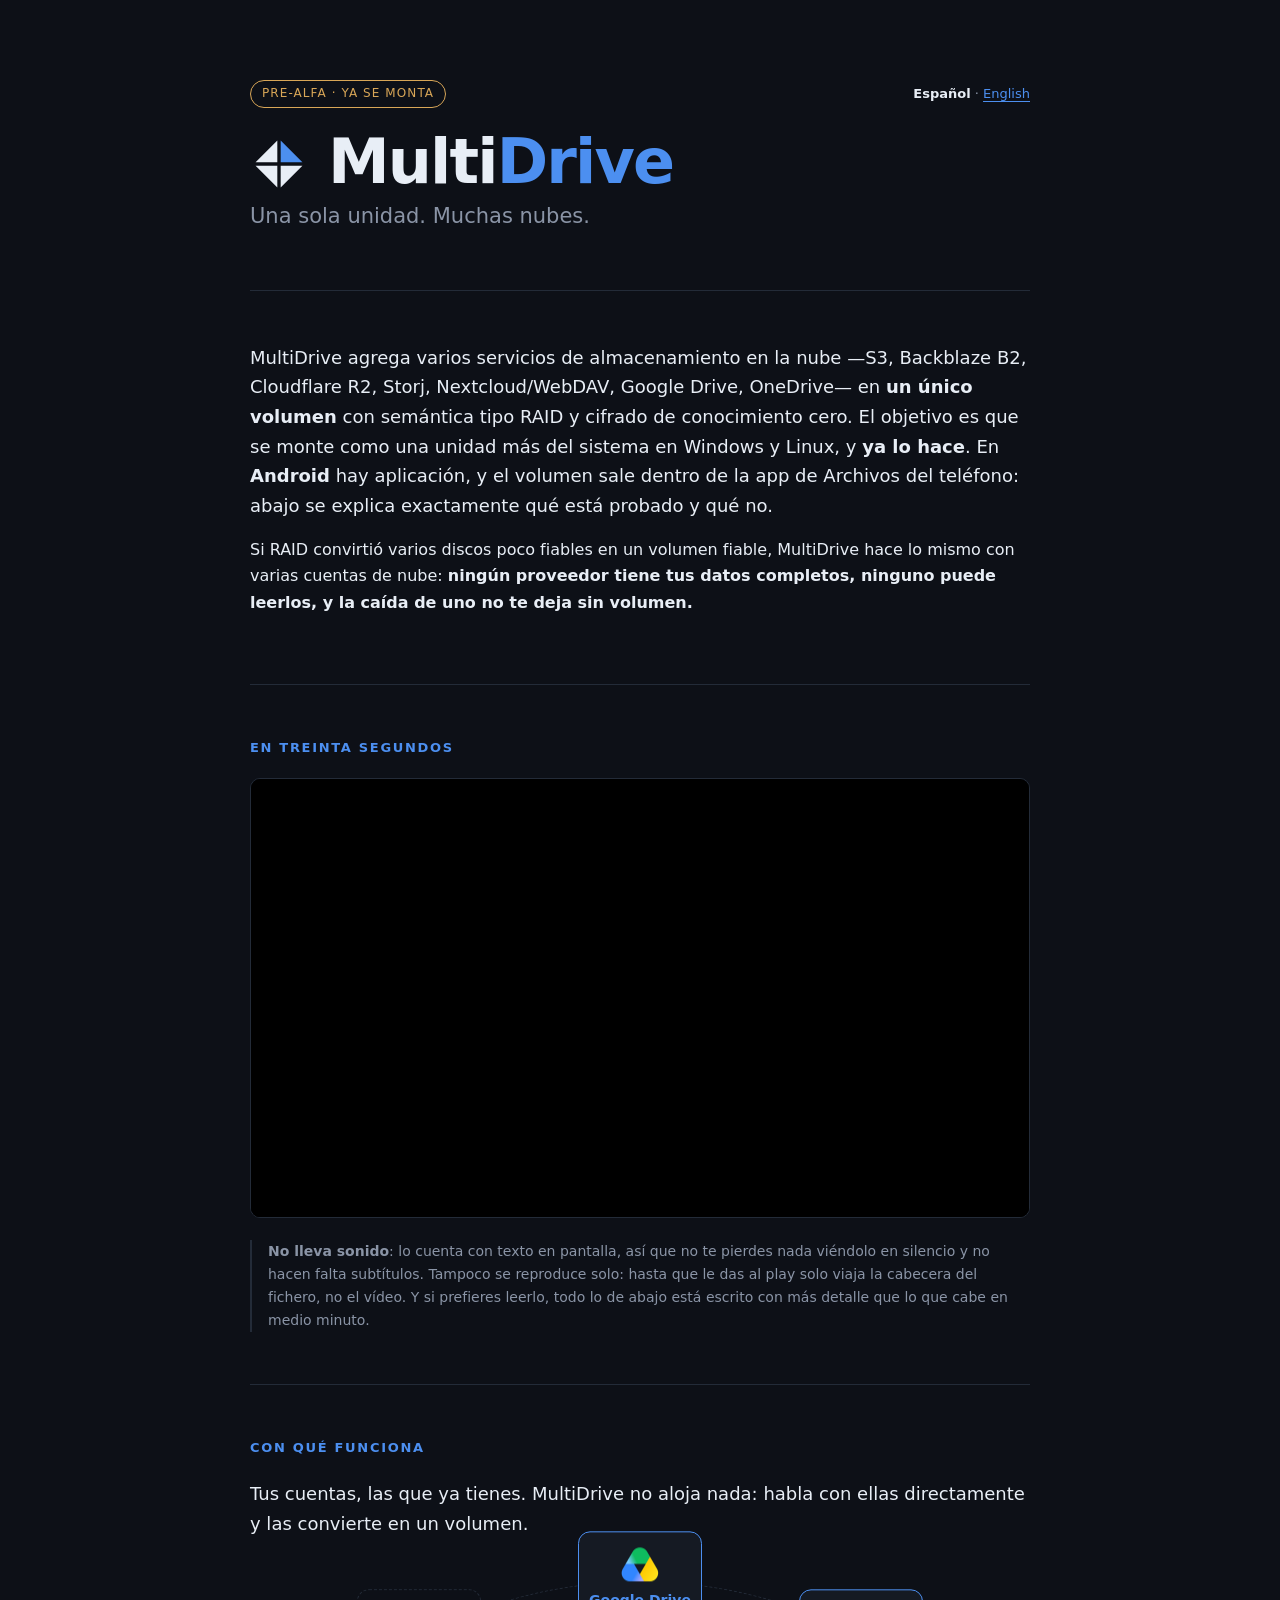
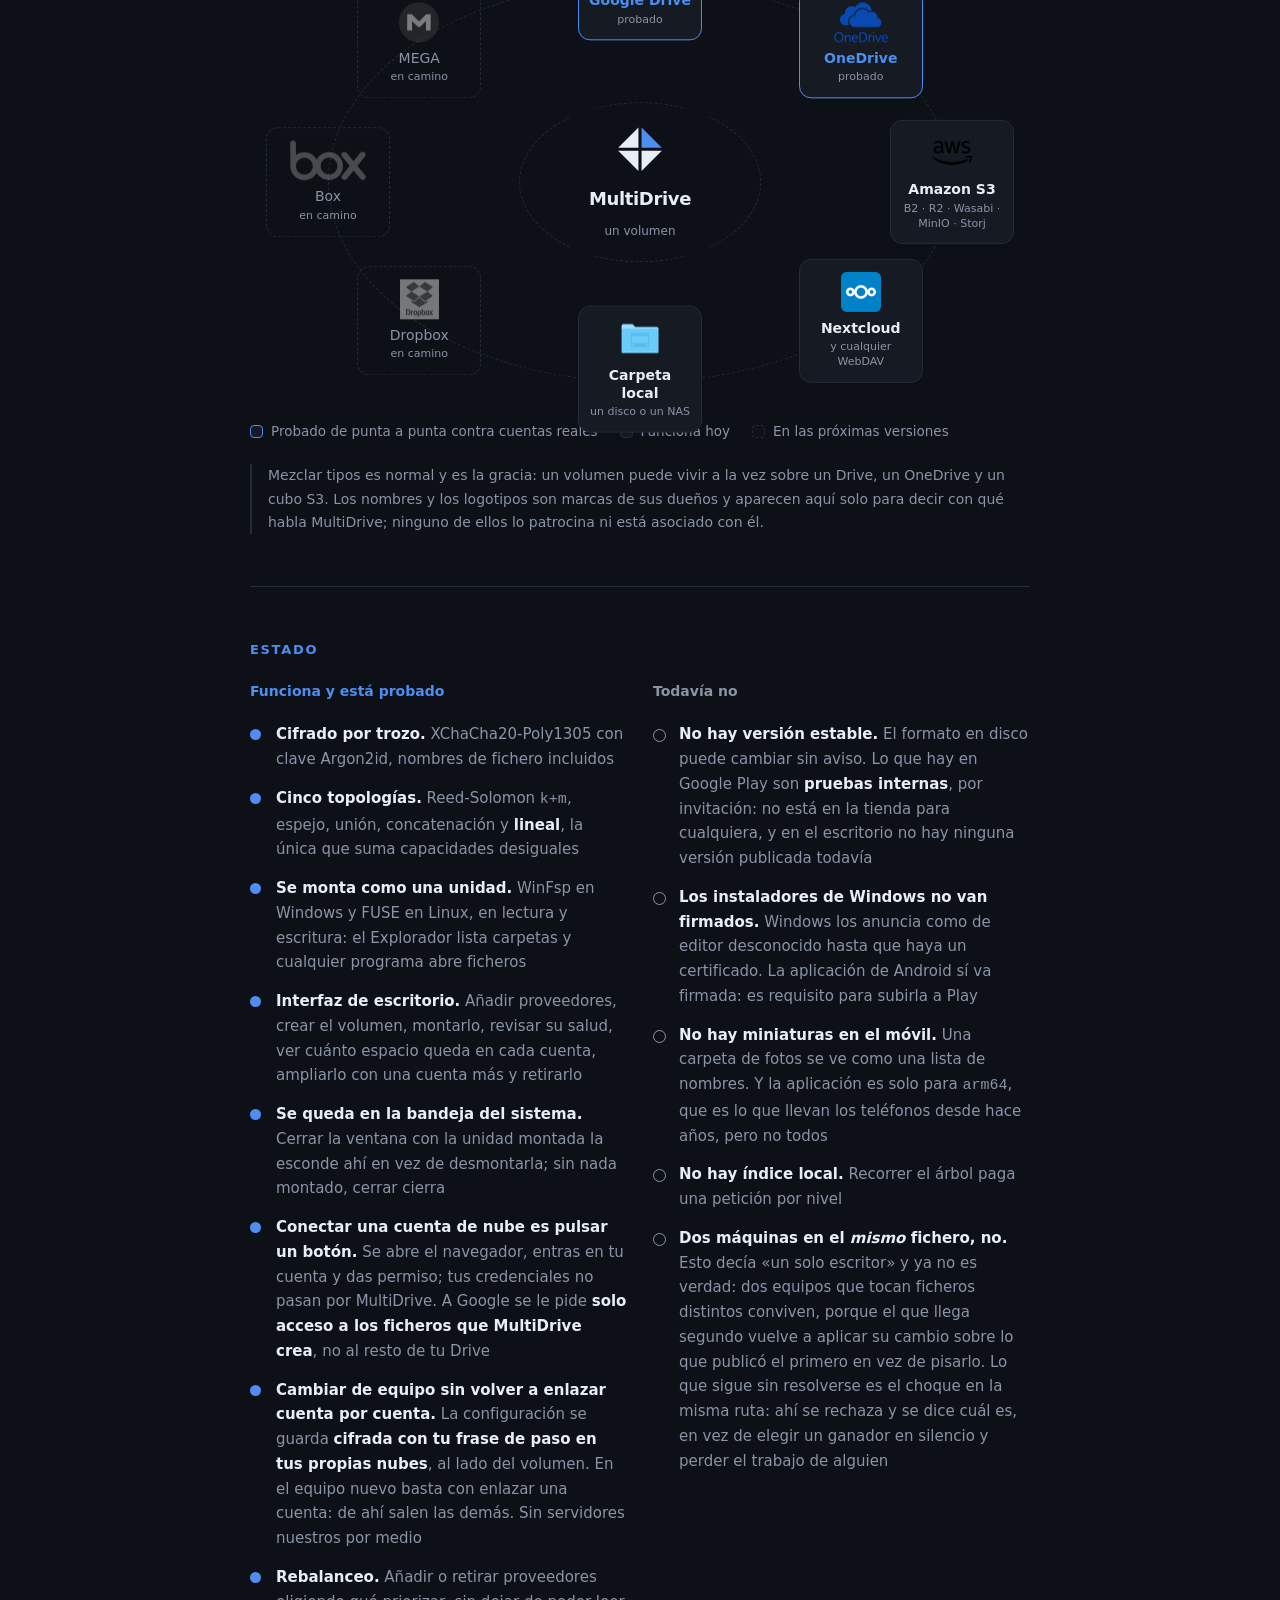
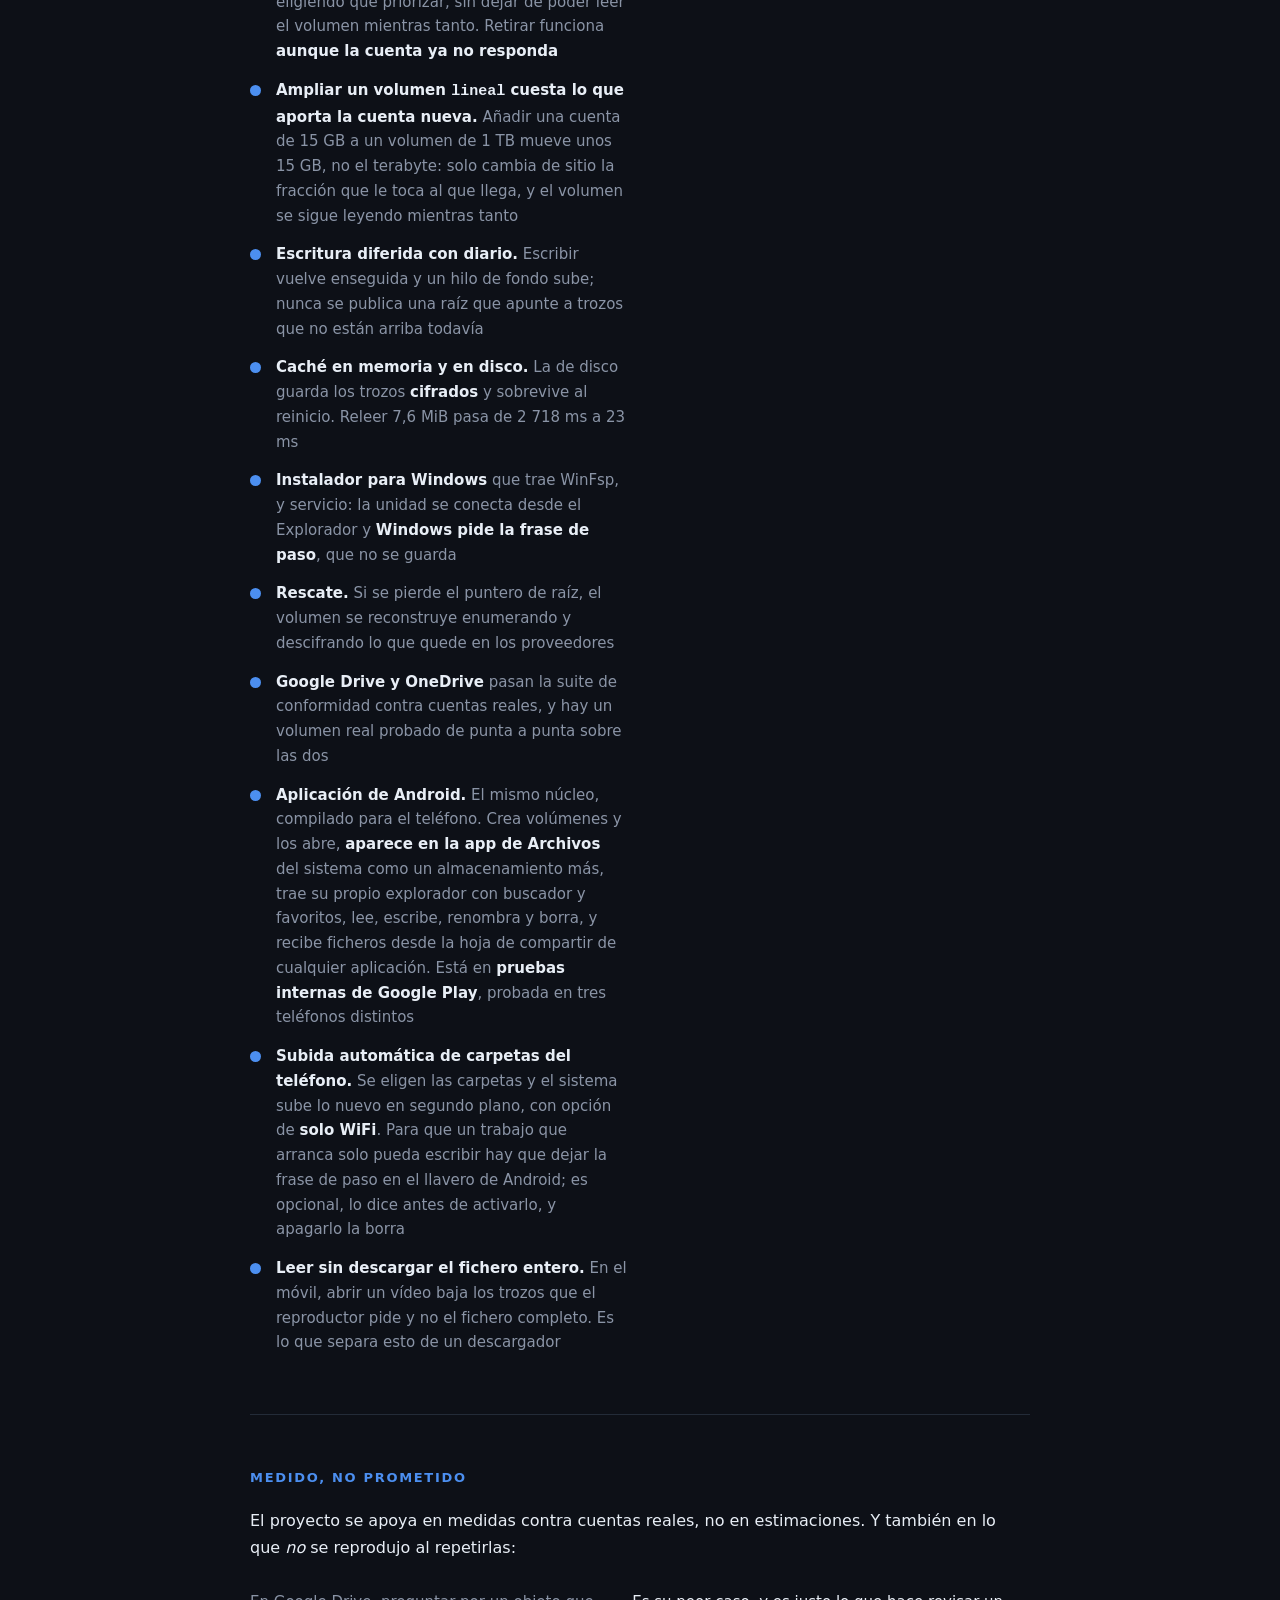
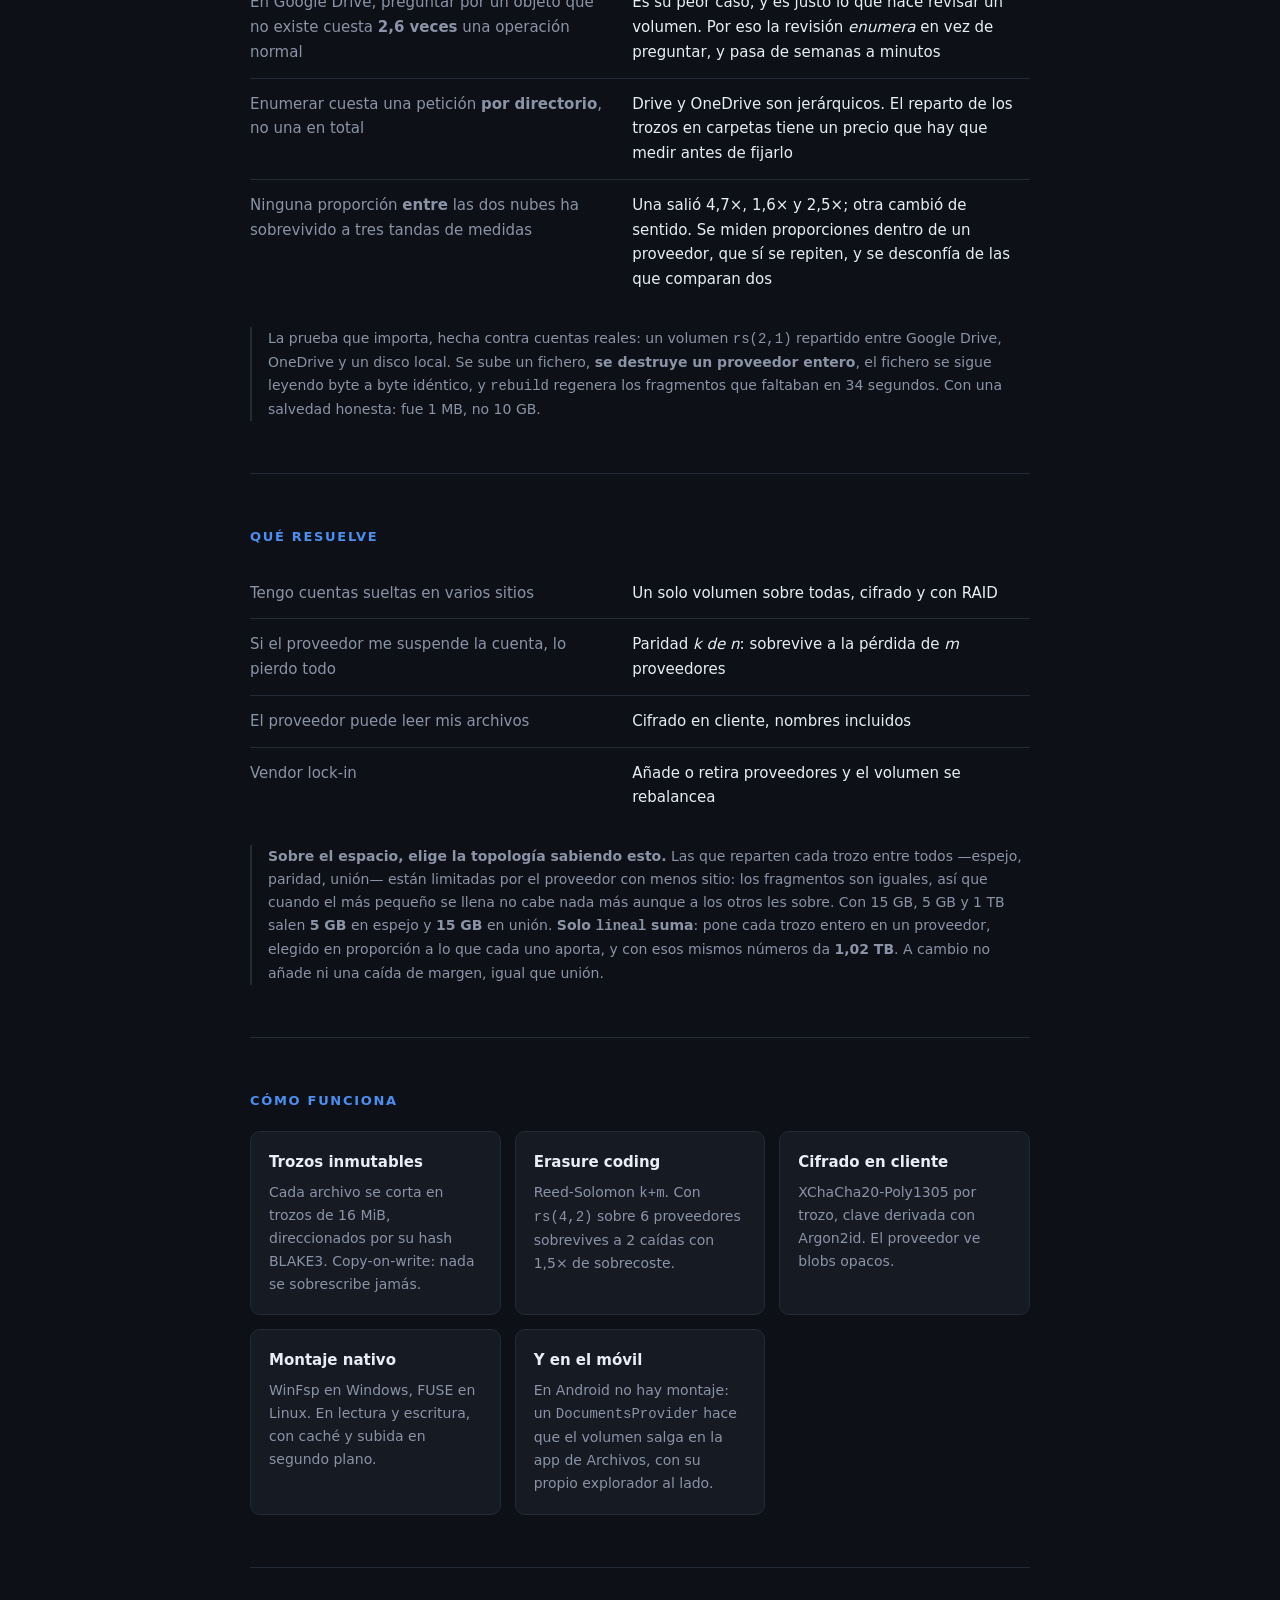
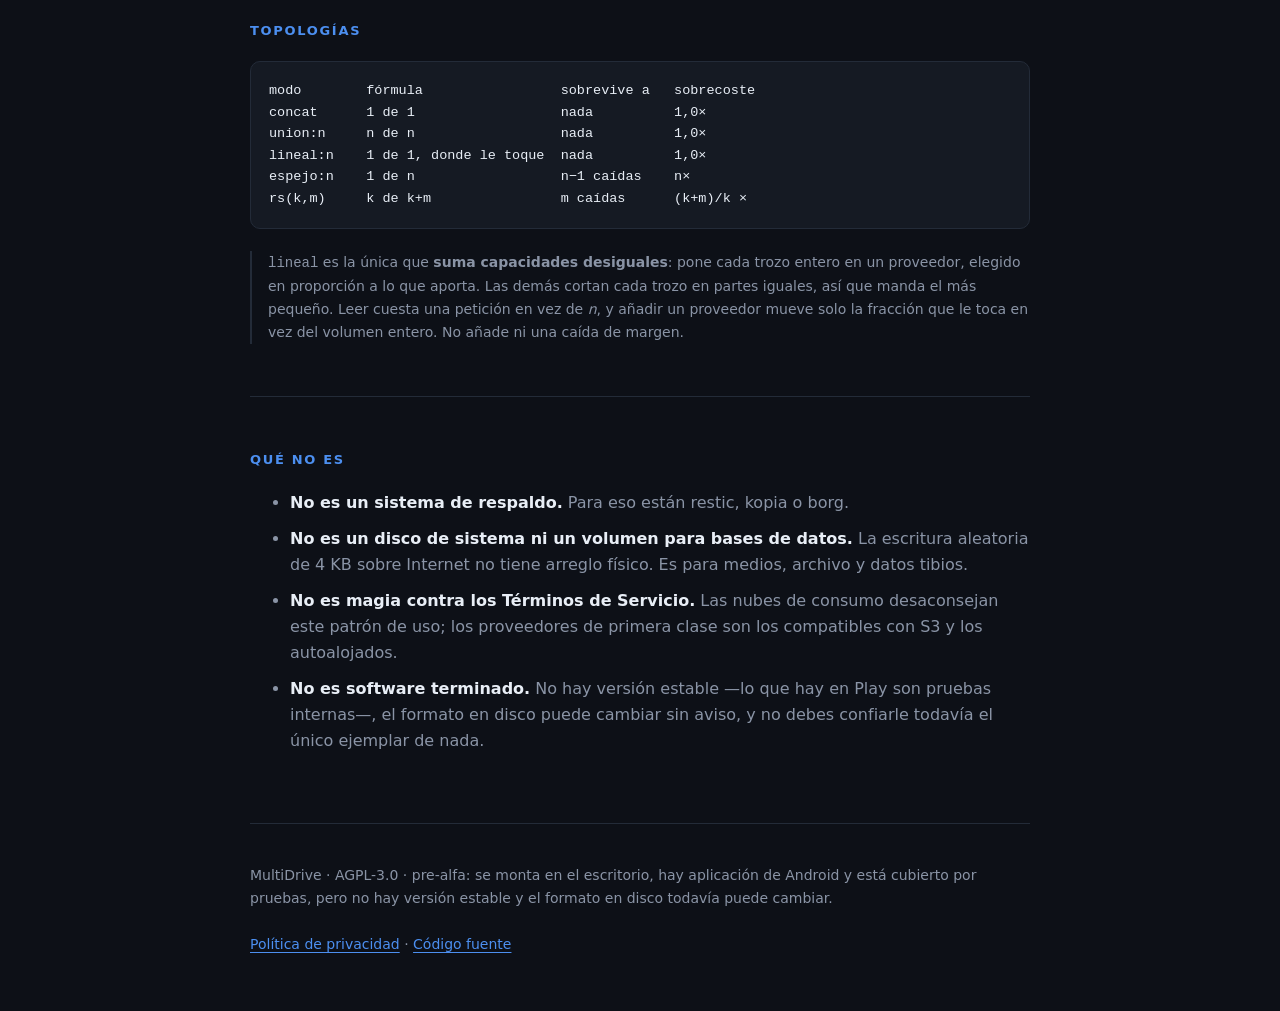
==== site/index.html @ 59a883db "El README no puede reproducir el video: cartel enlazado en su lugar Mi comprobacion anterior era cor" ====
<!doctype html>
<html lang="es">
<head>
<meta charset="utf-8">
<meta name="viewport" content="width=device-width, initial-scale=1, viewport-fit=cover">
<title>MultiDrive — una sola unidad, muchas nubes</title>
<meta name="description" content="MultiDrive agrega varios servicios de almacenamiento en la nube en un unico volumen con semantica RAID y cifrado de conocimiento cero. Se monta como unidad en Windows y Linux, y en Android aparece en la app de Archivos. Pre-alfa: el nucleo funciona y esta verificado contra cuentas reales.">
<link rel="canonical" href="https://multidrive.net/">
<link rel="alternate" hreflang="es" href="https://multidrive.net/">
<link rel="alternate" hreflang="en" href="https://multidrive.net/en/">
<link rel="alternate" hreflang="x-default" href="https://multidrive.net/">
<link rel="icon" href="/favicon.svg" type="image/svg+xml">
<link rel="icon" href="/favicon.ico" sizes="16x16 32x32 48x48">
<link rel="apple-touch-icon" href="/apple-touch-icon.png">
<meta name="theme-color" content="#0d1017">
<style>
:root{
  --bg:#0d1017; --panel:#151a23; --line:#232b38;
  --fg:#e8eef6; --muted:#8a94a6; --accent:#4c8ff0; --accent-suave:#7ab0f7; --warn:#d8a657;
  color-scheme:dark;
}
*{box-sizing:border-box}
body{margin:0;background:var(--bg);color:var(--fg);
  font:16px/1.65 ui-sans-serif,system-ui,-apple-system,"Segoe UI",Roboto,sans-serif;
  -webkit-font-smoothing:antialiased}
.wrap{max-width:820px;margin:0 auto;padding:0 20px}
header{padding:80px 0 56px;border-bottom:1px solid var(--line)}
.badge{display:inline-block;font-size:12px;letter-spacing:.09em;text-transform:uppercase;
  color:var(--warn);border:1px solid var(--warn);border-radius:99px;padding:3px 11px}
.arriba{display:flex;align-items:center;justify-content:space-between;gap:14px;
  flex-wrap:wrap;margin-bottom:22px}
.idioma{margin:0;font-size:13px;color:var(--muted);white-space:nowrap}
.idioma b{color:var(--fg);font-weight:600}
h1{margin:0 0 6px;font-size:clamp(38px,8vw,62px);letter-spacing:-.03em;line-height:1.02}
h1 span{color:var(--accent)}
.logotipo{display:flex;align-items:center;gap:clamp(12px,2.4vw,20px)}
.logotipo svg{flex-shrink:0;width:clamp(38px,7vw,58px);height:clamp(38px,7vw,58px)}
a{color:var(--accent);text-underline-offset:3px}
a:hover{color:var(--accent-suave)}
.tag{margin:0;font-size:clamp(17px,3.4vw,21px);color:var(--muted)}
section{padding:52px 0;border-bottom:1px solid var(--line)}
h2{font-size:13px;letter-spacing:.13em;text-transform:uppercase;color:var(--accent);margin:0 0 20px;font-weight:600}
p{margin:0 0 16px}
.lead{font-size:18px}
.tbl{width:100%;border-collapse:collapse;font-size:15px}
.tbl td{padding:13px 0;border-top:1px solid var(--line);vertical-align:top}
.tbl tr:first-child td{border-top:0}
.tbl td:first-child{color:var(--muted);padding-right:26px;width:49%}
.grid{display:grid;grid-template-columns:repeat(auto-fit,minmax(215px,1fr));gap:14px}
.card{background:var(--panel);border:1px solid var(--line);border-radius:10px;padding:18px}
.card h3{margin:0 0 6px;font-size:15px}
.card p{margin:0;font-size:14px;color:var(--muted)}
pre{background:var(--panel);border:1px solid var(--line);border-radius:10px;
  padding:18px;overflow-x:auto;font-size:13.5px;line-height:1.6;margin:0}
code{font-family:ui-monospace,SFMono-Regular,Menlo,Consolas,monospace}
.no li{color:var(--muted);margin-bottom:9px}
.no b{color:var(--fg);font-weight:600}
.est{display:grid;grid-template-columns:repeat(auto-fit,minmax(280px,1fr));gap:26px}
.est h3{font-size:14px;margin:0 0 12px;font-weight:600}
.est ul{list-style:none;margin:0;padding:0;font-size:15px}
.est li{padding:7px 0 7px 26px;position:relative;color:var(--muted)}
.est li b{color:var(--fg);font-weight:600}
.si li::before{content:"";position:absolute;left:0;top:14px;width:11px;height:11px;
  border-radius:50%;background:var(--accent)}
.no2 li::before{content:"";position:absolute;left:0;top:14px;width:11px;height:11px;
  border-radius:50%;border:1px solid var(--muted)}
.si h3{color:var(--accent)}
.no2 h3{color:var(--muted)}
.nota{font-size:14px;color:var(--muted);border-left:2px solid var(--line);padding-left:16px;margin:22px 0 0}
.spot{background:var(--panel);border:1px solid var(--line);border-radius:10px;
  overflow:hidden;line-height:0}
.spot video{display:block;width:100%;height:auto;aspect-ratio:16/9;background:#000}
footer{padding:40px 0 64px;color:var(--muted);font-size:14px}

/* El corro de proveedores. En pantalla ancha van en circulo alrededor del logotipo; por
   debajo de 700 px el circulo se deshace en una rejilla, porque un circulo encogido deja el
   texto ilegible y las placas encimadas. */
.corro{position:relative;height:456px;margin:8px 0 6px}
.orbita{position:absolute;top:50%;left:50%;transform:translate(-50%,-50%);
  border:1px dashed var(--line);border-radius:50%}
.orbita.fuera{width:80%;height:88%}
.orbita.dentro{width:31%;height:35%}
.centro{position:absolute;top:50%;left:50%;transform:translate(-50%,-50%);
  display:flex;flex-direction:column;align-items:center;gap:8px;
  background:var(--bg);padding:14px 20px;border-radius:16px}
.centro svg{width:54px;height:54px}
.centro b{font-size:18px;letter-spacing:-.02em}
.centro em{font-style:normal;font-size:12px;color:var(--muted)}
.nube{position:absolute;transform:translate(-50%,-50%);width:124px;
  background:var(--panel);border:1px solid var(--line);border-radius:12px;
  padding:12px 9px;text-align:center}
.nube b{display:block;font-size:14px;font-weight:600;line-height:1.25}
.nube span{display:block;font-size:11px;color:var(--muted);margin-top:3px;line-height:1.35}
/* Los logos se sirven al doble de resolución y se pintan a 40 px: en una pantalla de móvil,
   que son casi todas, la mitad son de 2x o más y un PNG justo de tamaño se ve sucio. */
.nube img{display:block;margin:0 auto 8px;height:40px;width:auto;object-fit:contain}
.nube.probado{border-color:var(--accent)}
.nube.probado b{color:var(--accent)}
.nube.pronto{border-style:dashed;background:none}
.nube.pronto b{color:var(--muted);font-weight:500}
/* Los que todavía no funcionan llevan su logo apagado. Un logotipo a todo color dice
   «esto ya está» más alto que la palabra «en camino» que tiene debajo, y aquí lo que vale
   es lo que se entiende de un vistazo, no lo que está escrito en letra pequeña. */
.nube.pronto img{filter:grayscale(1);opacity:.45}
.leyenda{display:flex;flex-wrap:wrap;gap:8px 22px;font-size:13.5px;color:var(--muted);
  margin:10px 0 0;padding:0;list-style:none}
.leyenda li{display:flex;align-items:center;gap:8px}
.leyenda i{width:13px;height:13px;border-radius:4px;border:1px solid var(--line);
  background:var(--panel);flex-shrink:0}
.leyenda i.probado{border-color:var(--accent)}
.leyenda i.pronto{border-style:dashed;background:none}
@media (max-width:700px){
  .corro{height:auto;display:grid;grid-template-columns:repeat(auto-fit,minmax(124px,1fr));gap:11px}
  .orbita{display:none}
  .centro,.nube{position:static;transform:none;width:auto}
  .centro{grid-column:1/-1;flex-direction:row;justify-content:center;gap:12px;padding:2px 0 12px}
}
</style>
</head>
<body>
<div class="wrap">

<header>
  <div class="arriba">
    <div class="badge">Pre-alfa · ya se monta</div>
    <p class="idioma"><b>Español</b> · <a href="/en/">English</a></p>
  </div>
  <div class="logotipo">
    <svg viewBox="0 0 48 48" role="img" aria-label="MultiDrive">
      <polygon points="24,6 42,24 24,24" fill="var(--accent)" transform="translate(1.4,-1.4)"/>
      <polygon points="42,24 24,42 24,24" fill="var(--fg)" transform="translate(1.4,1.4)"/>
      <polygon points="24,42 6,24 24,24" fill="var(--fg)" transform="translate(-1.4,1.4)"/>
      <polygon points="6,24 24,6 24,24" fill="var(--fg)" transform="translate(-1.4,-1.4)"/>
    </svg>
    <h1>Multi<span>Drive</span></h1>
  </div>
  <p class="tag">Una sola unidad. Muchas nubes.</p>
</header>

<section>
  <p class="lead">MultiDrive agrega varios servicios de almacenamiento en la nube
  —S3, Backblaze B2, Cloudflare R2, Storj, Nextcloud/WebDAV, Google Drive, OneDrive—
  en <strong>un único volumen</strong> con semántica tipo RAID y cifrado de conocimiento cero.
  El objetivo es que se monte como una unidad más del sistema en Windows y Linux, y
  <strong>ya lo hace</strong>. En <strong>Android</strong> hay aplicación, y el volumen sale
  dentro de la app de Archivos del teléfono: abajo se explica exactamente qué está probado y
  qué no.</p>
  <p>Si RAID convirtió varios discos poco fiables en un volumen fiable, MultiDrive hace lo
  mismo con varias cuentas de nube: <strong>ningún proveedor tiene tus datos completos,
  ninguno puede leerlos, y la caída de uno no te deja sin volumen.</strong></p>
</section>

<section id="spot">
  <h2>En treinta segundos</h2>
  <div class="spot">
    <video controls preload="metadata" playsinline width="1920" height="1080"
           poster="/video/cartel.png"
           src="/video/multidrive-spot.mp4">
      Tu navegador no puede reproducir este vídeo.
      <a href="/video/multidrive-spot.mp4">Descárgalo</a> (MP4, 1,8 MB).
    </video>
  </div>
  <p class="nota"><strong>No lleva sonido</strong>: lo cuenta con texto en pantalla, así que no
  te pierdes nada viéndolo en silencio y no hacen falta subtítulos. Tampoco se reproduce solo:
  hasta que le das al play solo viaja la cabecera del fichero, no el vídeo. Y si prefieres
  leerlo, todo lo de abajo está escrito con más detalle que lo que cabe en medio minuto.</p>
</section>

<section>
  <h2>Con qué funciona</h2>
  <p class="lead">Tus cuentas, las que ya tienes. MultiDrive no aloja nada: habla con ellas
  directamente y las convierte en un volumen.</p>

  <div class="corro">
    <div class="orbita fuera"></div>
    <div class="orbita dentro"></div>

    <div class="centro">
      <svg viewBox="0 0 48 48" role="img" aria-label="MultiDrive">
        <polygon points="24,6 42,24 24,24" fill="var(--accent)" transform="translate(1.4,-1.4)"/>
        <polygon points="42,24 24,42 24,24" fill="var(--fg)" transform="translate(1.4,1.4)"/>
        <polygon points="24,42 6,24 24,24" fill="var(--fg)" transform="translate(-1.4,1.4)"/>
        <polygon points="6,24 24,6 24,24" fill="var(--fg)" transform="translate(-1.4,-1.4)"/>
      </svg>
      <b>MultiDrive</b>
      <em>un volumen</em>
    </div>

    <div class="nube probado" style="left:50%;top:7%"><img src="proveedores/drive.png" alt="" width="40" height="40"><b>Google Drive</b><span>probado</span></div>
    <div class="nube probado" style="left:78.3%;top:19.6%"><img src="proveedores/onedrive.png" alt="" width="54" height="40"><b>OneDrive</b><span>probado</span></div>
    <div class="nube" style="left:90%;top:50%"><img src="proveedores/s3.png" alt="" width="40" height="40"><b>Amazon S3</b><span>B2 · R2 · Wasabi · MinIO · Storj</span></div>
    <div class="nube" style="left:78.3%;top:80.4%"><img src="proveedores/nextcloud.png" alt="" width="40" height="40"><b>Nextcloud</b><span>y cualquier WebDAV</span></div>
    <div class="nube" style="left:50%;top:91%"><img src="proveedores/carpeta.png" alt="" width="40" height="40"><b>Carpeta local</b><span>un disco o un NAS</span></div>
    <div class="nube pronto" style="left:21.7%;top:80.4%"><img src="proveedores/dropbox.png" alt="" width="39" height="40"><b>Dropbox</b><span>en camino</span></div>
    <div class="nube pronto" style="left:10%;top:50%"><img src="proveedores/box.png" alt="" width="76" height="40"><b>Box</b><span>en camino</span></div>
    <div class="nube pronto" style="left:21.7%;top:19.6%"><img src="proveedores/mega.png" alt="" width="40" height="40"><b>MEGA</b><span>en camino</span></div>
  </div>

  <ul class="leyenda">
    <li><i class="probado"></i> Probado de punta a punta contra cuentas reales</li>
    <li><i></i> Funciona hoy</li>
    <li><i class="pronto"></i> En las próximas versiones</li>
  </ul>

  <p class="nota">Mezclar tipos es normal y es la gracia: un volumen puede vivir a la vez sobre
  un Drive, un OneDrive y un cubo S3. Los nombres y los logotipos son marcas de sus dueños y
  aparecen aquí solo para decir con qué habla MultiDrive; ninguno de ellos lo patrocina ni está
  asociado con él.</p>
</section>

<section>
  <h2>Estado</h2>
  <div class="est">
    <div class="si">
      <h3>Funciona y está probado</h3>
      <ul>
        <li><b>Cifrado por trozo.</b> XChaCha20-Poly1305 con clave Argon2id, nombres de fichero incluidos</li>
        <li><b>Cinco topologías.</b> Reed-Solomon <code>k+m</code>, espejo, unión, concatenación
        y <b>lineal</b>, la única que suma capacidades desiguales</li>
        <li><b>Se monta como una unidad.</b> WinFsp en Windows y FUSE en Linux, en lectura y
        escritura: el Explorador lista carpetas y cualquier programa abre ficheros</li>
        <li><b>Interfaz de escritorio.</b> Añadir proveedores, crear el volumen, montarlo,
        revisar su salud, ver cuánto espacio queda en cada cuenta, ampliarlo con una cuenta
        más y retirarlo</li>
        <li><b>Se queda en la bandeja del sistema.</b> Cerrar la ventana con la unidad montada
        la esconde ahí en vez de desmontarla; sin nada montado, cerrar cierra</li>
        <li><b>Conectar una cuenta de nube es pulsar un botón.</b> Se abre el navegador, entras
        en tu cuenta y das permiso; tus credenciales no pasan por MultiDrive. A Google se le
        pide <b>solo acceso a los ficheros que MultiDrive crea</b>, no al resto de tu Drive</li>
        <li><b>Cambiar de equipo sin volver a enlazar cuenta por cuenta.</b> La configuración
        se guarda <b>cifrada con tu frase de paso en tus propias nubes</b>, al lado del volumen.
        En el equipo nuevo basta con enlazar una cuenta: de ahí salen las demás. Sin servidores
        nuestros por medio</li>
        <li><b>Rebalanceo.</b> Añadir o retirar proveedores eligiendo qué priorizar, sin dejar
        de poder leer el volumen mientras tanto. Retirar funciona <b>aunque la cuenta ya no
        responda</b></li>
        <li><b>Ampliar un volumen <code>lineal</code> cuesta lo que aporta la cuenta nueva.</b>
        Añadir una cuenta de 15 GB a un volumen de 1 TB mueve unos 15 GB, no el terabyte: solo
        cambia de sitio la fracción que le toca al que llega, y el volumen se sigue leyendo
        mientras tanto</li>
        <li><b>Escritura diferida con diario.</b> Escribir vuelve enseguida y un hilo de fondo
        sube; nunca se publica una raíz que apunte a trozos que no están arriba todavía</li>
        <li><b>Caché en memoria y en disco.</b> La de disco guarda los trozos <b>cifrados</b> y
        sobrevive al reinicio. Releer 7,6 MiB pasa de 2 718 ms a 23 ms</li>
        <li><b>Instalador para Windows</b> que trae WinFsp, y servicio: la unidad se conecta
        desde el Explorador y <b>Windows pide la frase de paso</b>, que no se guarda</li>
        <li><b>Rescate.</b> Si se pierde el puntero de raíz, el volumen se reconstruye
        enumerando y descifrando lo que quede en los proveedores</li>
        <li><b>Google Drive y OneDrive</b> pasan la suite de conformidad contra cuentas reales,
        y hay un volumen real probado de punta a punta sobre las dos</li>
        <li><b>Aplicación de Android.</b> El mismo núcleo, compilado para el teléfono. Crea
        volúmenes y los abre, <b>aparece en la app de Archivos</b> del sistema como un
        almacenamiento más, trae su propio explorador con buscador y favoritos, lee, escribe,
        renombra y borra, y recibe ficheros desde la hoja de compartir de cualquier aplicación.
        Está en <b>pruebas internas de Google Play</b>, probada en tres teléfonos distintos</li>
        <li><b>Subida automática de carpetas del teléfono.</b> Se eligen las carpetas y el
        sistema sube lo nuevo en segundo plano, con opción de <b>solo WiFi</b>. Para que un
        trabajo que arranca solo pueda escribir hay que dejar la frase de paso en el llavero de
        Android; es opcional, lo dice antes de activarlo, y apagarlo la borra</li>
        <li><b>Leer sin descargar el fichero entero.</b> En el móvil, abrir un vídeo baja los
        trozos que el reproductor pide y no el fichero completo. Es lo que separa esto de un
        descargador</li>
      </ul>
    </div>
    <div class="no2">
      <h3>Todavía no</h3>
      <ul>
        <li><b>No hay versión estable.</b> El formato en disco puede cambiar sin aviso. Lo que
        hay en Google Play son <b>pruebas internas</b>, por invitación: no está en la tienda
        para cualquiera, y en el escritorio no hay ninguna versión publicada todavía</li>
        <li><b>Los instaladores de Windows no van firmados.</b> Windows los anuncia como de
        editor desconocido hasta que haya un certificado. La aplicación de Android sí va
        firmada: es requisito para subirla a Play</li>
        <li><b>No hay miniaturas en el móvil.</b> Una carpeta de fotos se ve como una lista de
        nombres. Y la aplicación es solo para <code>arm64</code>, que es lo que llevan los
        teléfonos desde hace años, pero no todos</li>
        <li><b>No hay índice local.</b> Recorrer el árbol paga una petición por nivel</li>
        <li><b>Dos máquinas en el <i>mismo</i> fichero, no.</b> Esto decía «un solo escritor» y
        ya no es verdad: dos equipos que tocan ficheros distintos conviven, porque el que llega
        segundo vuelve a aplicar su cambio sobre lo que publicó el primero en vez de pisarlo.
        Lo que sigue sin resolverse es el choque en la misma ruta: ahí se rechaza y se dice
        cuál es, en vez de elegir un ganador en silencio y perder el trabajo de alguien</li>
      </ul>
    </div>
  </div>
</section>

<section>
  <h2>Medido, no prometido</h2>
  <p>El proyecto se apoya en medidas contra cuentas reales, no en estimaciones. Y también en
lo que <em>no</em> se reprodujo al repetirlas:</p>
<table class="tbl">
<tr>
<td>En Google Drive, preguntar por un objeto que no existe cuesta <strong>2,6 veces</strong>
una operación normal</td>
<td>Es su peor caso, y es justo lo que hace revisar un volumen. Por eso la revisión
<em>enumera</em> en vez de preguntar, y pasa de semanas a minutos</td>
</tr>
<tr>
<td>Enumerar cuesta una petición <strong>por directorio</strong>, no una en total</td>
<td>Drive y OneDrive son jerárquicos. El reparto de los trozos en carpetas tiene un
precio que hay que medir antes de fijarlo</td>
</tr>
<tr>
<td>Ninguna proporción <strong>entre</strong> las dos nubes ha sobrevivido a tres tandas
de medidas</td>
<td>Una salió 4,7×, 1,6× y 2,5×; otra cambió de sentido. Se miden proporciones dentro de
un proveedor, que sí se repiten, y se desconfía de las que comparan dos</td>
</tr>
</table>
  <p class="nota">La prueba que importa, hecha contra cuentas reales: un volumen
  <code>rs(2,1)</code> repartido entre Google Drive, OneDrive y un disco local. Se sube un
  fichero, <strong>se destruye un proveedor entero</strong>, el fichero se sigue leyendo byte
  a byte idéntico, y <code>rebuild</code> regenera los fragmentos que faltaban en 34 segundos.
  Con una salvedad honesta: fue 1 MB, no 10 GB.</p>
</section>

<section>
  <h2>Qué resuelve</h2>
  <table class="tbl">
    <tr><td>Tengo cuentas sueltas en varios sitios</td><td>Un solo volumen sobre todas, cifrado y con RAID</td></tr>
    <tr><td>Si el proveedor me suspende la cuenta, lo pierdo todo</td><td>Paridad <em>k de n</em>: sobrevive a la pérdida de <em>m</em> proveedores</td></tr>
    <tr><td>El proveedor puede leer mis archivos</td><td>Cifrado en cliente, nombres incluidos</td></tr>
    <tr><td>Vendor lock-in</td><td>Añade o retira proveedores y el volumen se rebalancea</td></tr>
  </table>
  <p class="nota"><strong>Sobre el espacio, elige la topología sabiendo esto.</strong> Las que
  reparten cada trozo entre todos —espejo, paridad, unión— están limitadas por el proveedor
  con menos sitio: los fragmentos son iguales, así que cuando el más pequeño se llena no cabe
  nada más aunque a los otros les sobre. Con 15 GB, 5 GB y 1 TB salen <strong>5 GB</strong> en
  espejo y <strong>15 GB</strong> en unión. <strong>Solo <code>lineal</code> suma</strong>:
  pone cada trozo entero en un proveedor, elegido en proporción a lo que cada uno aporta, y
  con esos mismos números da <strong>1,02 TB</strong>. A cambio no añade ni una caída de
  margen, igual que unión.</p>
</section>

<section>
  <h2>Cómo funciona</h2>
  <div class="grid">
    <div class="card"><h3>Trozos inmutables</h3><p>Cada archivo se corta en trozos de 16 MiB, direccionados por su hash BLAKE3. Copy-on-write: nada se sobrescribe jamás.</p></div>
    <div class="card"><h3>Erasure coding</h3><p>Reed-Solomon <code>k+m</code>. Con <code>rs(4,2)</code> sobre 6 proveedores sobrevives a 2 caídas con 1,5× de sobrecoste.</p></div>
    <div class="card"><h3>Cifrado en cliente</h3><p>XChaCha20-Poly1305 por trozo, clave derivada con Argon2id. El proveedor ve blobs opacos.</p></div>
    <div class="card"><h3>Montaje nativo</h3><p>WinFsp en Windows, FUSE en Linux. En lectura y escritura, con caché y subida en segundo plano.</p></div>
    <div class="card"><h3>Y en el móvil</h3><p>En Android no hay montaje: un <code>DocumentsProvider</code> hace que el volumen salga en la app de Archivos, con su propio explorador al lado.</p></div>
  </div>
</section>

<section>
  <h2>Topologías</h2>
  <pre><code>modo        fórmula                 sobrevive a   sobrecoste
concat      1 de 1                  nada          1,0×
union:n     n de n                  nada          1,0×
lineal:n    1 de 1, donde le toque  nada          1,0×
espejo:n    1 de n                  n−1 caídas    n×
rs(k,m)     k de k+m                m caídas      (k+m)/k ×</code></pre>
  <p class="nota"><code>lineal</code> es la única que <strong>suma capacidades
  desiguales</strong>: pone cada trozo entero en un proveedor, elegido en proporción a lo que
  aporta. Las demás cortan cada trozo en partes iguales, así que manda el más pequeño.
  Leer cuesta una petición en vez de <em>n</em>, y añadir un proveedor mueve solo la fracción
  que le toca en vez del volumen entero. No añade ni una caída de margen.</p>
</section>

<section>
  <h2>Qué NO es</h2>
  <ul class="no">
    <li><b>No es un sistema de respaldo.</b> Para eso están restic, kopia o borg.</li>
    <li><b>No es un disco de sistema ni un volumen para bases de datos.</b> La escritura
    aleatoria de 4 KB sobre Internet no tiene arreglo físico. Es para medios, archivo y
    datos tibios.</li>
    <li><b>No es magia contra los Términos de Servicio.</b> Las nubes de consumo
    desaconsejan este patrón de uso; los proveedores de primera clase son los compatibles
    con S3 y los autoalojados.</li>
    <li><b>No es software terminado.</b> No hay versión estable —lo que hay en Play son
    pruebas internas—, el formato en disco puede cambiar sin aviso, y no debes confiarle
    todavía el único ejemplar de nada.</li>
  </ul>
</section>

<footer>
  <div class="wrap" style="padding:0">
    MultiDrive · AGPL-3.0 · pre-alfa: se monta en el escritorio, hay aplicación de Android y
    está cubierto por pruebas, pero no hay versión estable y el formato en disco todavía
    puede cambiar.
    <br><br>
    <a href="/privacidad.html" style="color:var(--accent)">Política de privacidad</a>
    · <a href="https://github.com/lmoraperez/multidrive" style="color:var(--accent)" rel="noopener">Código fuente</a>
  </div>
</footer>

</div>
</body>
</html>
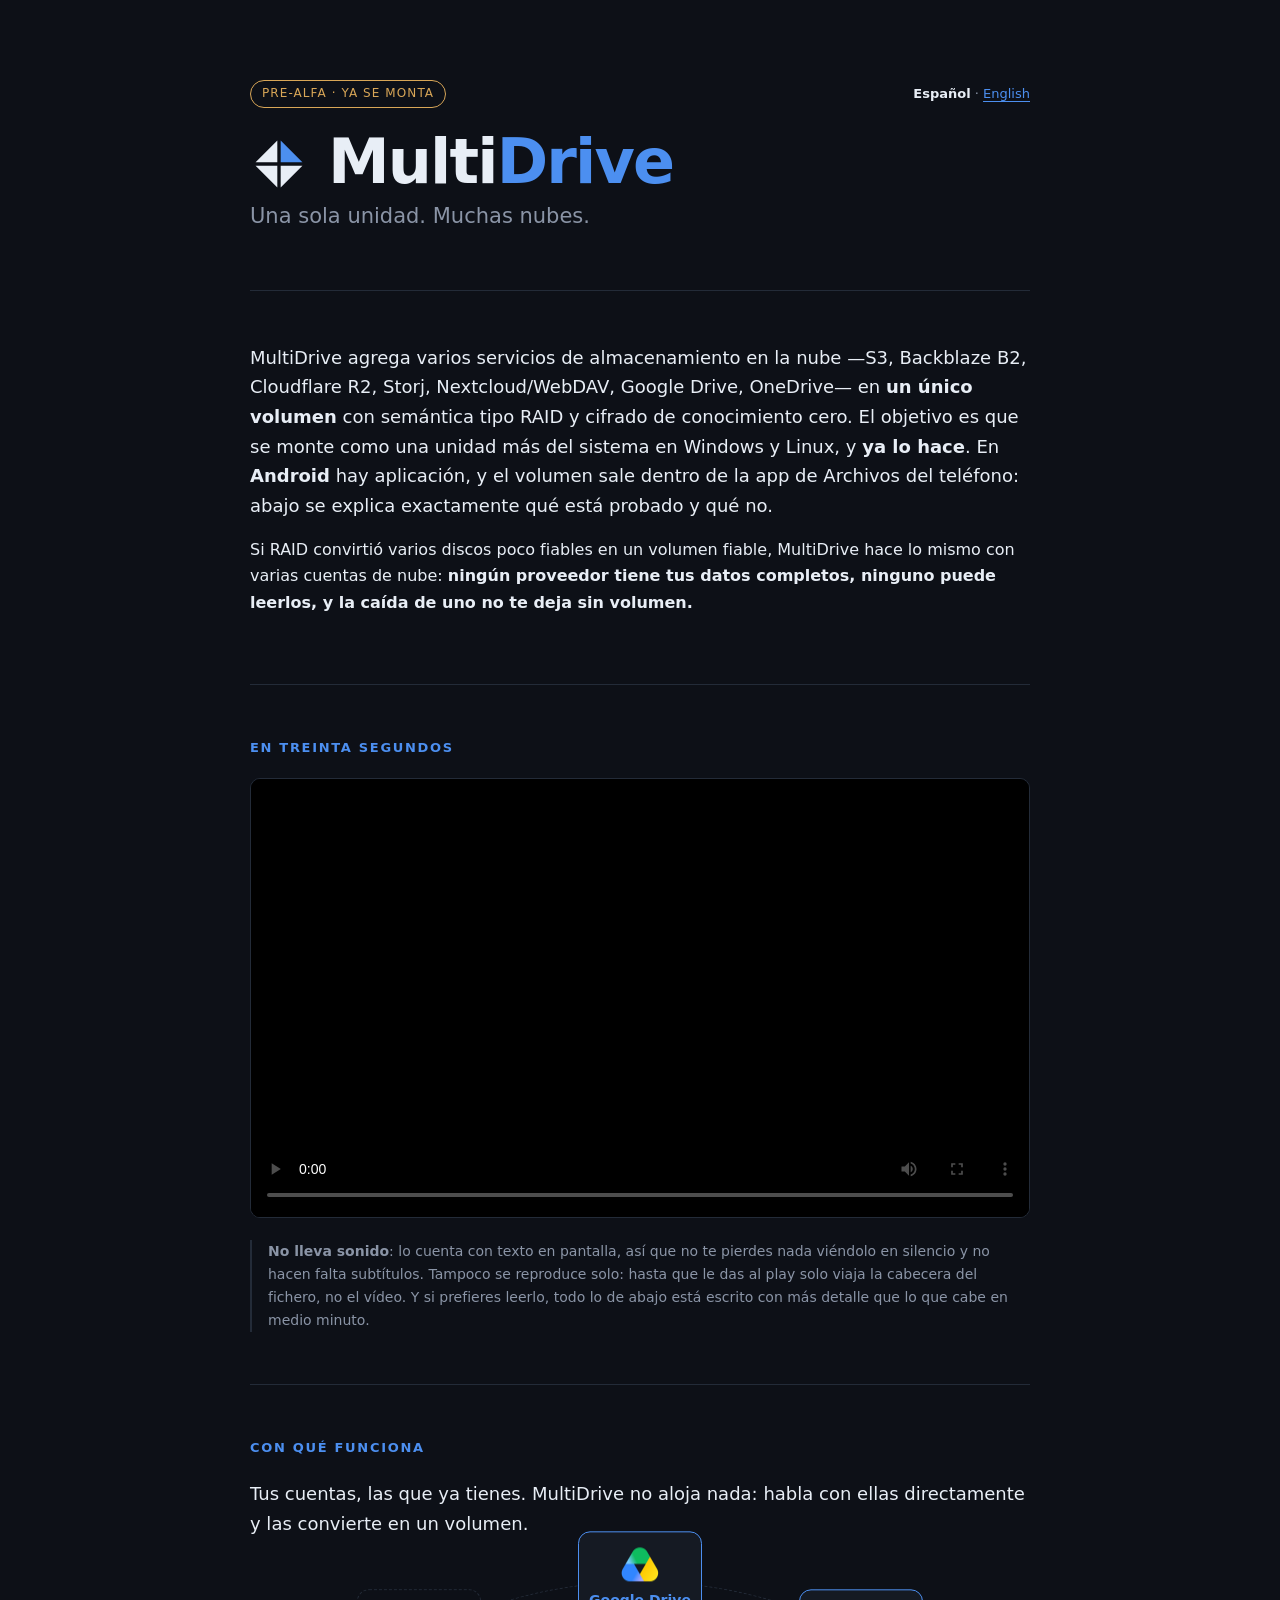
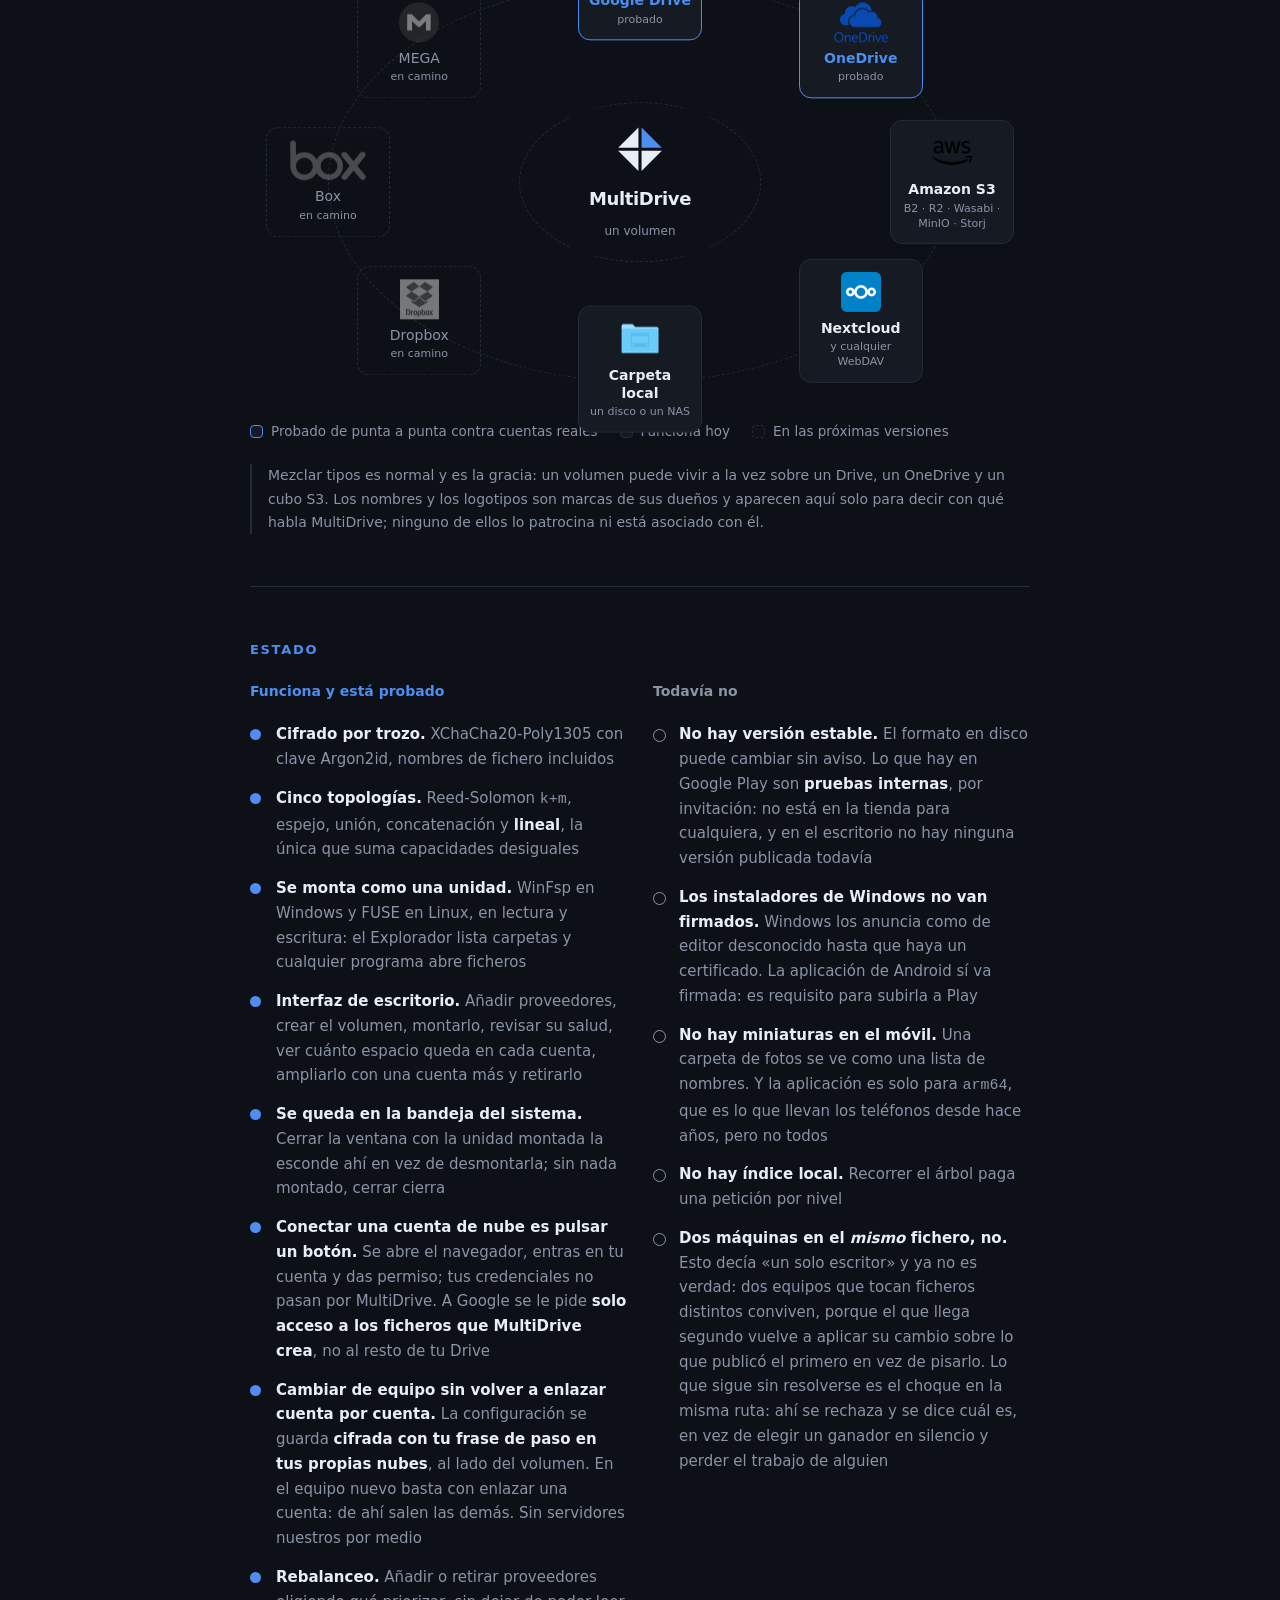
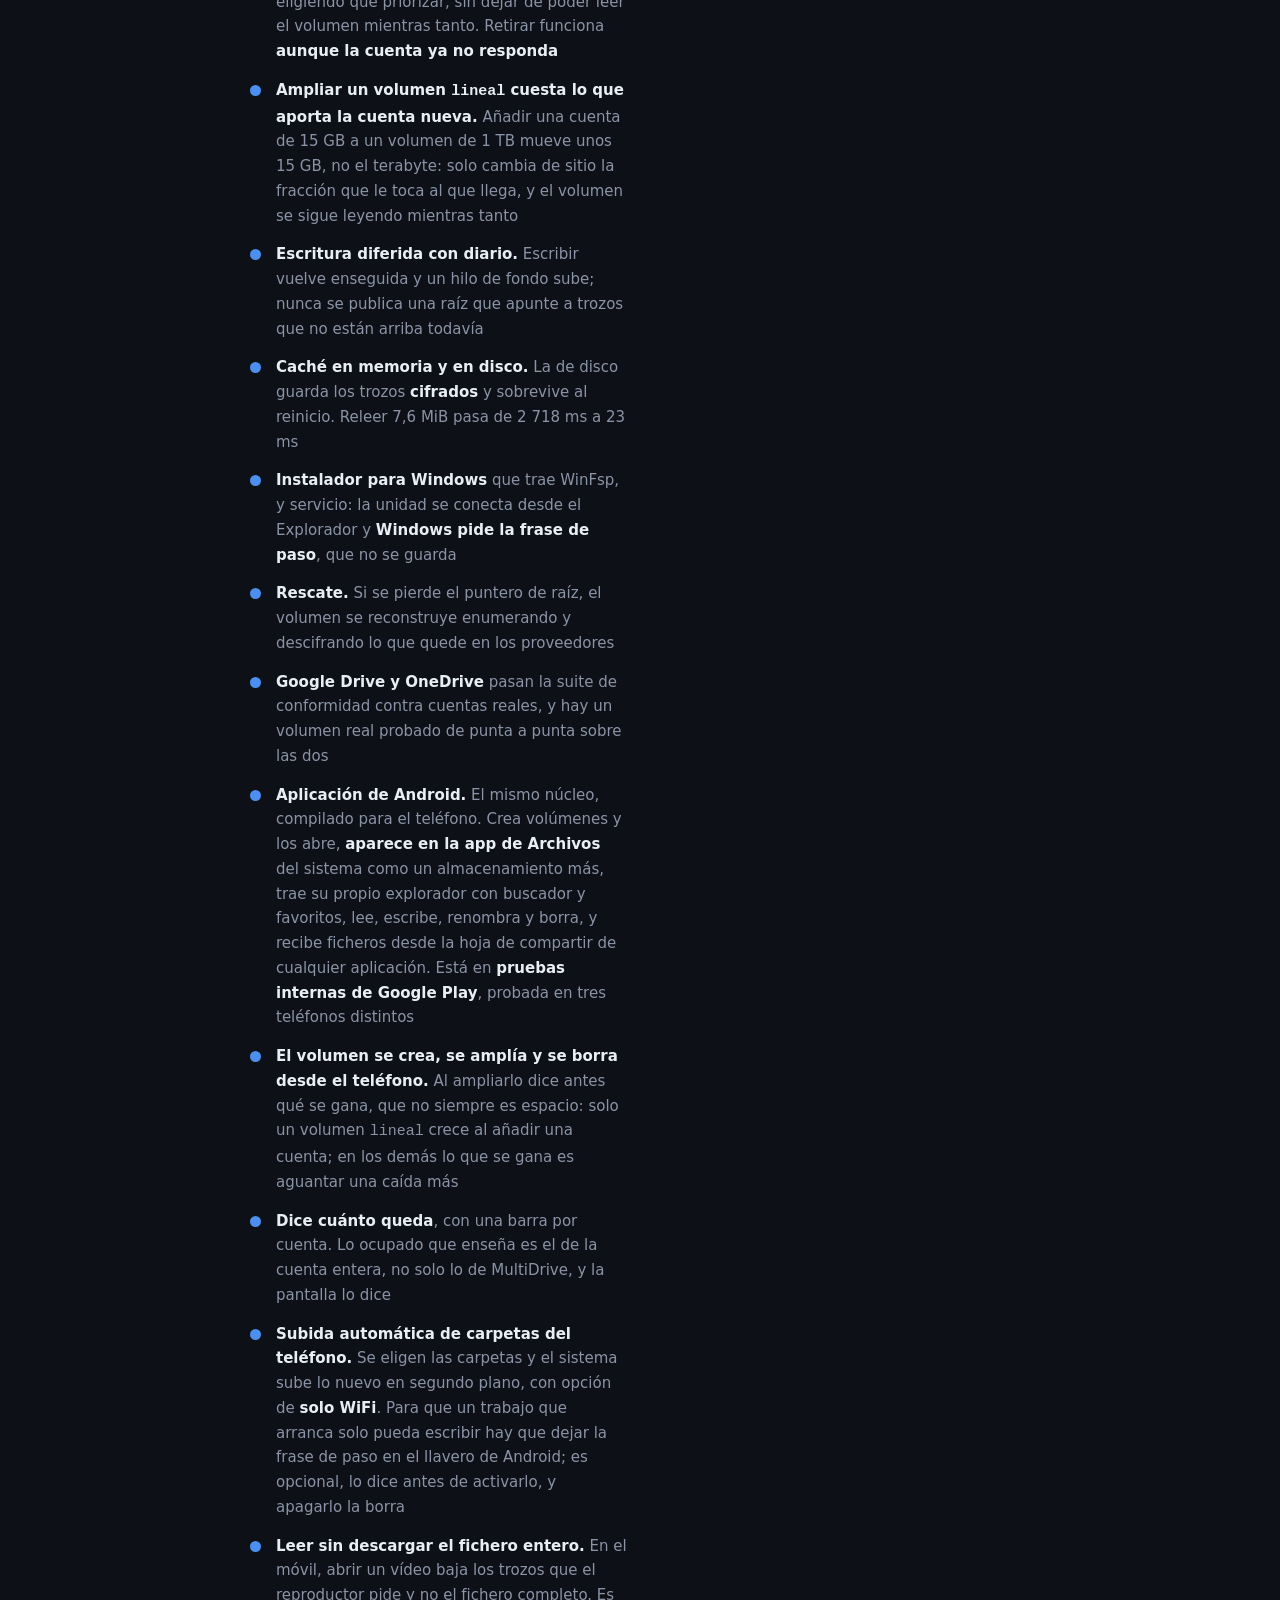
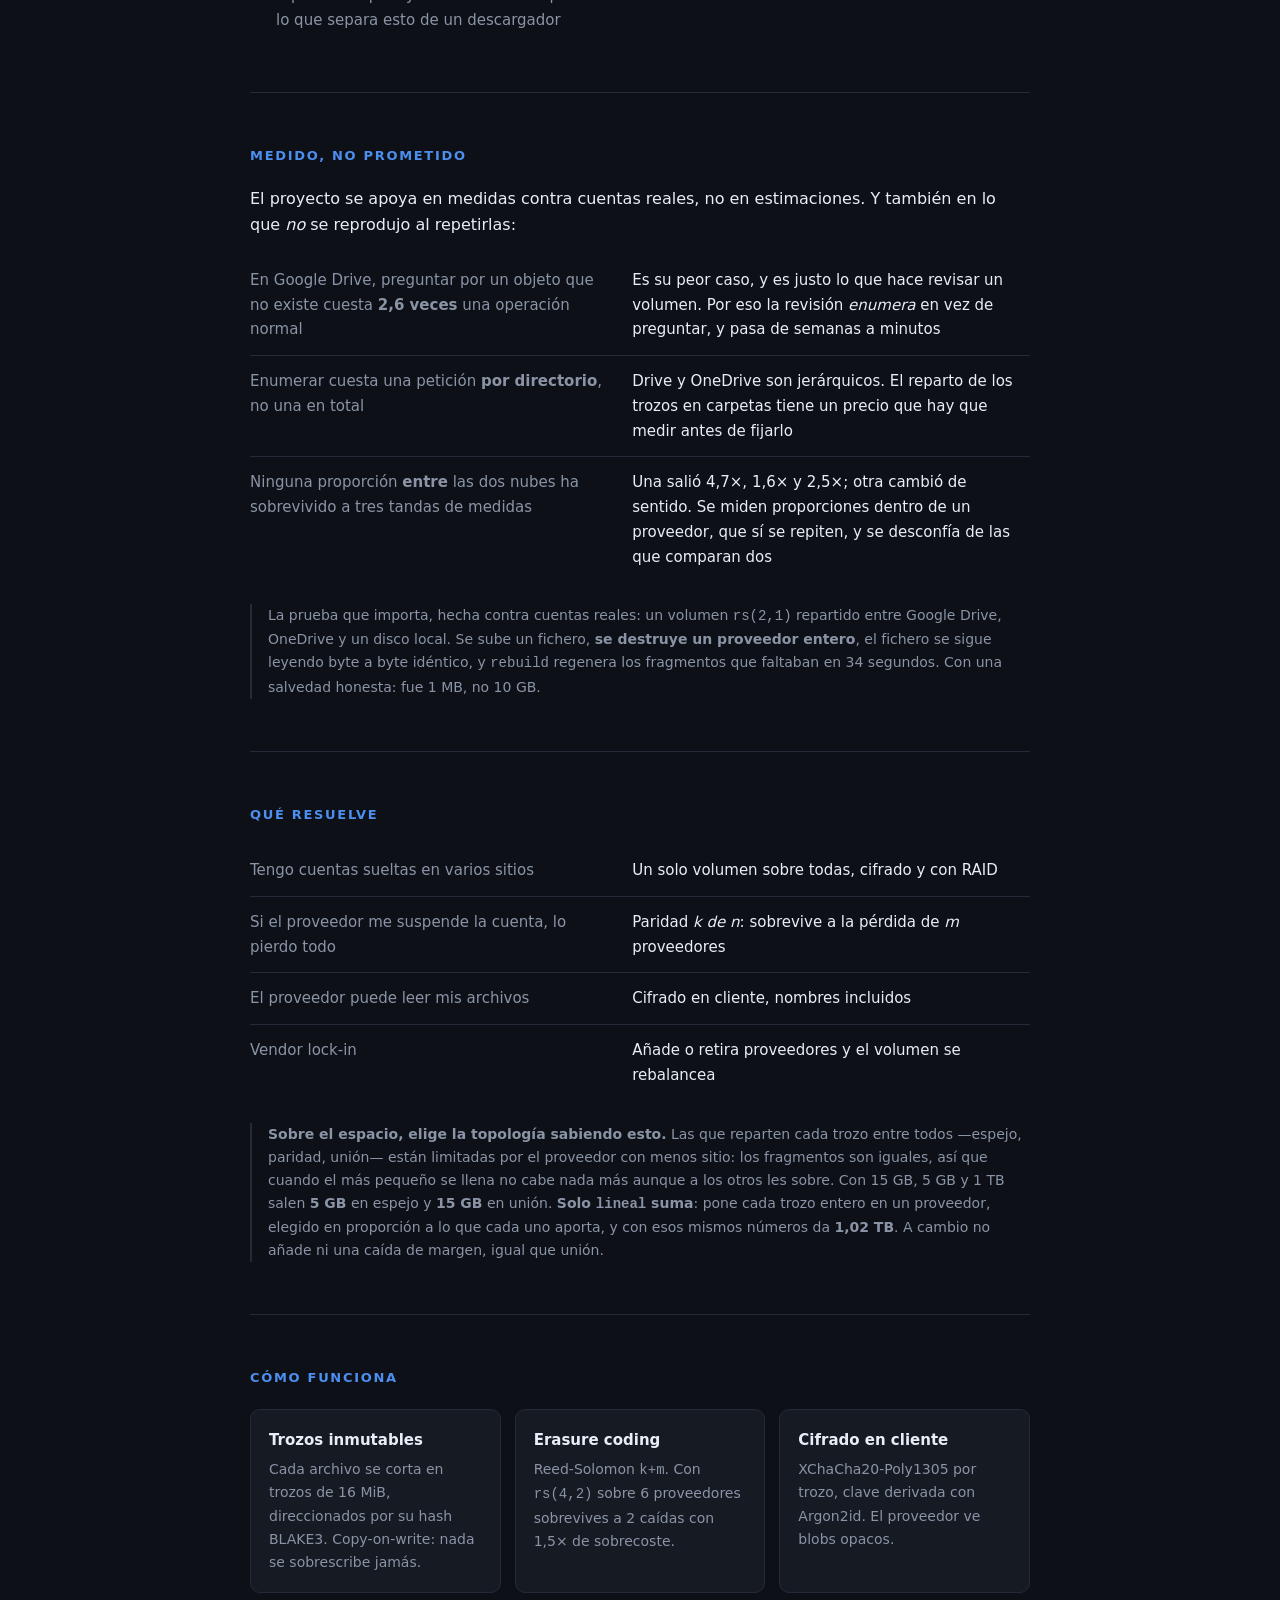
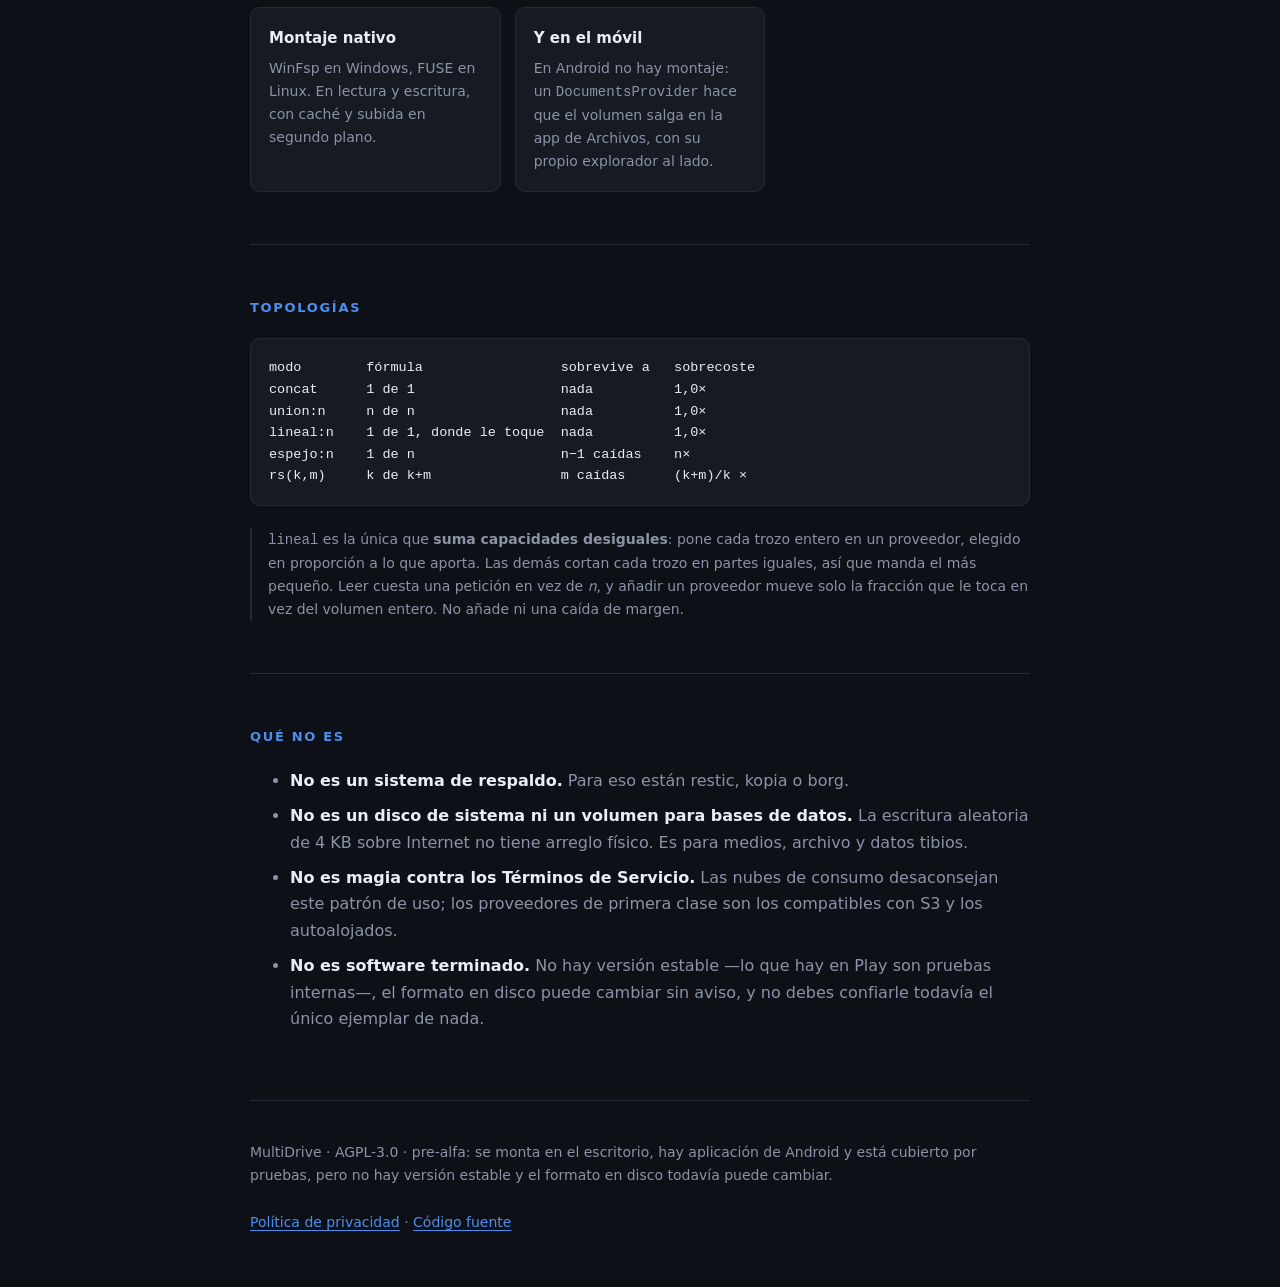
==== commit b9784895: "versionCode 13, el bundle para Play y los documentos al dia ## El bundle  `versionCode` 13 --el 12 y" ====
--- a/site/index.html
+++ b/site/index.html
@@ -253,6 +253,11 @@
         almacenamiento más, trae su propio explorador con buscador y favoritos, lee, escribe,
         renombra y borra, y recibe ficheros desde la hoja de compartir de cualquier aplicación.
         Está en <b>pruebas internas de Google Play</b>, probada en tres teléfonos distintos</li>
+        <li><b>El volumen se crea, se amplía y se borra desde el teléfono.</b> Al ampliarlo
+        dice antes qué se gana, que no siempre es espacio: solo un volumen <code>lineal</code>
+        crece al añadir una cuenta; en los demás lo que se gana es aguantar una caída más</li>
+        <li><b>Dice cuánto queda</b>, con una barra por cuenta. Lo ocupado que enseña es el de
+        la cuenta entera, no solo lo de MultiDrive, y la pantalla lo dice</li>
         <li><b>Subida automática de carpetas del teléfono.</b> Se eligen las carpetas y el
         sistema sube lo nuevo en segundo plano, con opción de <b>solo WiFi</b>. Para que un
         trabajo que arranca solo pueda escribir hay que dejar la frase de paso en el llavero de
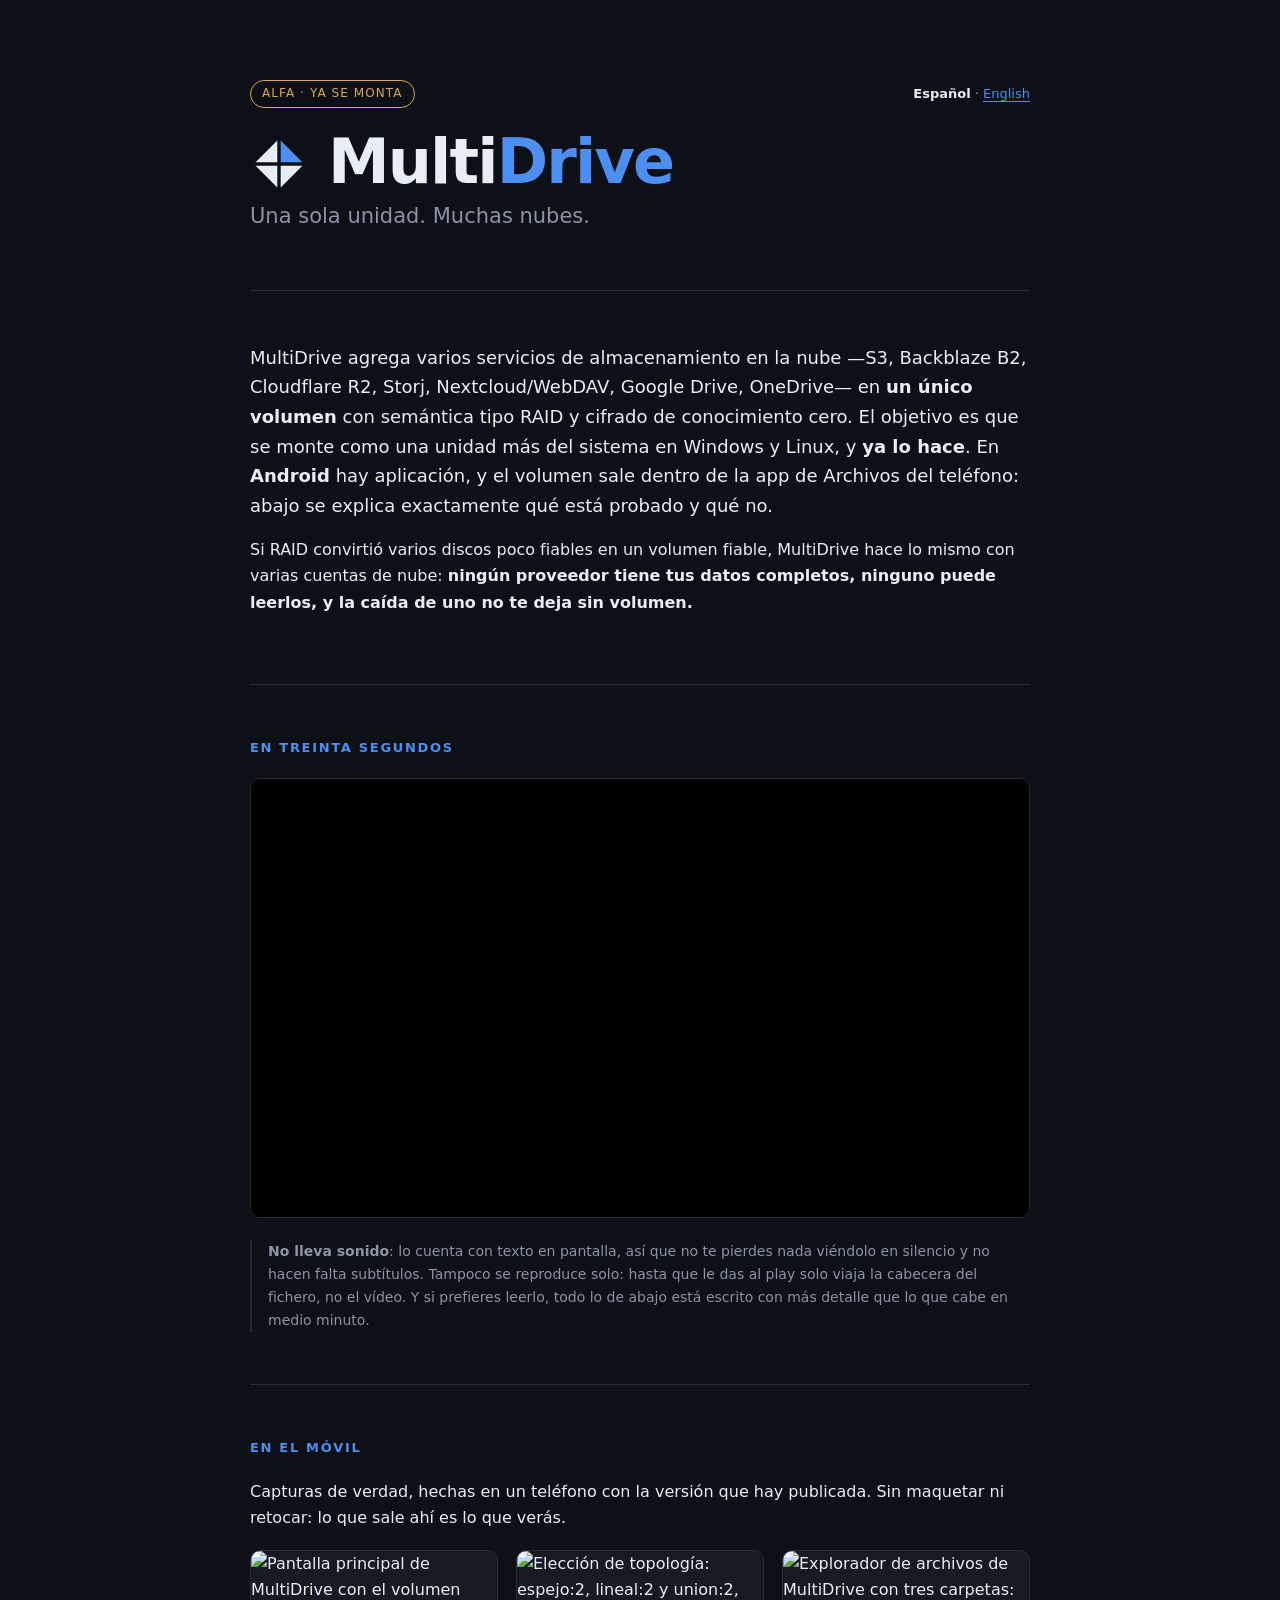
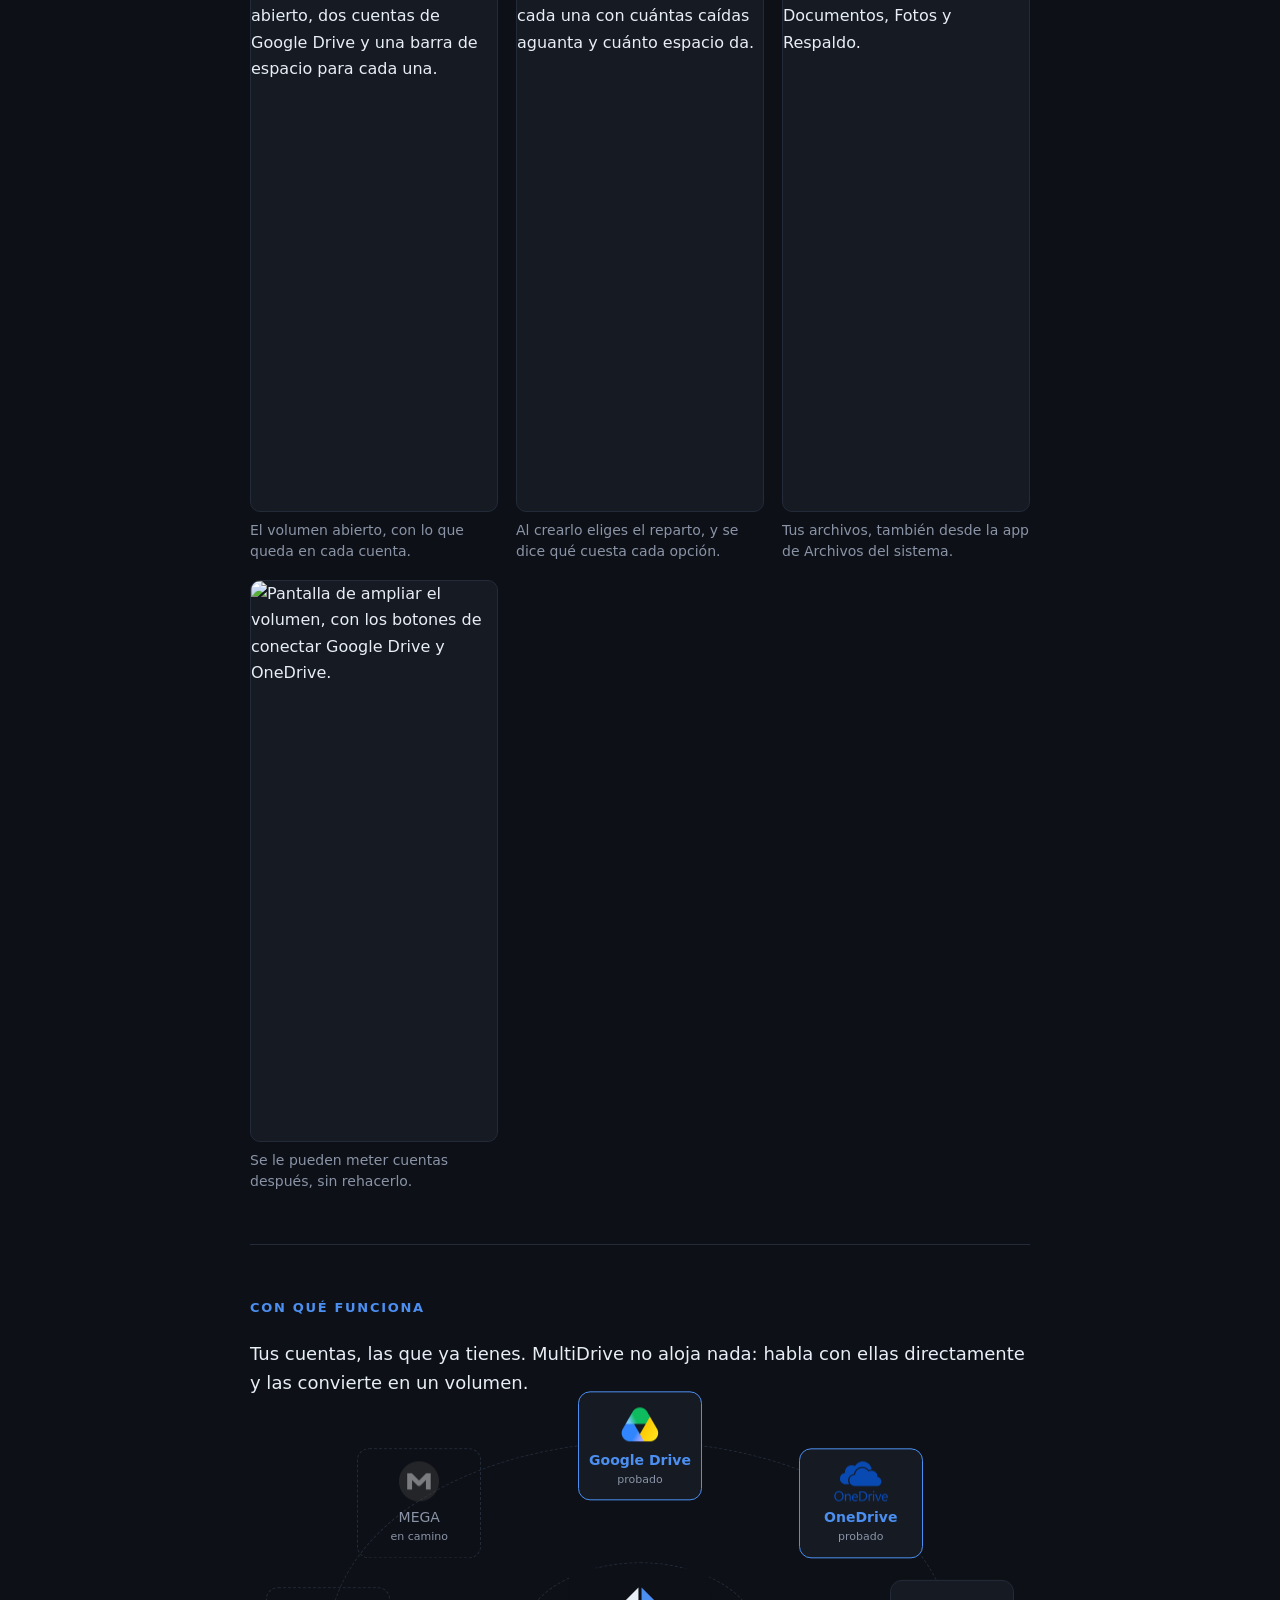
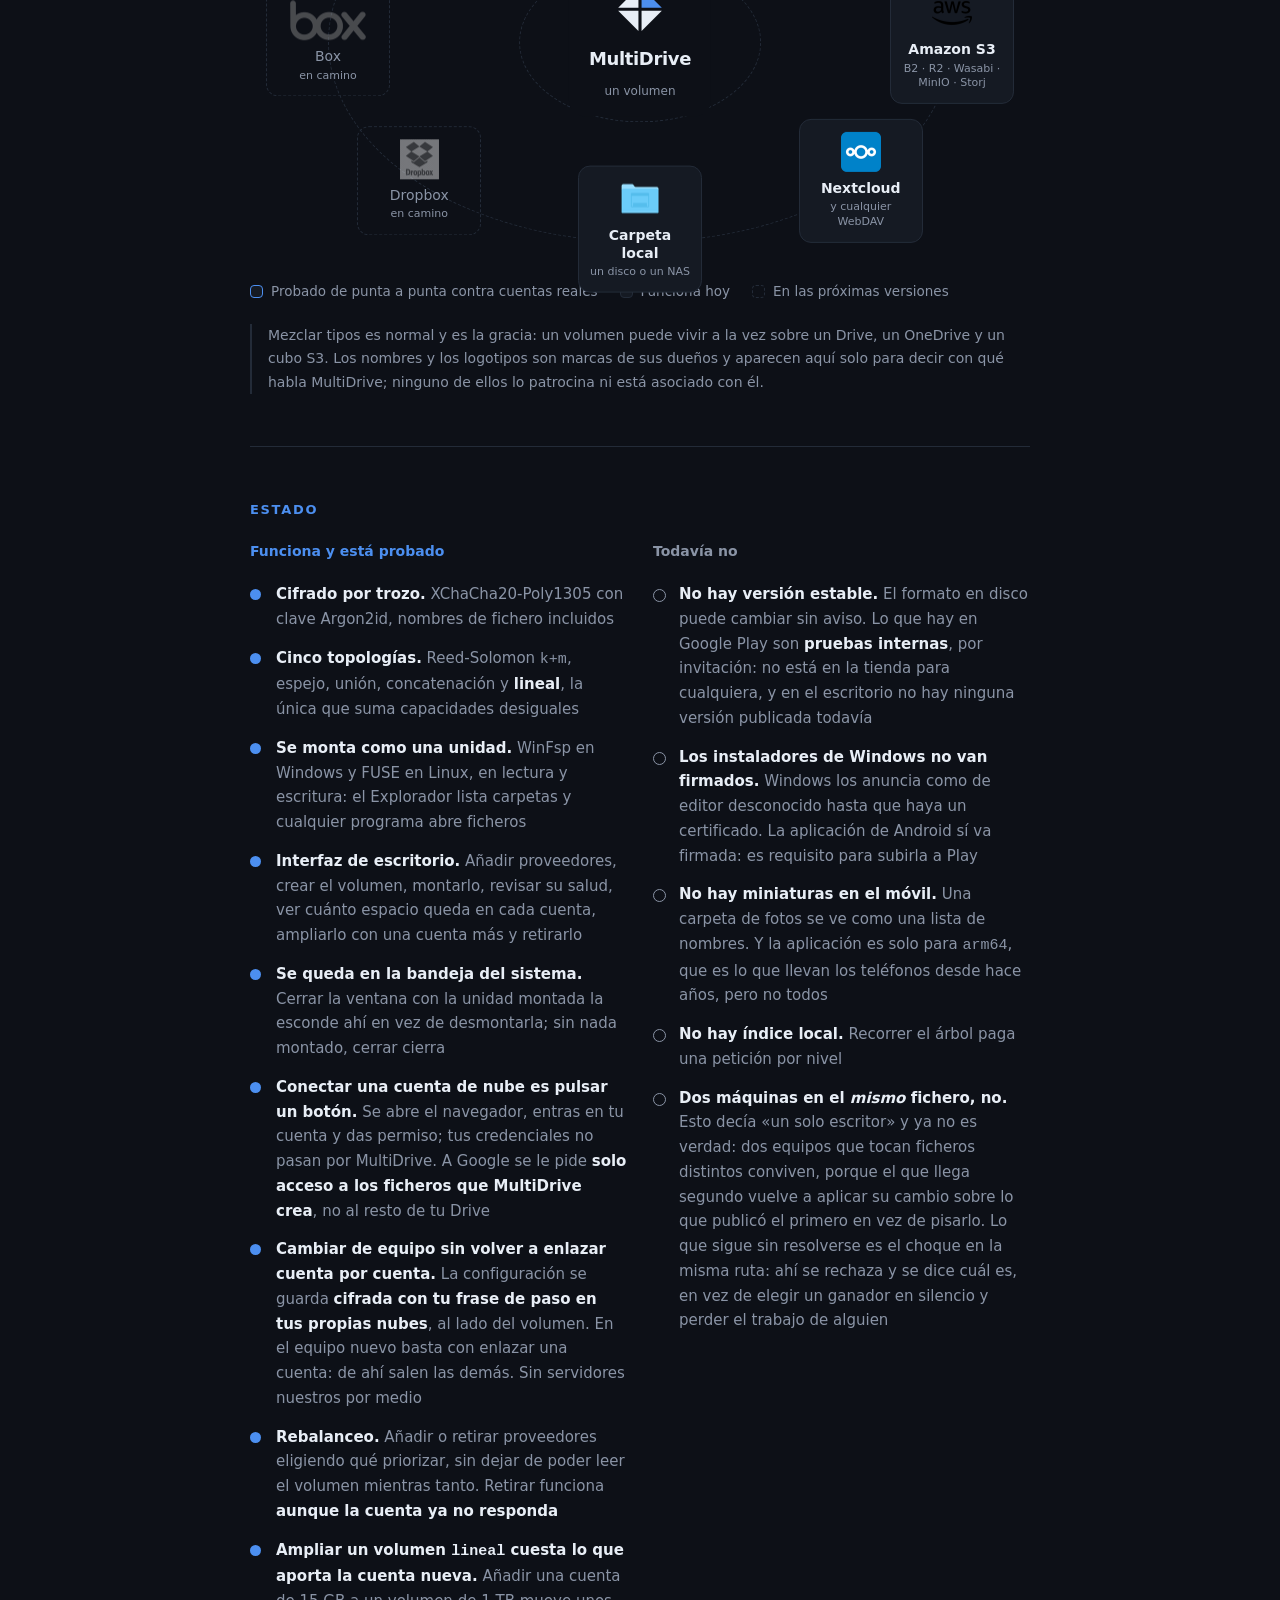
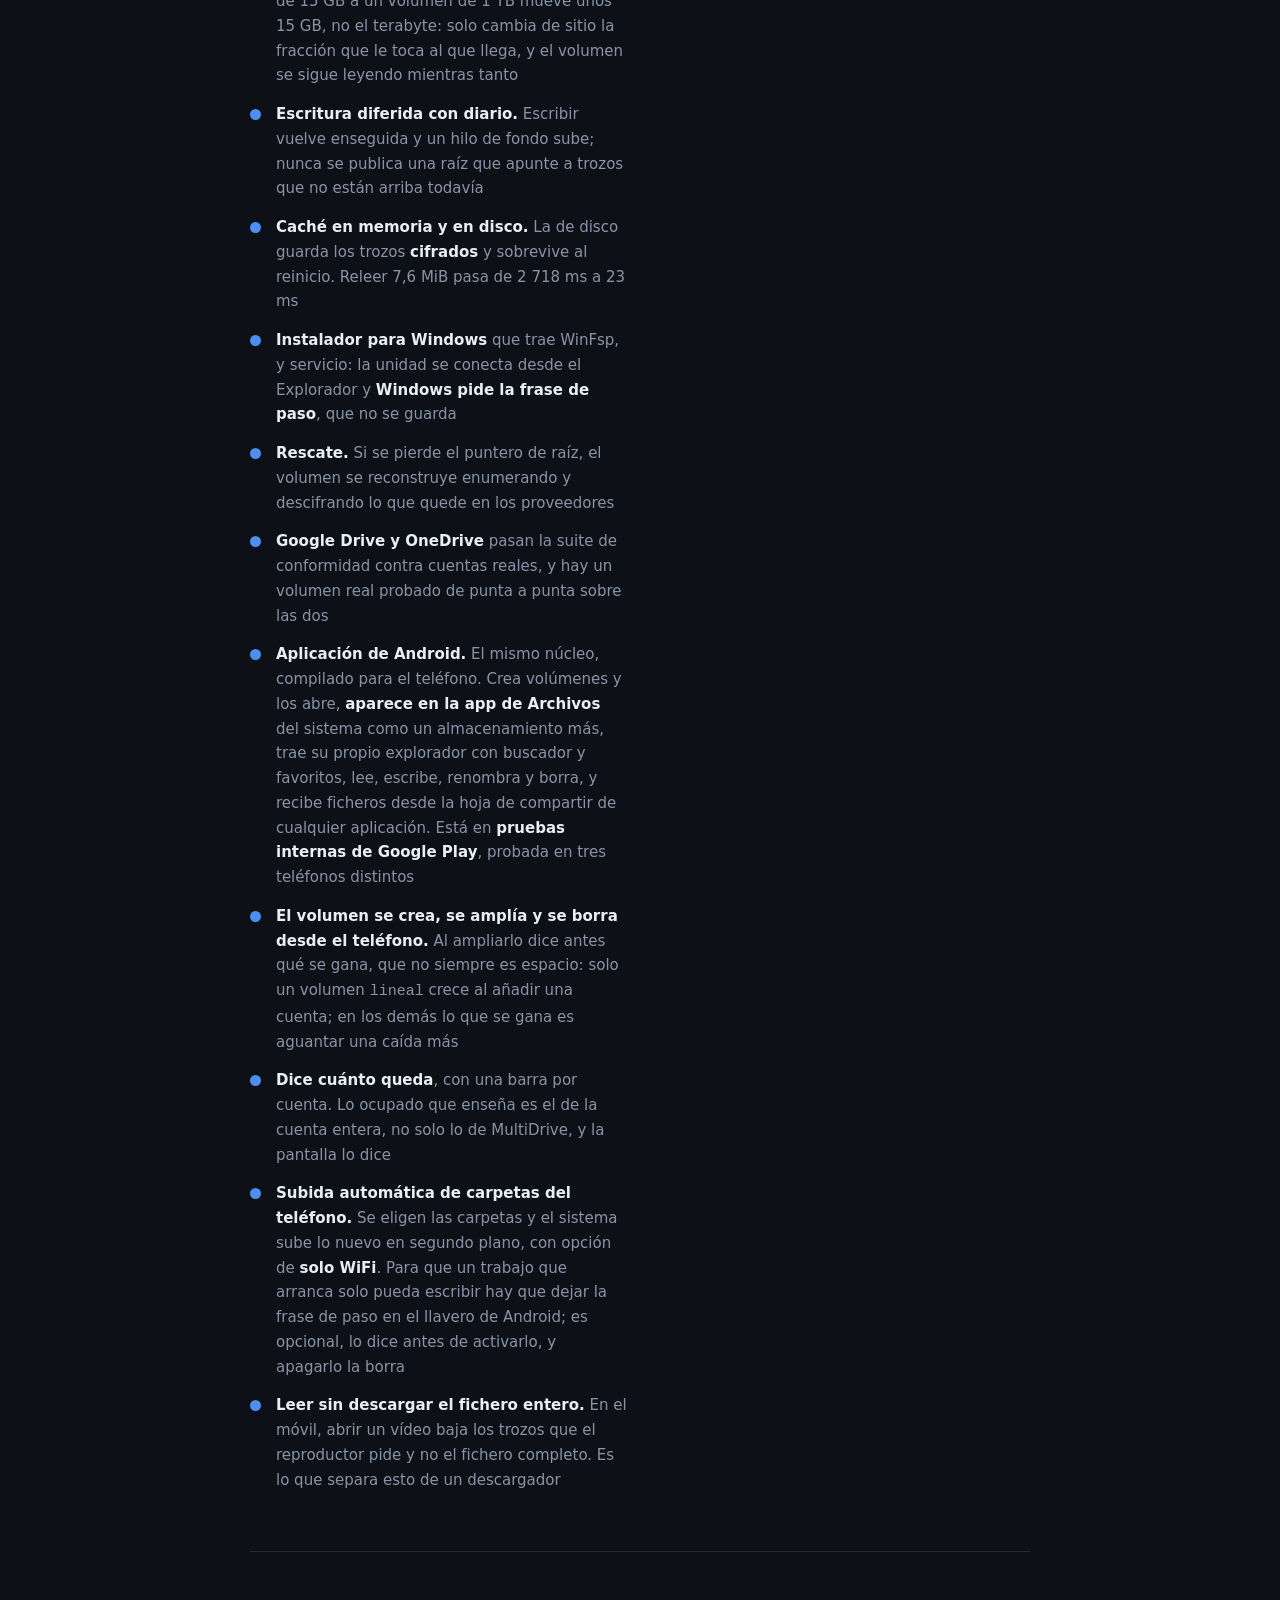
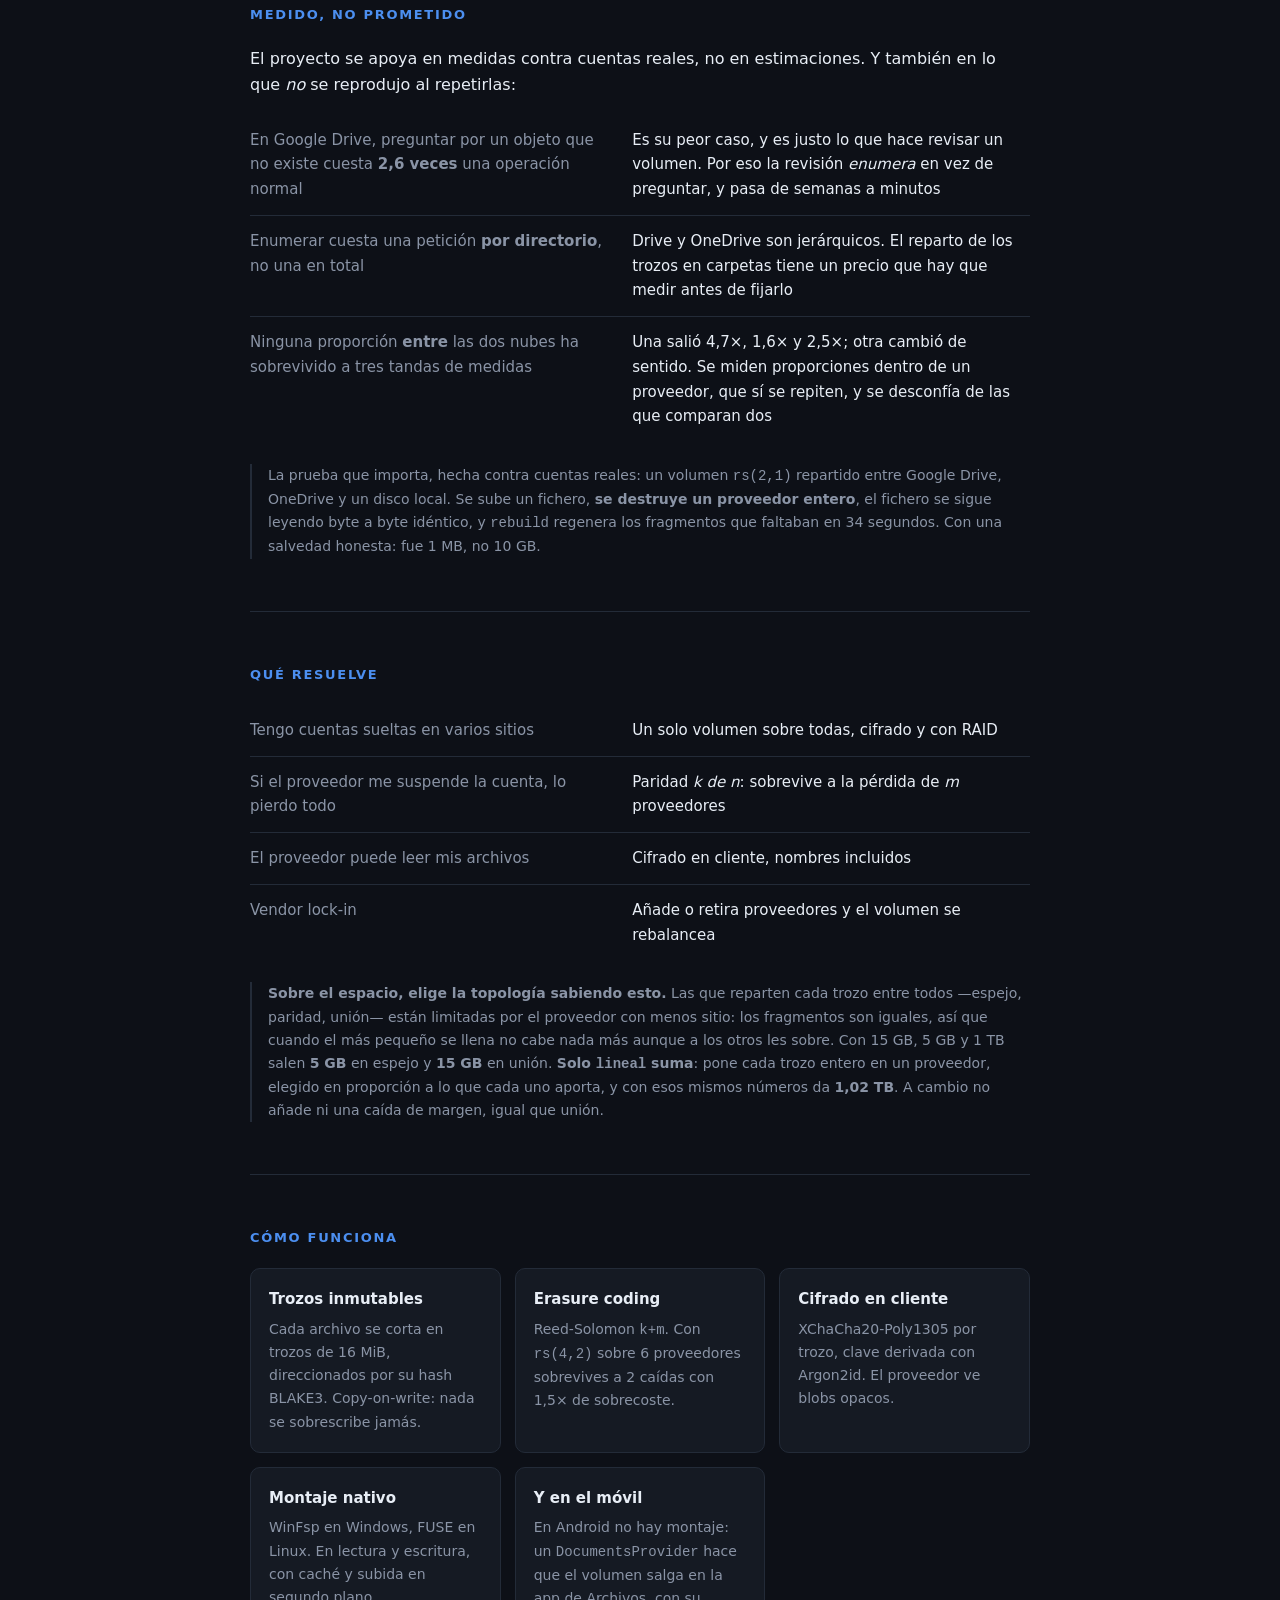
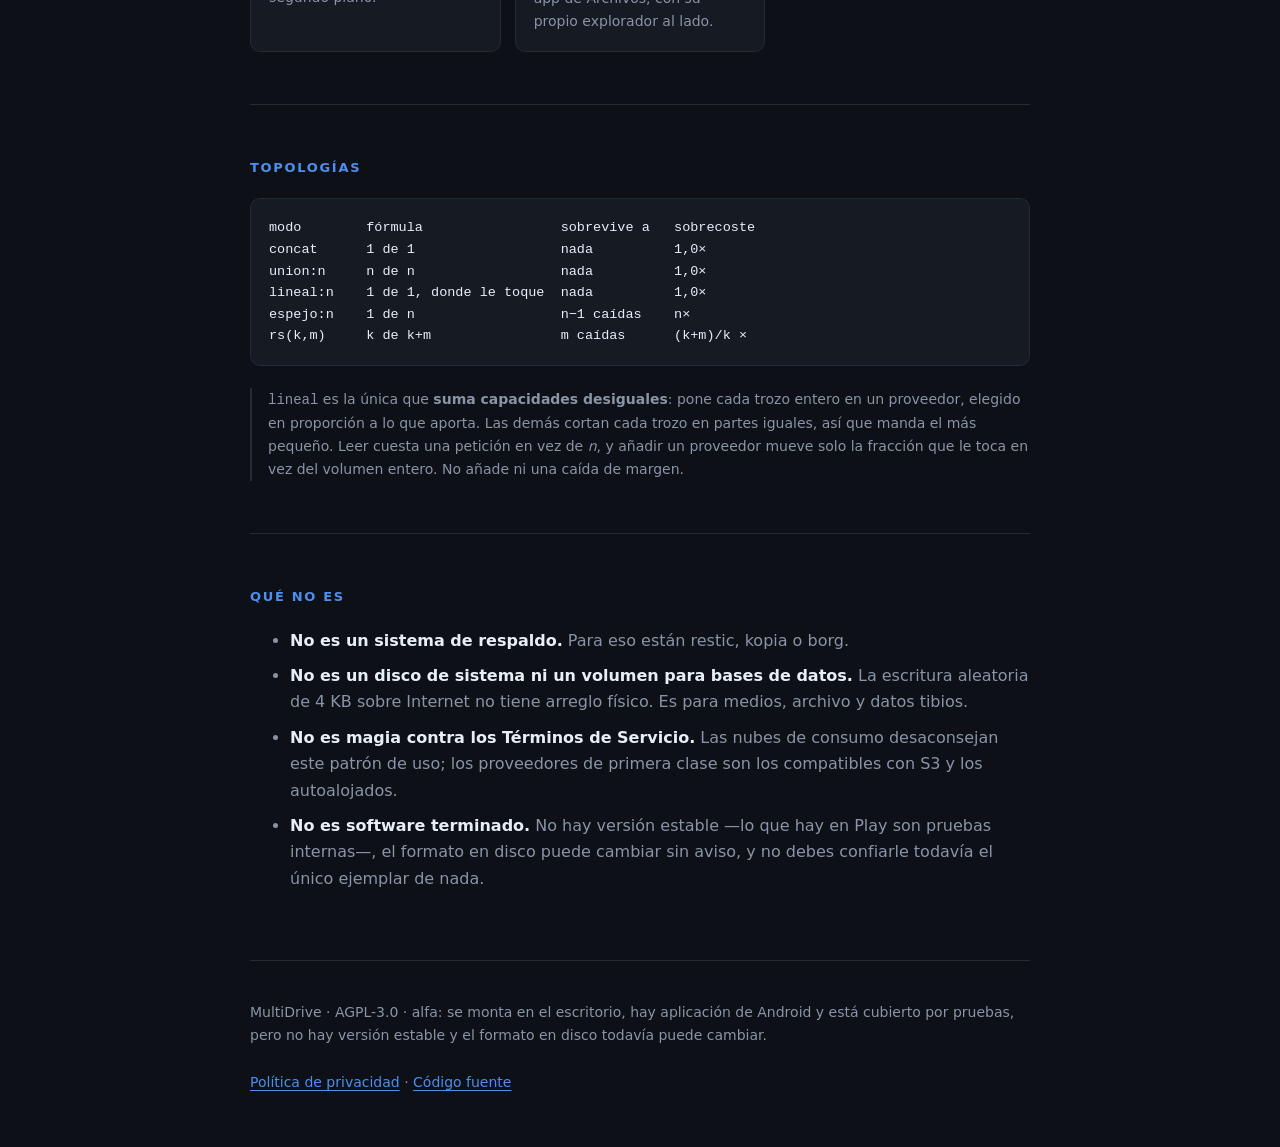
==== commit 312b6f69: "Ya no es pre-alfa: alfa, y capturas de verdad del movil Dos cosas que iban juntas porque la etiqueta" ====
--- a/site/index.html
+++ b/site/index.html
@@ -4,7 +4,7 @@
 <meta charset="utf-8">
 <meta name="viewport" content="width=device-width, initial-scale=1, viewport-fit=cover">
 <title>MultiDrive — una sola unidad, muchas nubes</title>
-<meta name="description" content="MultiDrive agrega varios servicios de almacenamiento en la nube en un unico volumen con semantica RAID y cifrado de conocimiento cero. Se monta como unidad en Windows y Linux, y en Android aparece en la app de Archivos. Pre-alfa: el nucleo funciona y esta verificado contra cuentas reales.">
+<meta name="description" content="MultiDrive agrega varios servicios de almacenamiento en la nube en un unico volumen con semantica RAID y cifrado de conocimiento cero. Se monta como unidad en Windows y Linux, y en Android aparece en la app de Archivos. Alfa: el nucleo funciona y esta verificado contra cuentas reales.">
 <link rel="canonical" href="https://multidrive.net/">
 <link rel="alternate" hreflang="es" href="https://multidrive.net/">
 <link rel="alternate" hreflang="en" href="https://multidrive.net/en/">
@@ -70,6 +70,15 @@
 .spot{background:var(--panel);border:1px solid var(--line);border-radius:10px;
   overflow:hidden;line-height:0}
 .spot video{display:block;width:100%;height:auto;aspect-ratio:16/9;background:#000}
+
+/* Las capturas del movil. Una rejilla que cabe a lo ancho y que en un telefono se queda en
+   una sola columna: cuatro pantallas de movil en fila, dentro de un movil, no se leen. */
+.capturas{display:grid;gap:18px;grid-template-columns:repeat(auto-fit,minmax(200px,1fr));
+  margin-top:18px}
+.capturas figure{margin:0}
+.capturas img{display:block;width:100%;height:auto;border:1px solid var(--line);
+  border-radius:10px;background:var(--panel)}
+.capturas figcaption{color:var(--muted);font-size:14px;line-height:1.5;margin-top:8px}
 footer{padding:40px 0 64px;color:var(--muted);font-size:14px}
 
 /* El corro de proveedores. En pantalla ancha van en circulo alrededor del logotipo; por
@@ -122,7 +131,7 @@
 
 <header>
   <div class="arriba">
-    <div class="badge">Pre-alfa · ya se monta</div>
+    <div class="badge">Alfa · ya se monta</div>
     <p class="idioma"><b>Español</b> · <a href="/en/">English</a></p>
   </div>
   <div class="logotipo">
@@ -164,6 +173,38 @@
   te pierdes nada viéndolo en silencio y no hacen falta subtítulos. Tampoco se reproduce solo:
   hasta que le das al play solo viaja la cabecera del fichero, no el vídeo. Y si prefieres
   leerlo, todo lo de abajo está escrito con más detalle que lo que cabe en medio minuto.</p>
+</section>
+
+<section id="capturas">
+  <h2>En el móvil</h2>
+  <p>Capturas de verdad, hechas en un teléfono con la versión que hay publicada. Sin maquetar
+  ni retocar: lo que sale ahí es lo que verás.</p>
+  <div class="capturas">
+    <figure>
+      <img src="/capturas/principal.png" width="1080" height="2460" loading="lazy"
+           alt="Pantalla principal de MultiDrive con el volumen abierto, dos cuentas de Google
+                Drive y una barra de espacio para cada una.">
+      <figcaption>El volumen abierto, con lo que queda en cada cuenta.</figcaption>
+    </figure>
+    <figure>
+      <img src="/capturas/topologia.png" width="1080" height="2460" loading="lazy"
+           alt="Elección de topología: espejo:2, lineal:2 y union:2, cada una con cuántas
+                caídas aguanta y cuánto espacio da.">
+      <figcaption>Al crearlo eliges el reparto, y se dice qué cuesta cada opción.</figcaption>
+    </figure>
+    <figure>
+      <img src="/capturas/archivos.png" width="1080" height="2460" loading="lazy"
+           alt="Explorador de archivos de MultiDrive con tres carpetas: Documentos, Fotos y
+                Respaldo.">
+      <figcaption>Tus archivos, también desde la app de Archivos del sistema.</figcaption>
+    </figure>
+    <figure>
+      <img src="/capturas/ampliar.png" width="1080" height="2460" loading="lazy"
+           alt="Pantalla de ampliar el volumen, con los botones de conectar Google Drive y
+                OneDrive.">
+      <figcaption>Se le pueden meter cuentas después, sin rehacerlo.</figcaption>
+    </figure>
+  </div>
 </section>
 
 <section>
@@ -382,7 +423,7 @@
 
 <footer>
   <div class="wrap" style="padding:0">
-    MultiDrive · AGPL-3.0 · pre-alfa: se monta en el escritorio, hay aplicación de Android y
+    MultiDrive · AGPL-3.0 · alfa: se monta en el escritorio, hay aplicación de Android y
     está cubierto por pruebas, pero no hay versión estable y el formato en disco todavía
     puede cambiar.
     <br><br>
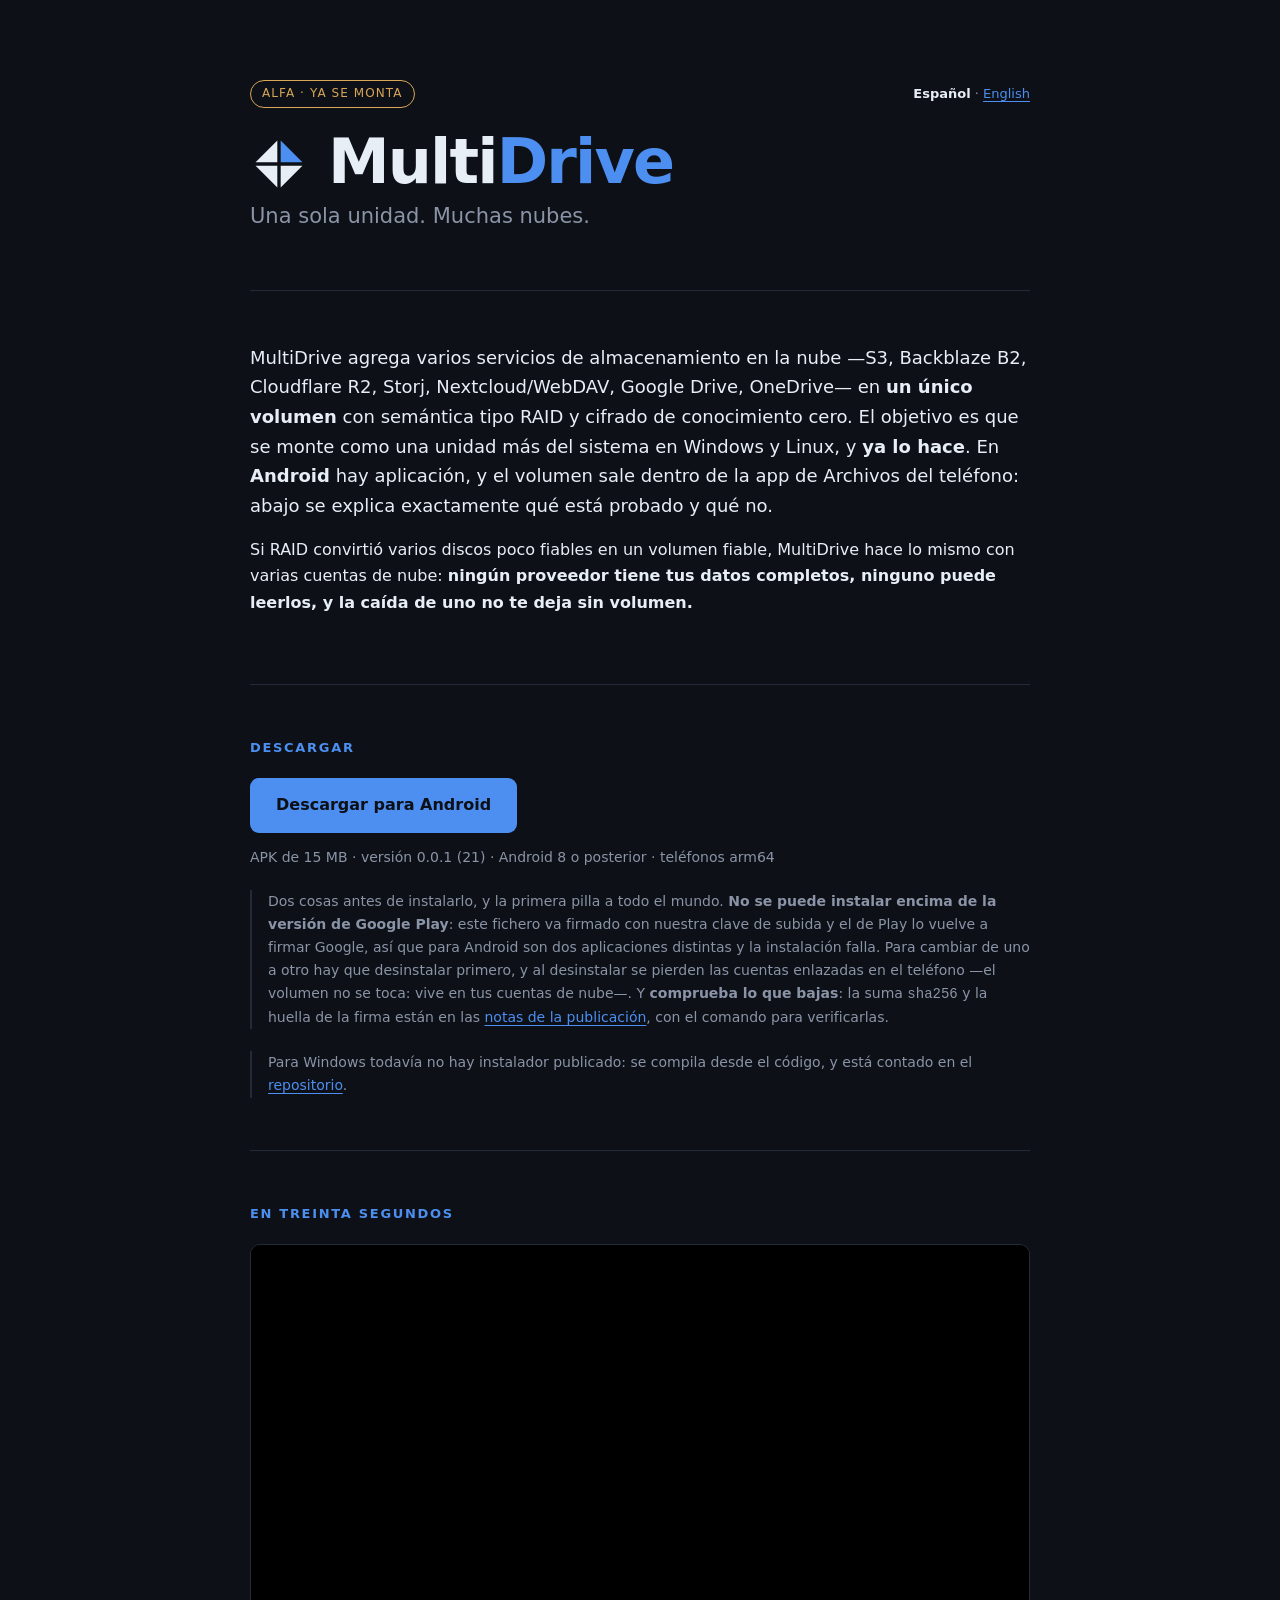
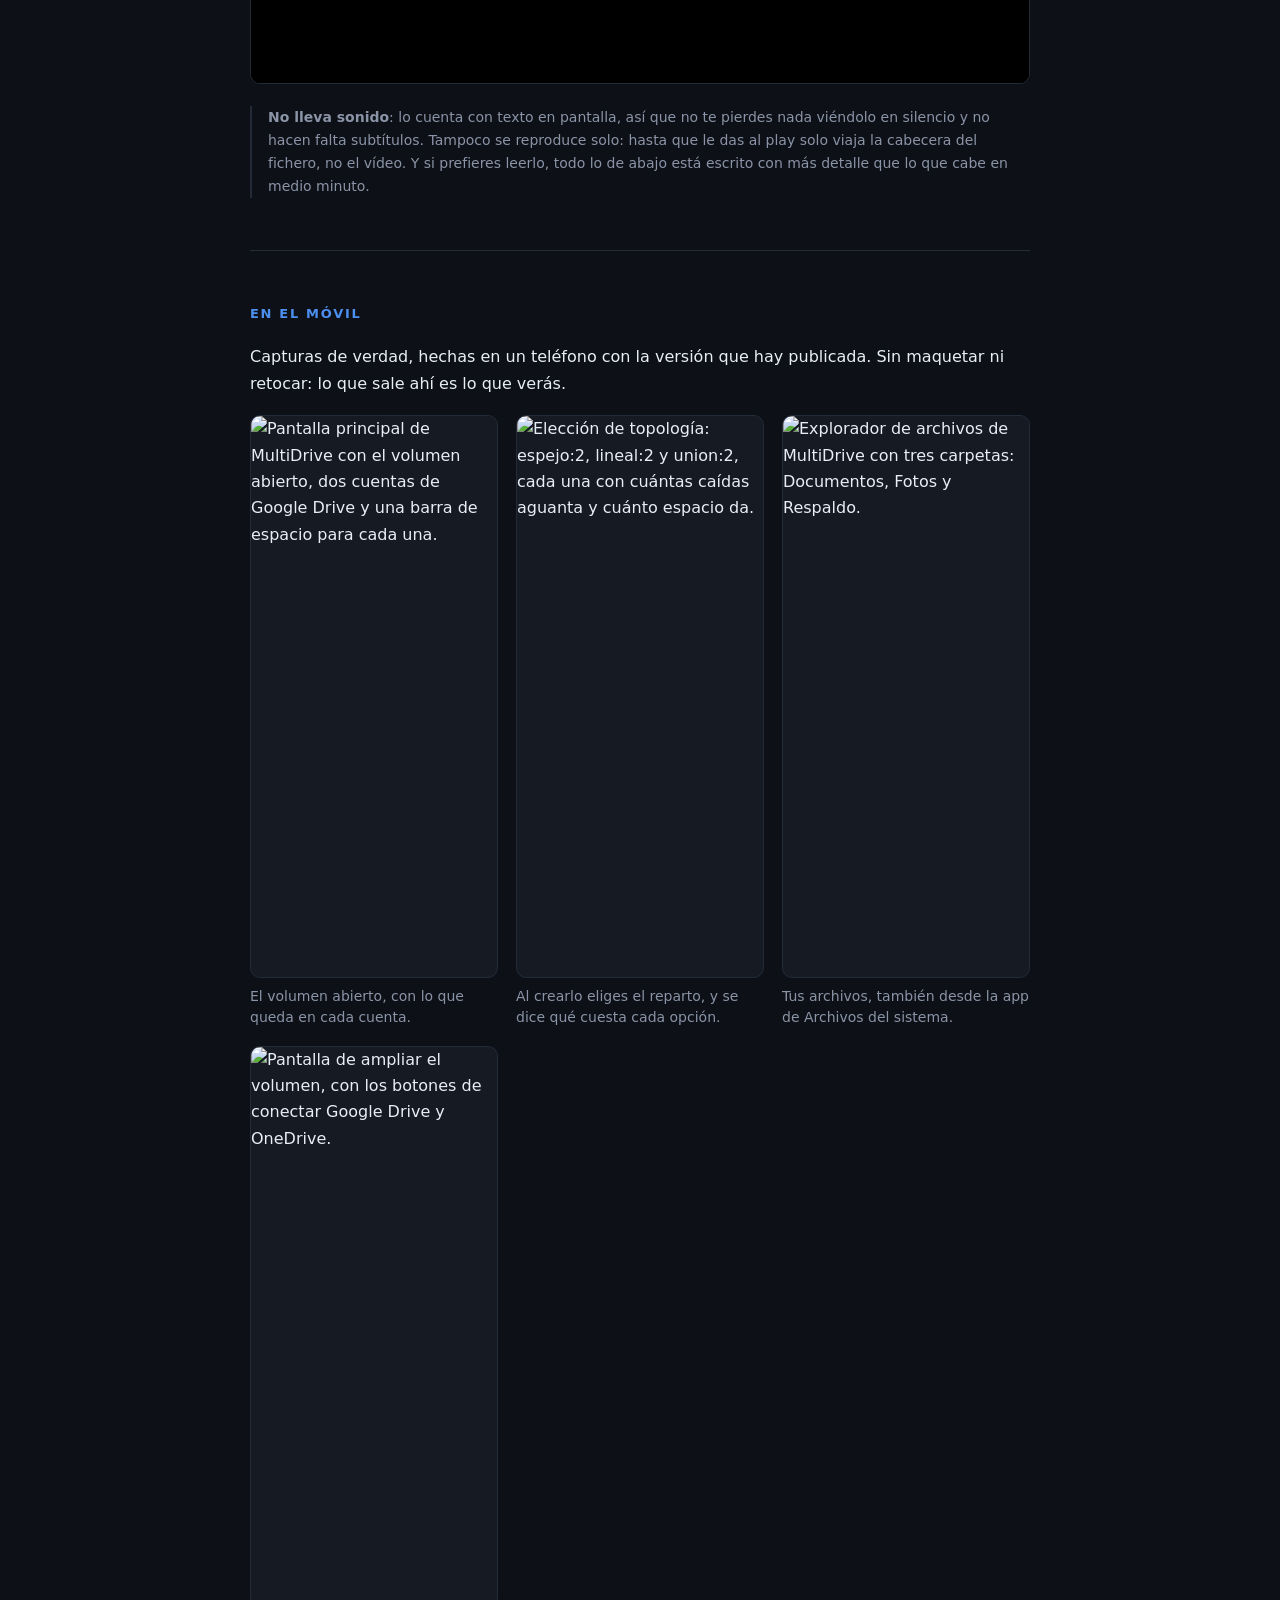
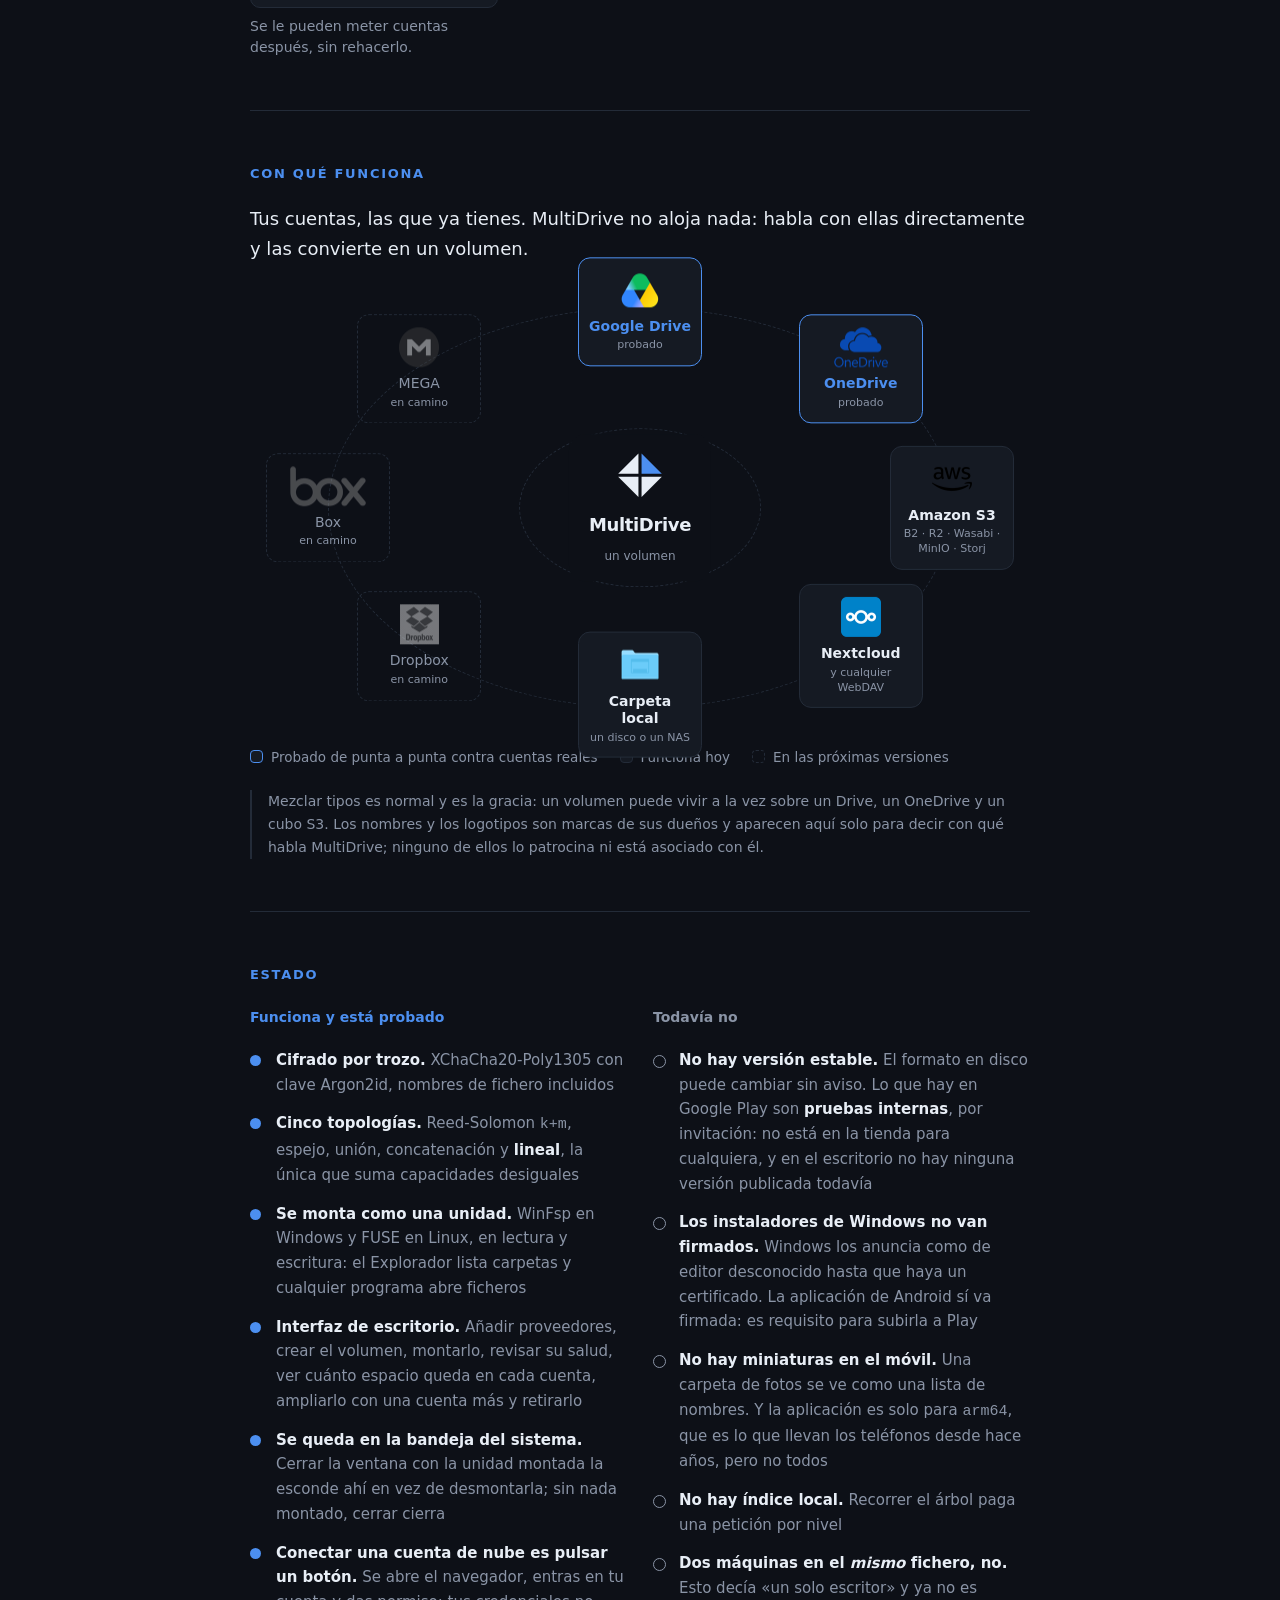
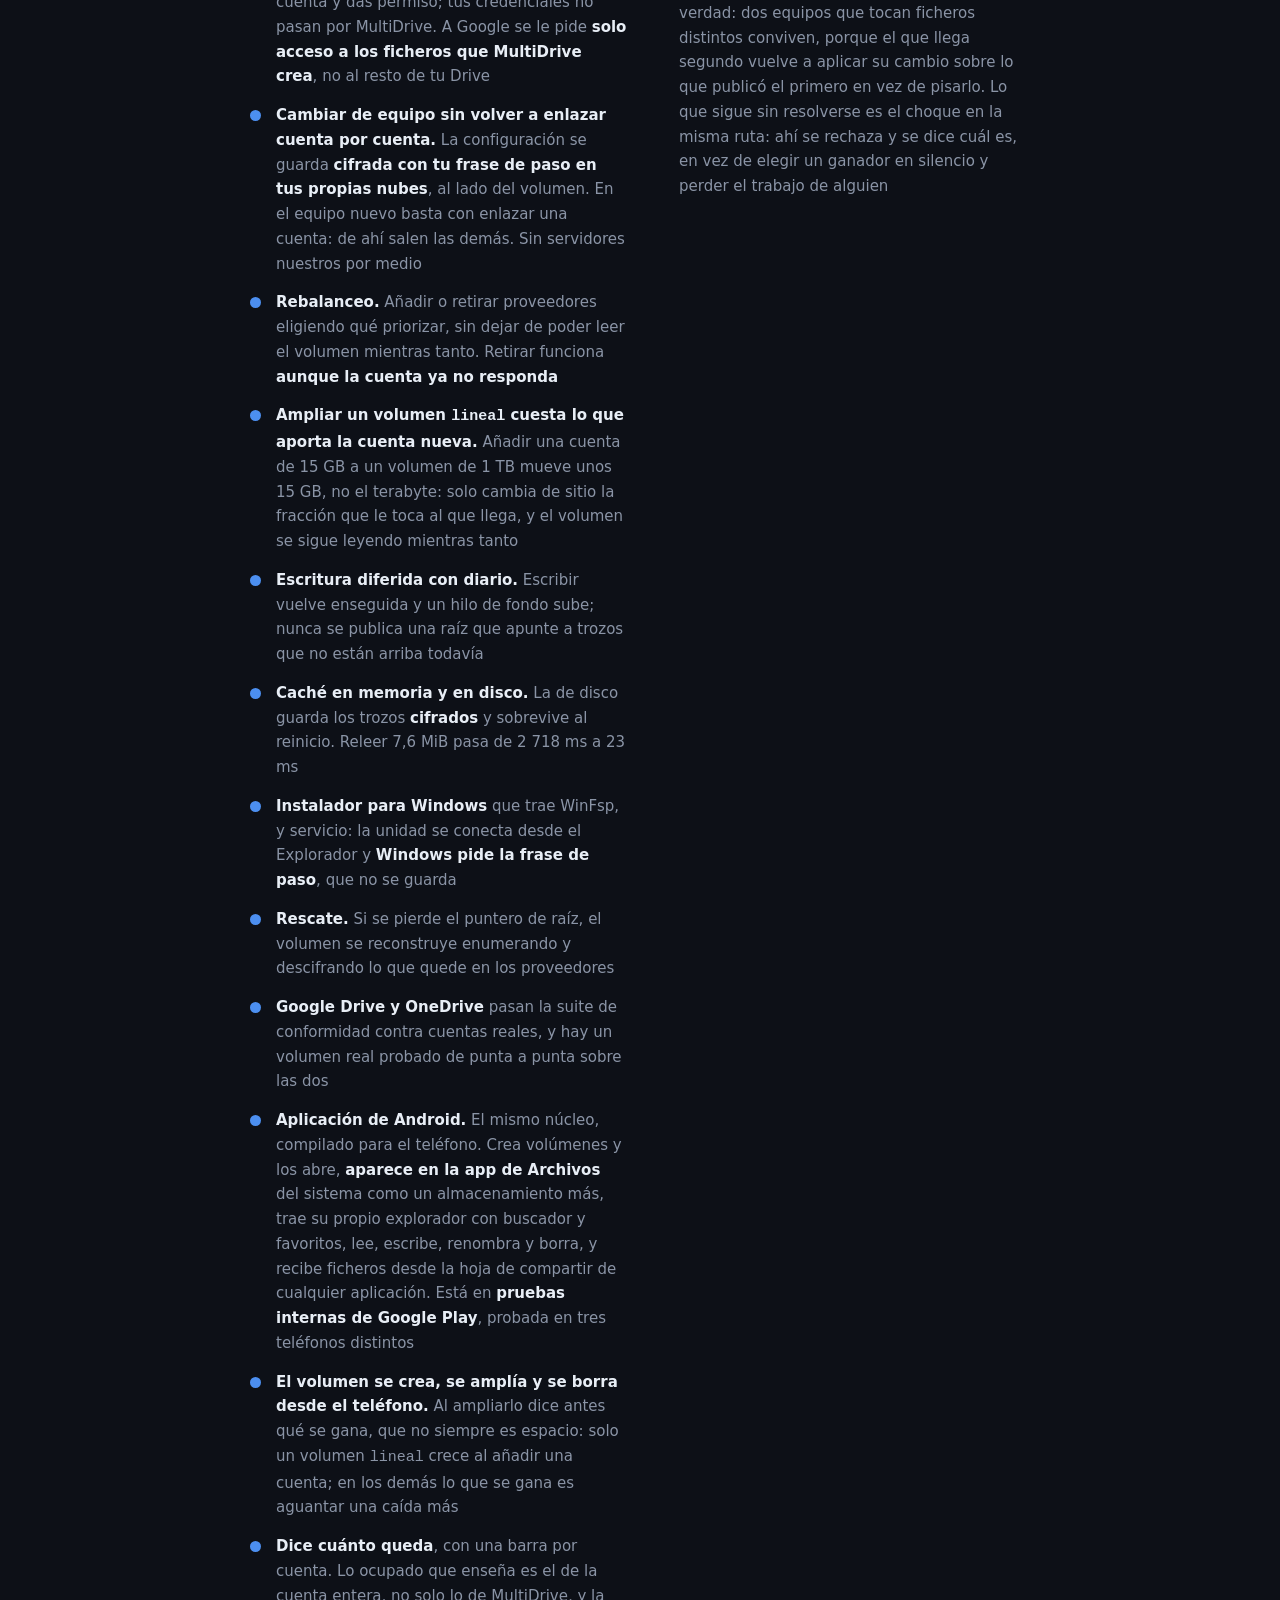
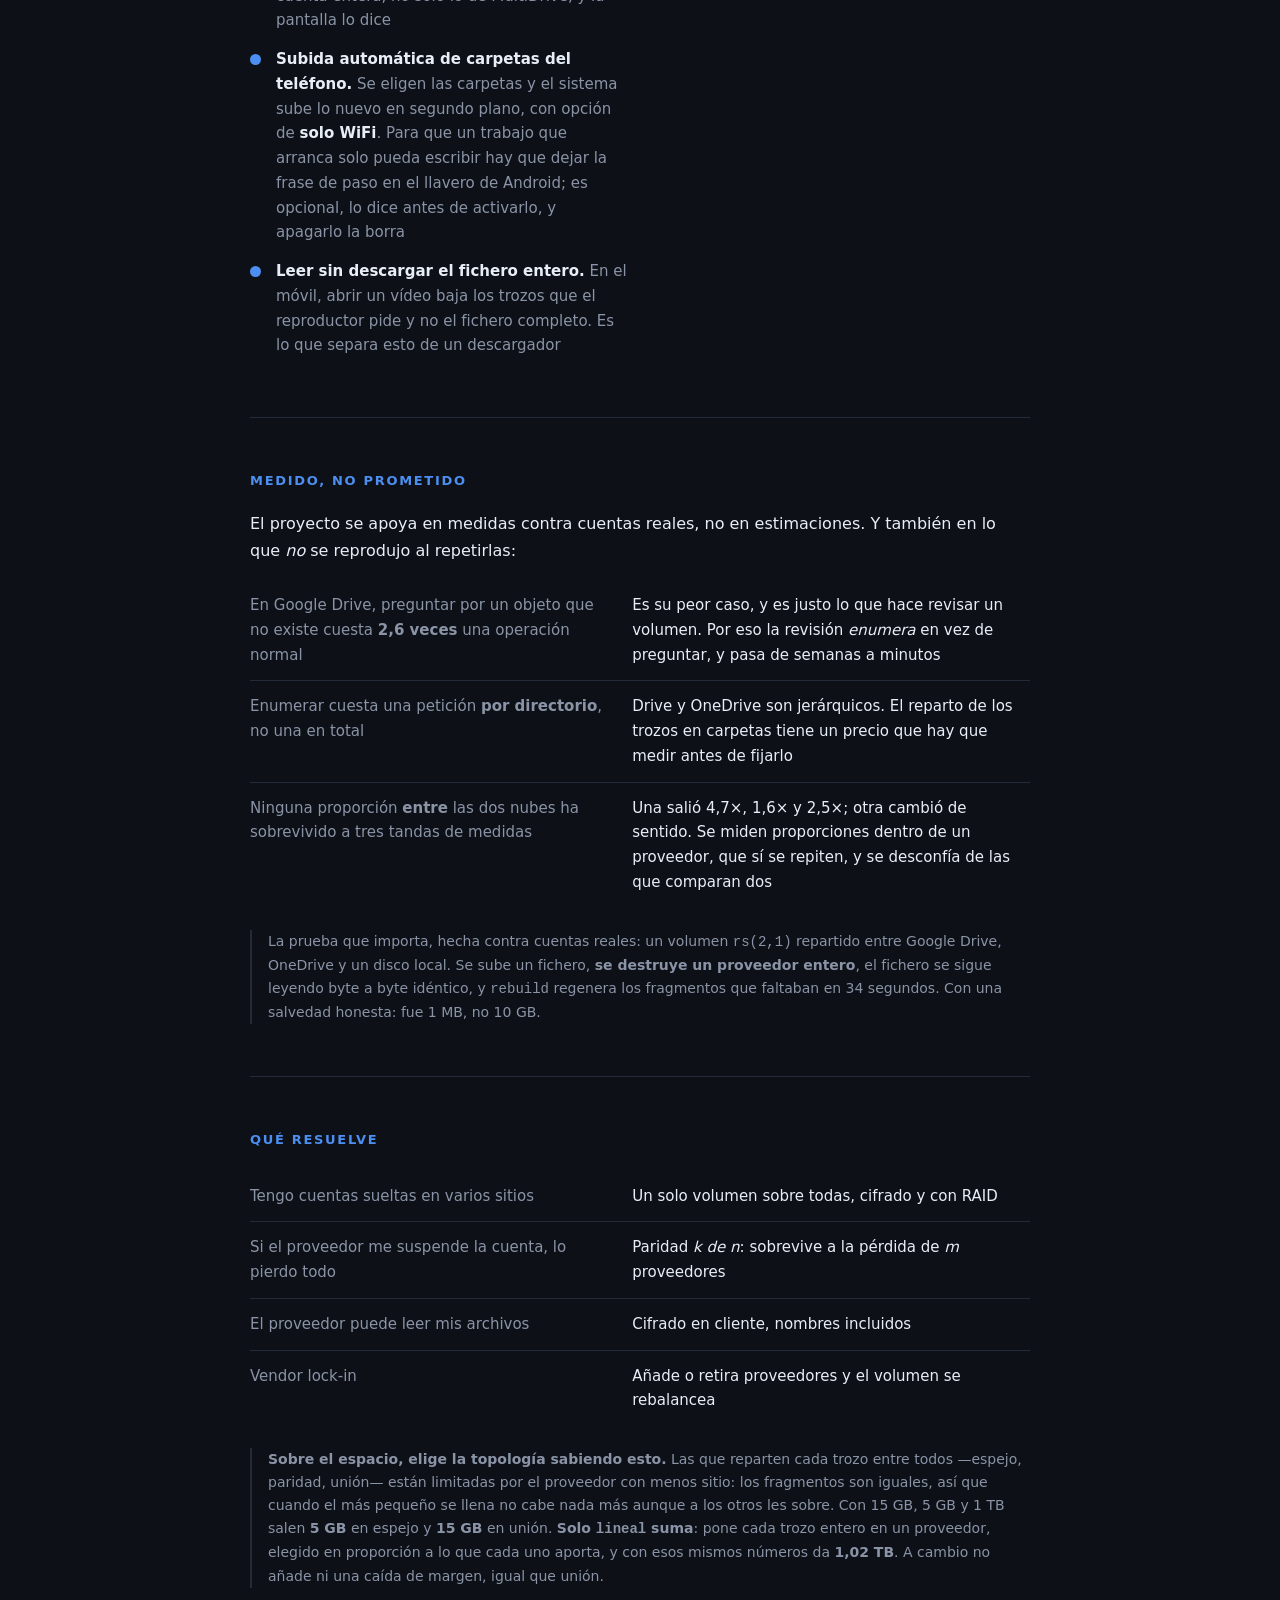
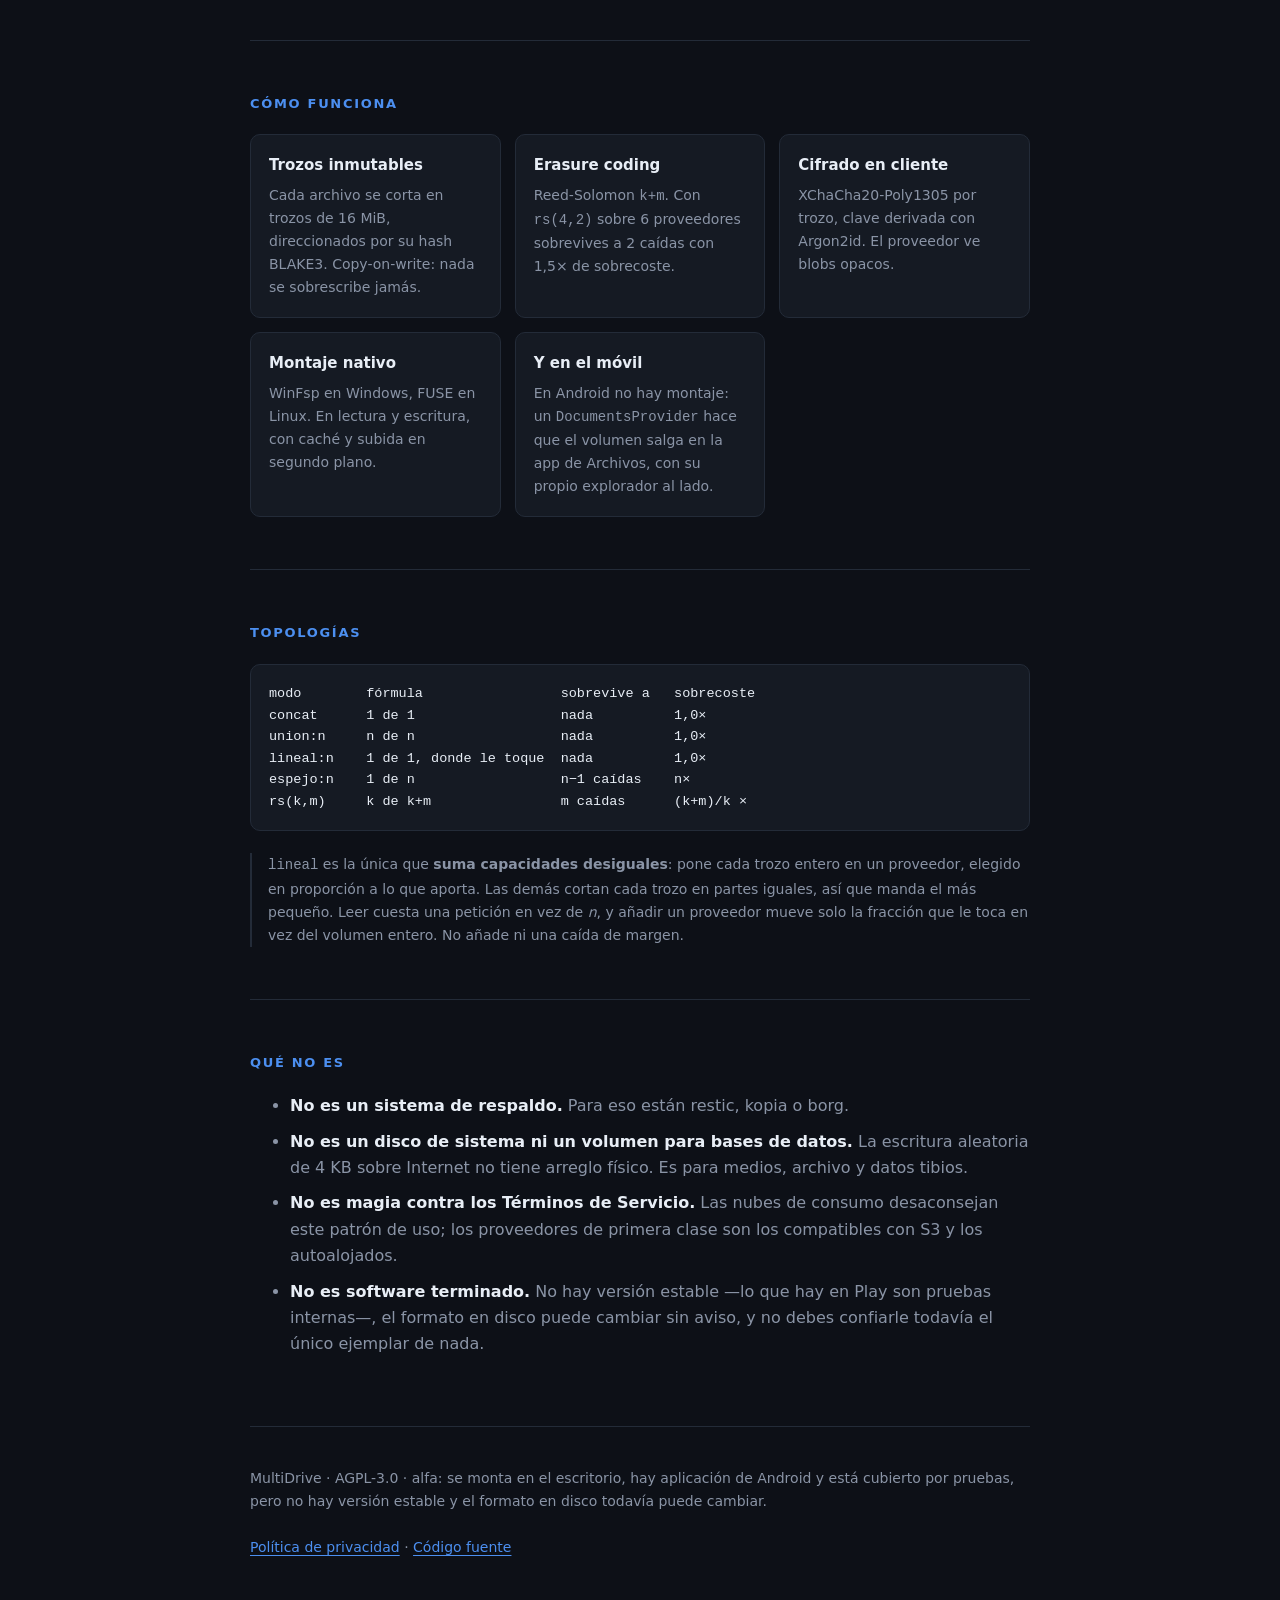
==== commit a9d4fd4d: "El APK se puede descargar, desde la pagina y desde el repositorio Hasta ahora la unica manera de ten" ====
--- a/site/index.html
+++ b/site/index.html
@@ -79,6 +79,15 @@
 .capturas img{display:block;width:100%;height:auto;border:1px solid var(--line);
   border-radius:10px;background:var(--panel)}
 .capturas figcaption{color:var(--muted);font-size:14px;line-height:1.5;margin-top:8px}
+
+/* La descarga. El boton y su letra pequena van en la misma linea mientras quepan, y se
+   apilan cuando no: en un movil, un boton al lado de tres lineas de texto deja las dos cosas
+   estrechas. */
+.descarga{display:flex;flex-wrap:wrap;align-items:center;gap:14px;margin:18px 0 14px}
+.boton{display:inline-block;background:var(--accent);color:#0d1017;text-decoration:none;
+  font-weight:700;padding:14px 26px;border-radius:9px;white-space:nowrap}
+.boton:hover,.boton:focus-visible{background:var(--accent-suave)}
+.letra-pequena{color:var(--muted);font-size:14px;line-height:1.5}
 footer{padding:40px 0 64px;color:var(--muted);font-size:14px}
 
 /* El corro de proveedores. En pantalla ancha van en circulo alrededor del logotipo; por
@@ -157,6 +166,30 @@
   <p>Si RAID convirtió varios discos poco fiables en un volumen fiable, MultiDrive hace lo
   mismo con varias cuentas de nube: <strong>ningún proveedor tiene tus datos completos,
   ninguno puede leerlos, y la caída de uno no te deja sin volumen.</strong></p>
+</section>
+
+<section id="descargar">
+  <h2>Descargar</h2>
+  <p class="descarga">
+    <a class="boton" rel="noopener"
+       href="https://github.com/lmoraperez/multidrive/releases/download/v0.0.1-21/multidrive-0.0.1-21-arm64.apk">
+      Descargar para Android</a>
+    <span class="letra-pequena">APK de 15 MB · versión 0.0.1 (21) · Android 8 o posterior ·
+    teléfonos arm64</span>
+  </p>
+  <p class="nota">Dos cosas antes de instalarlo, y la primera pilla a todo el mundo.
+  <strong>No se puede instalar encima de la versión de Google Play</strong>: este fichero va
+  firmado con nuestra clave de subida y el de Play lo vuelve a firmar Google, así que para
+  Android son dos aplicaciones distintas y la instalación falla. Para cambiar de uno a otro
+  hay que desinstalar primero, y al desinstalar se pierden las cuentas enlazadas en el
+  teléfono —el volumen no se toca: vive en tus cuentas de nube—. Y
+  <strong>comprueba lo que bajas</strong>: la suma <code>sha256</code> y la huella de la firma
+  están en las <a rel="noopener"
+  href="https://github.com/lmoraperez/multidrive/releases/tag/v0.0.1-21">notas de la
+  publicación</a>, con el comando para verificarlas.</p>
+  <p class="nota">Para Windows todavía no hay instalador publicado: se compila desde el
+  código, y está contado en el <a rel="noopener"
+  href="https://github.com/lmoraperez/multidrive#instalar-en-windows">repositorio</a>.</p>
 </section>
 
 <section id="spot">
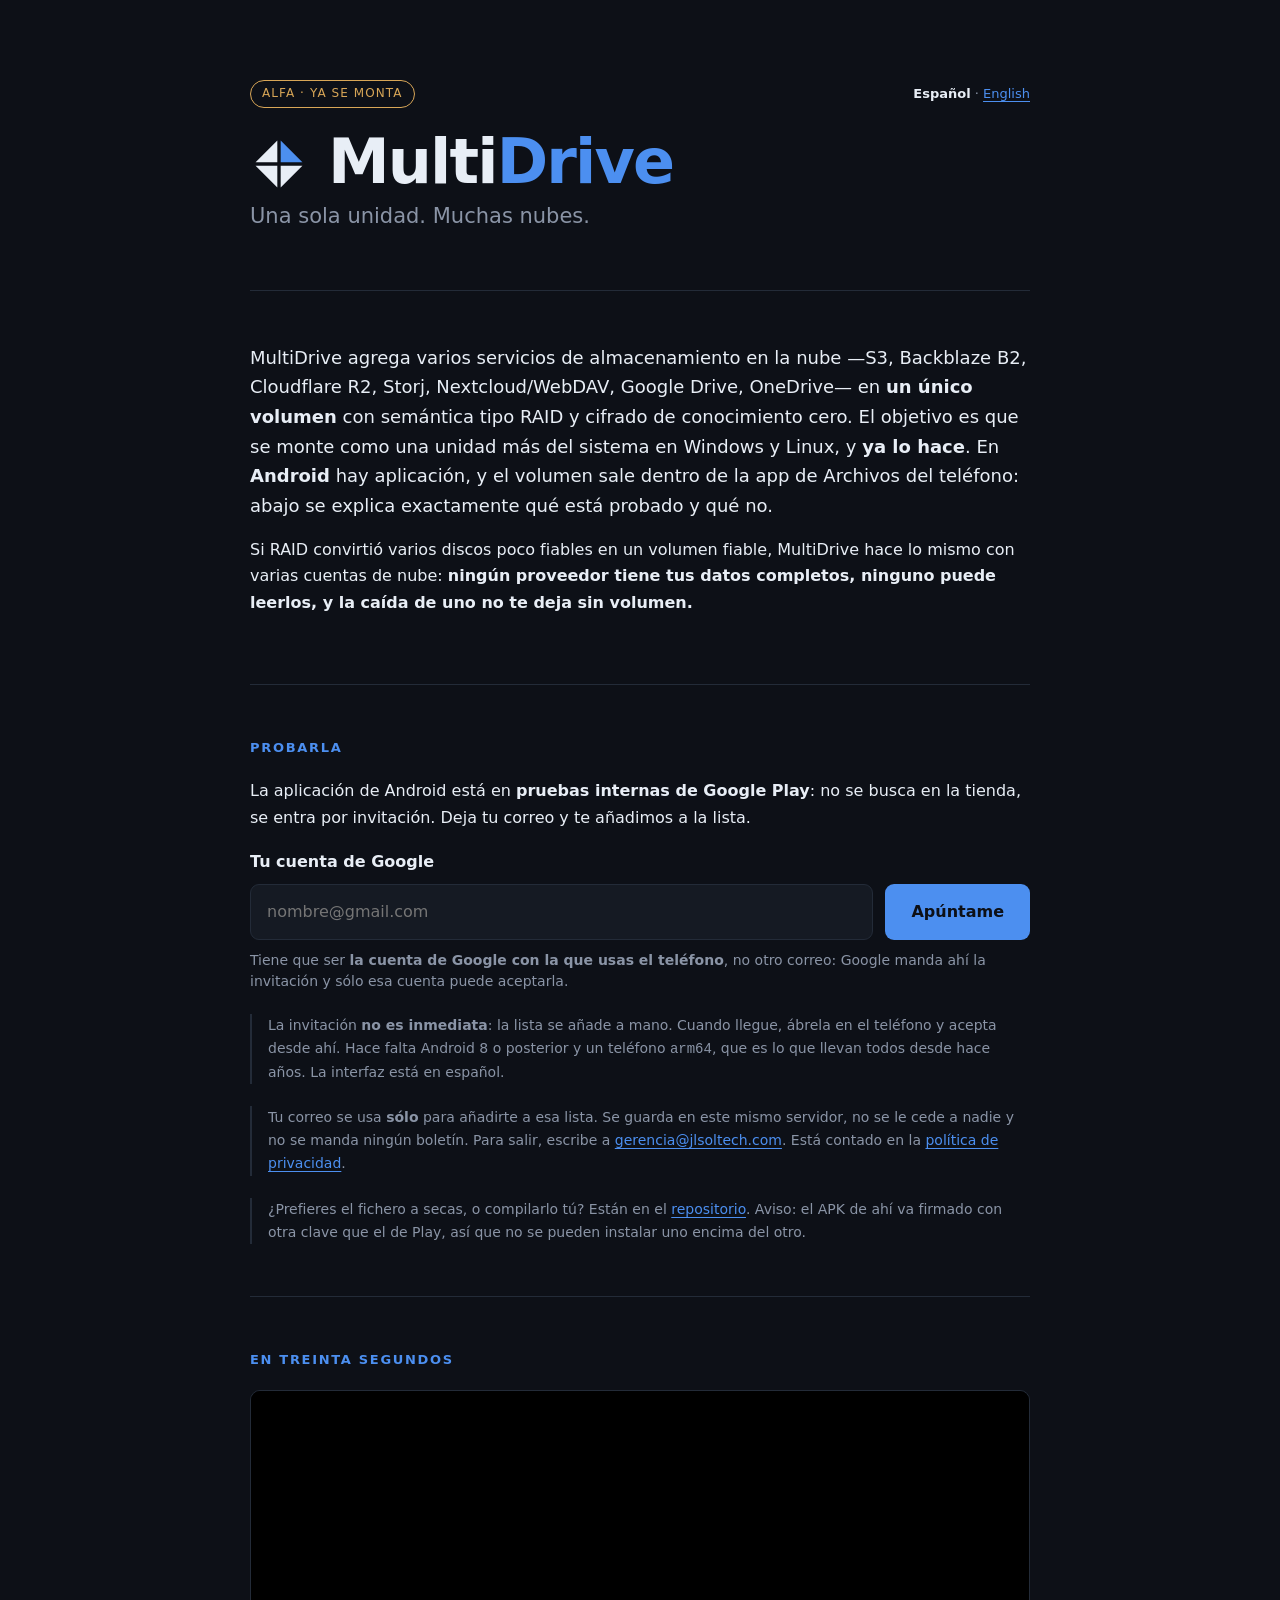
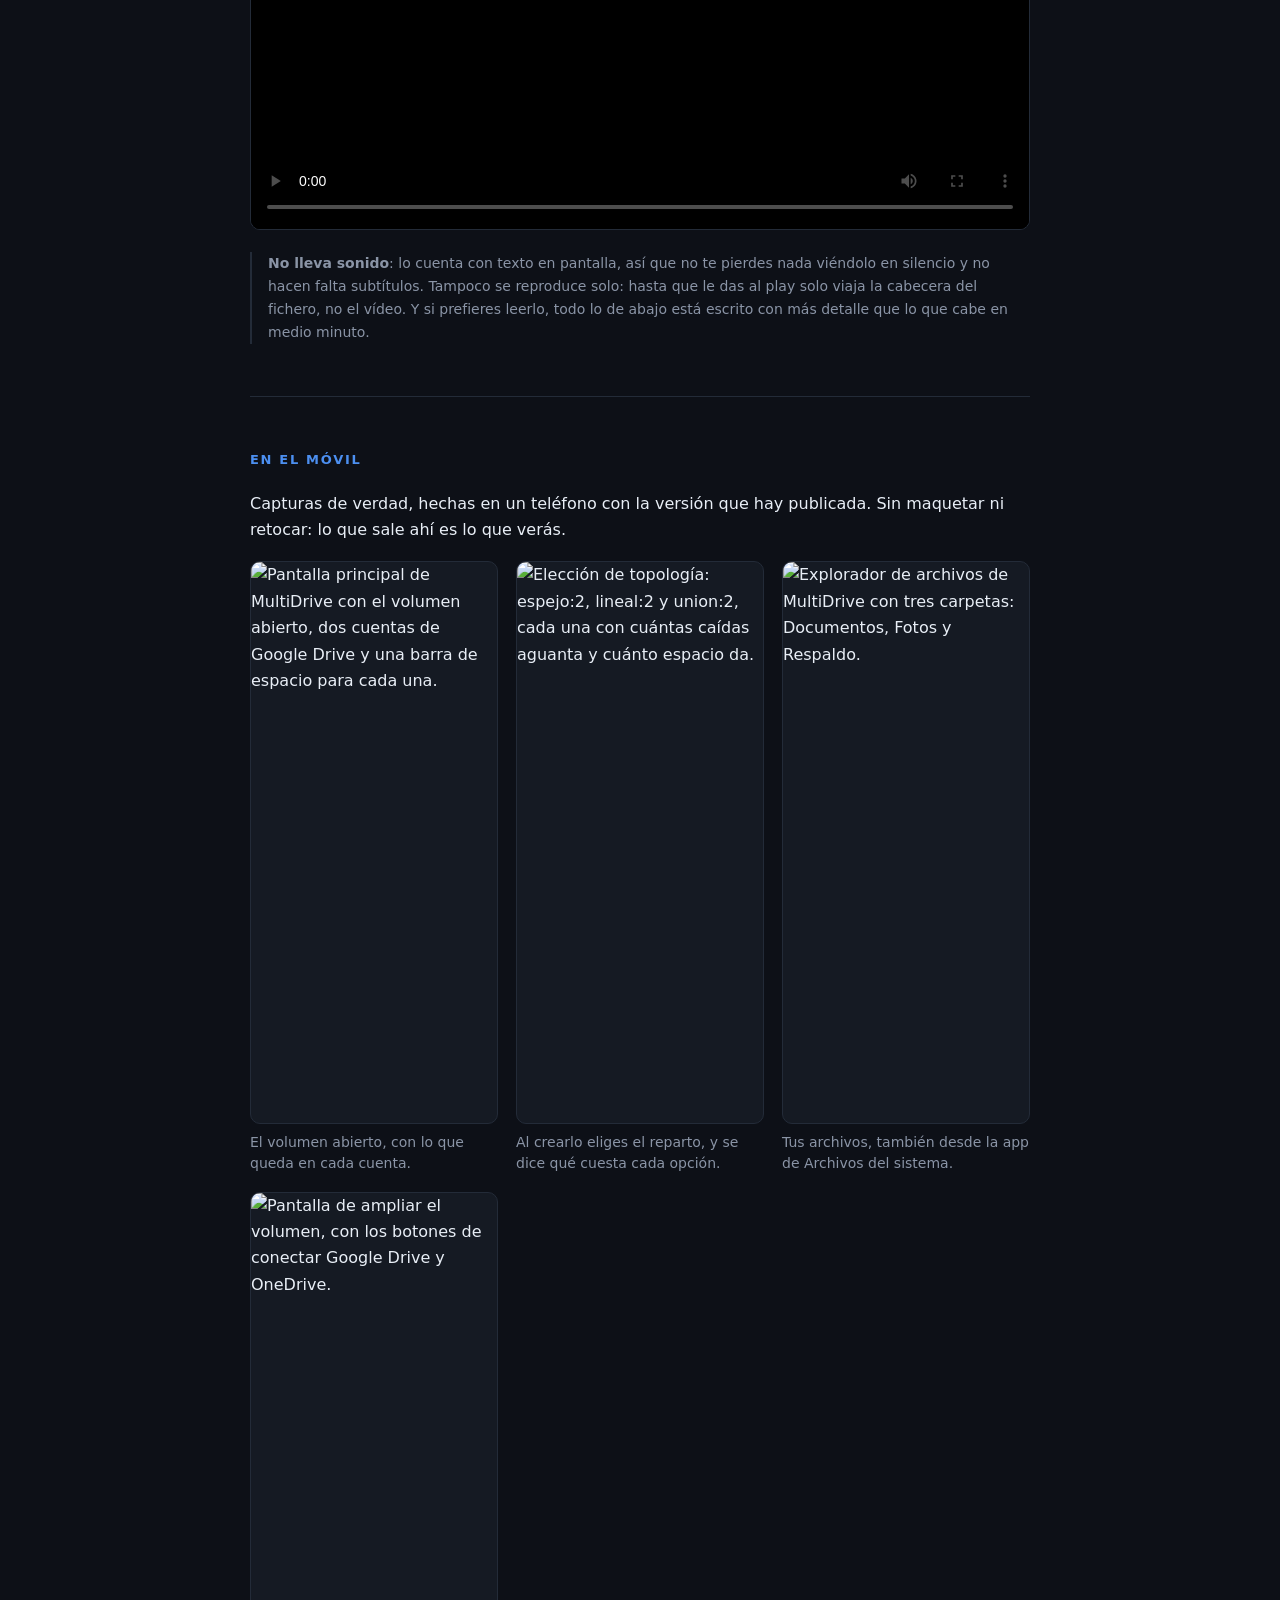
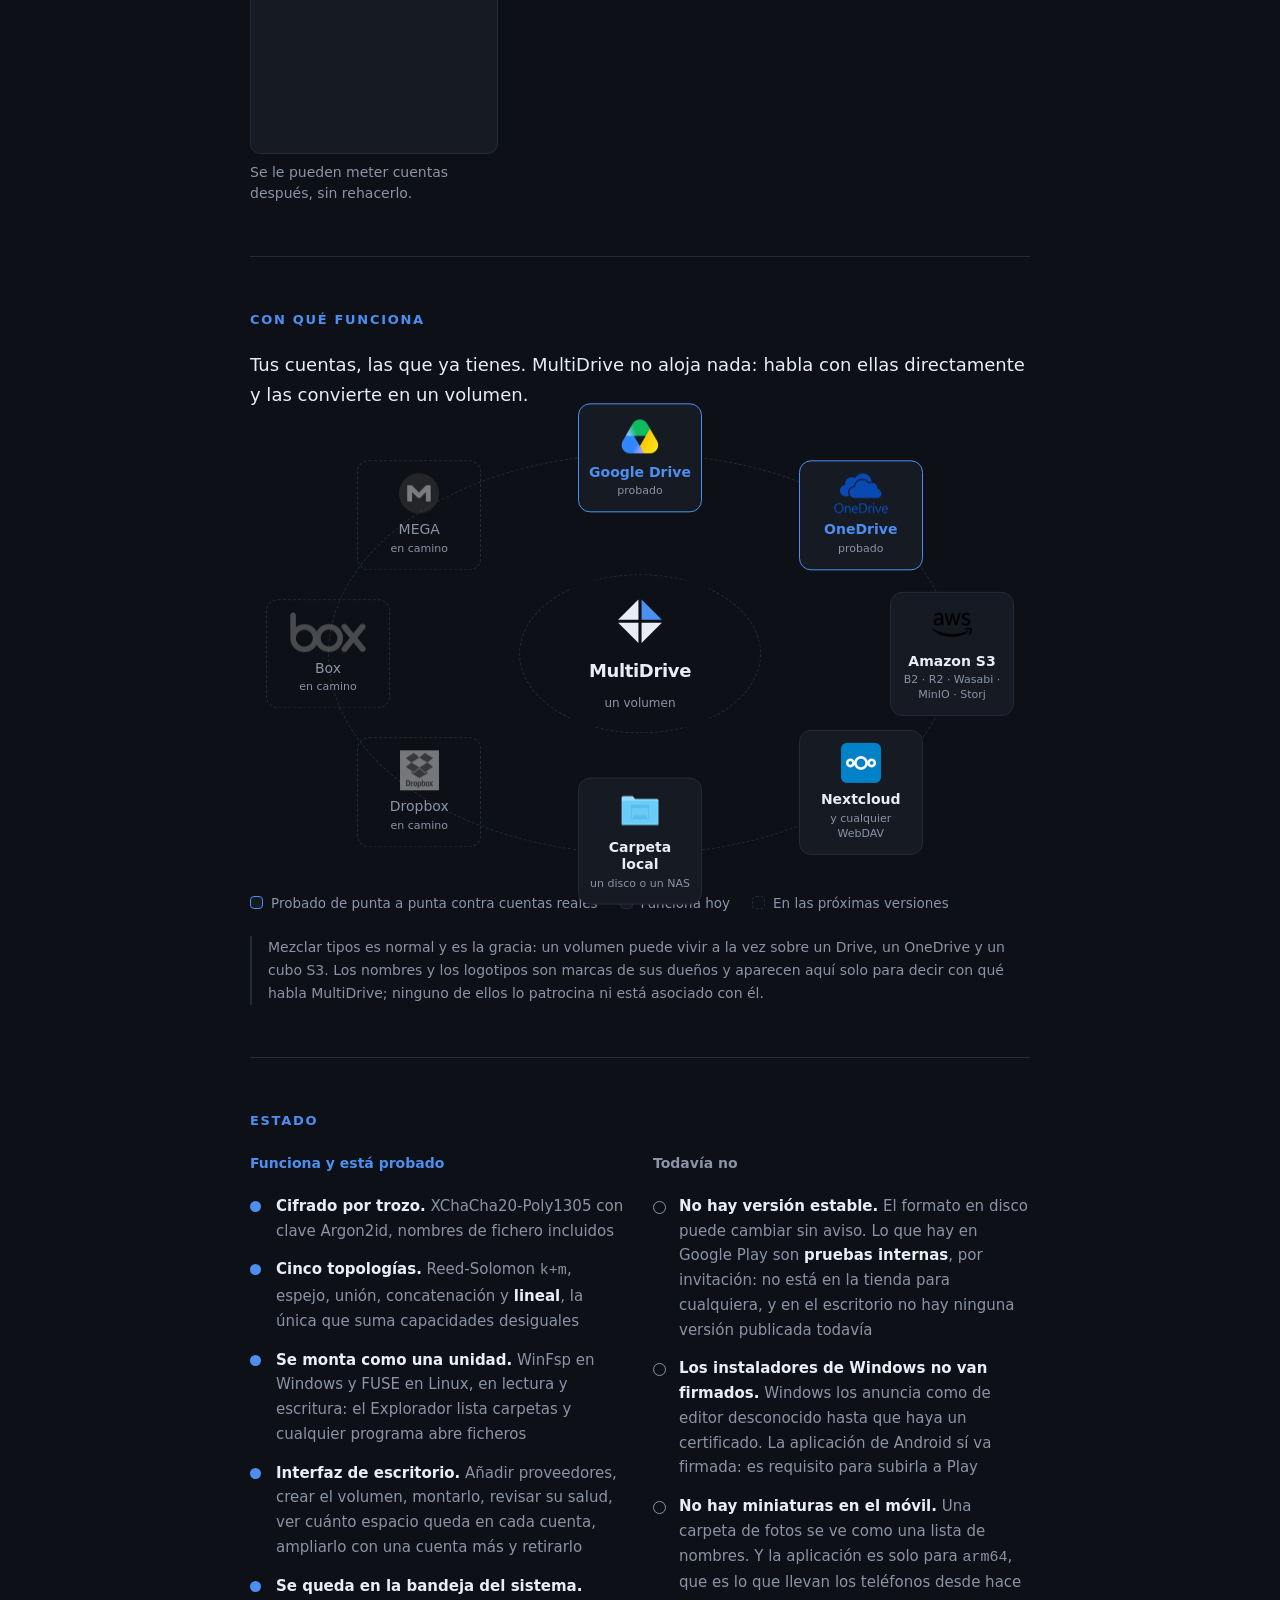
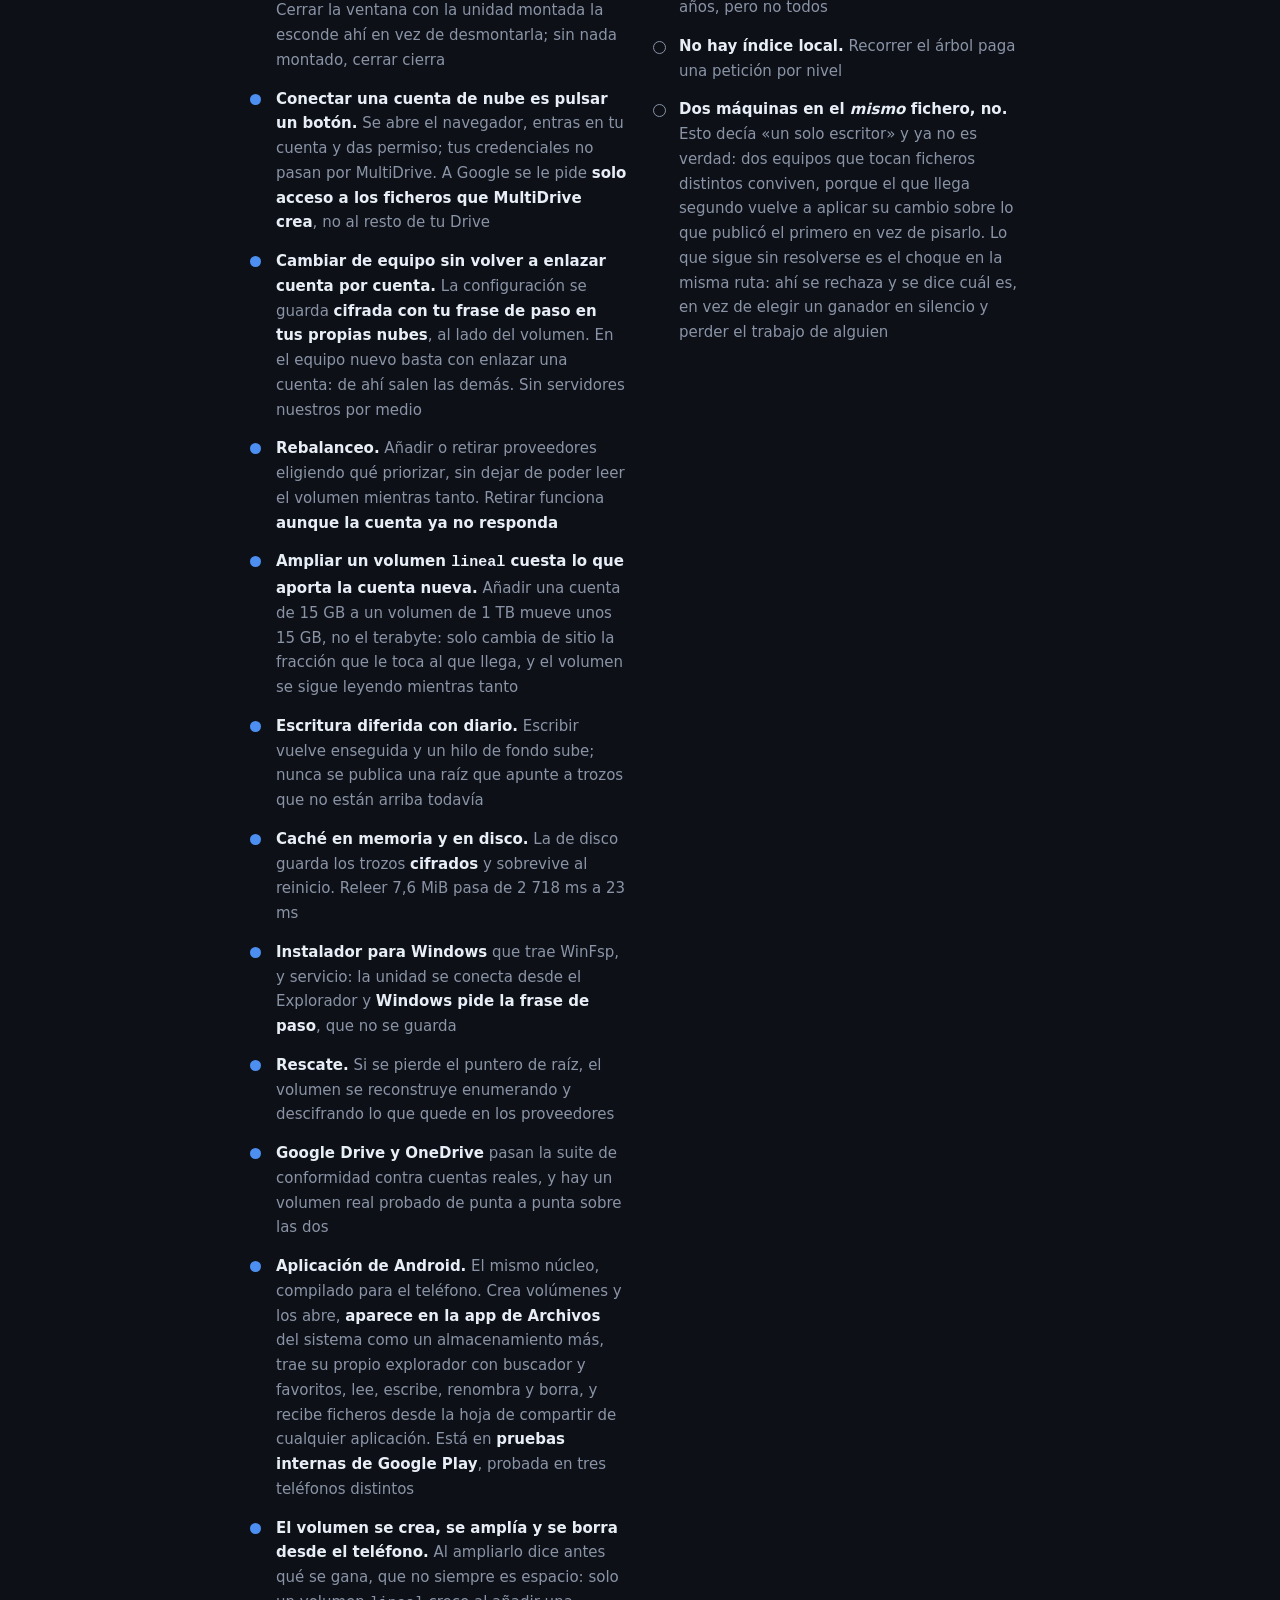
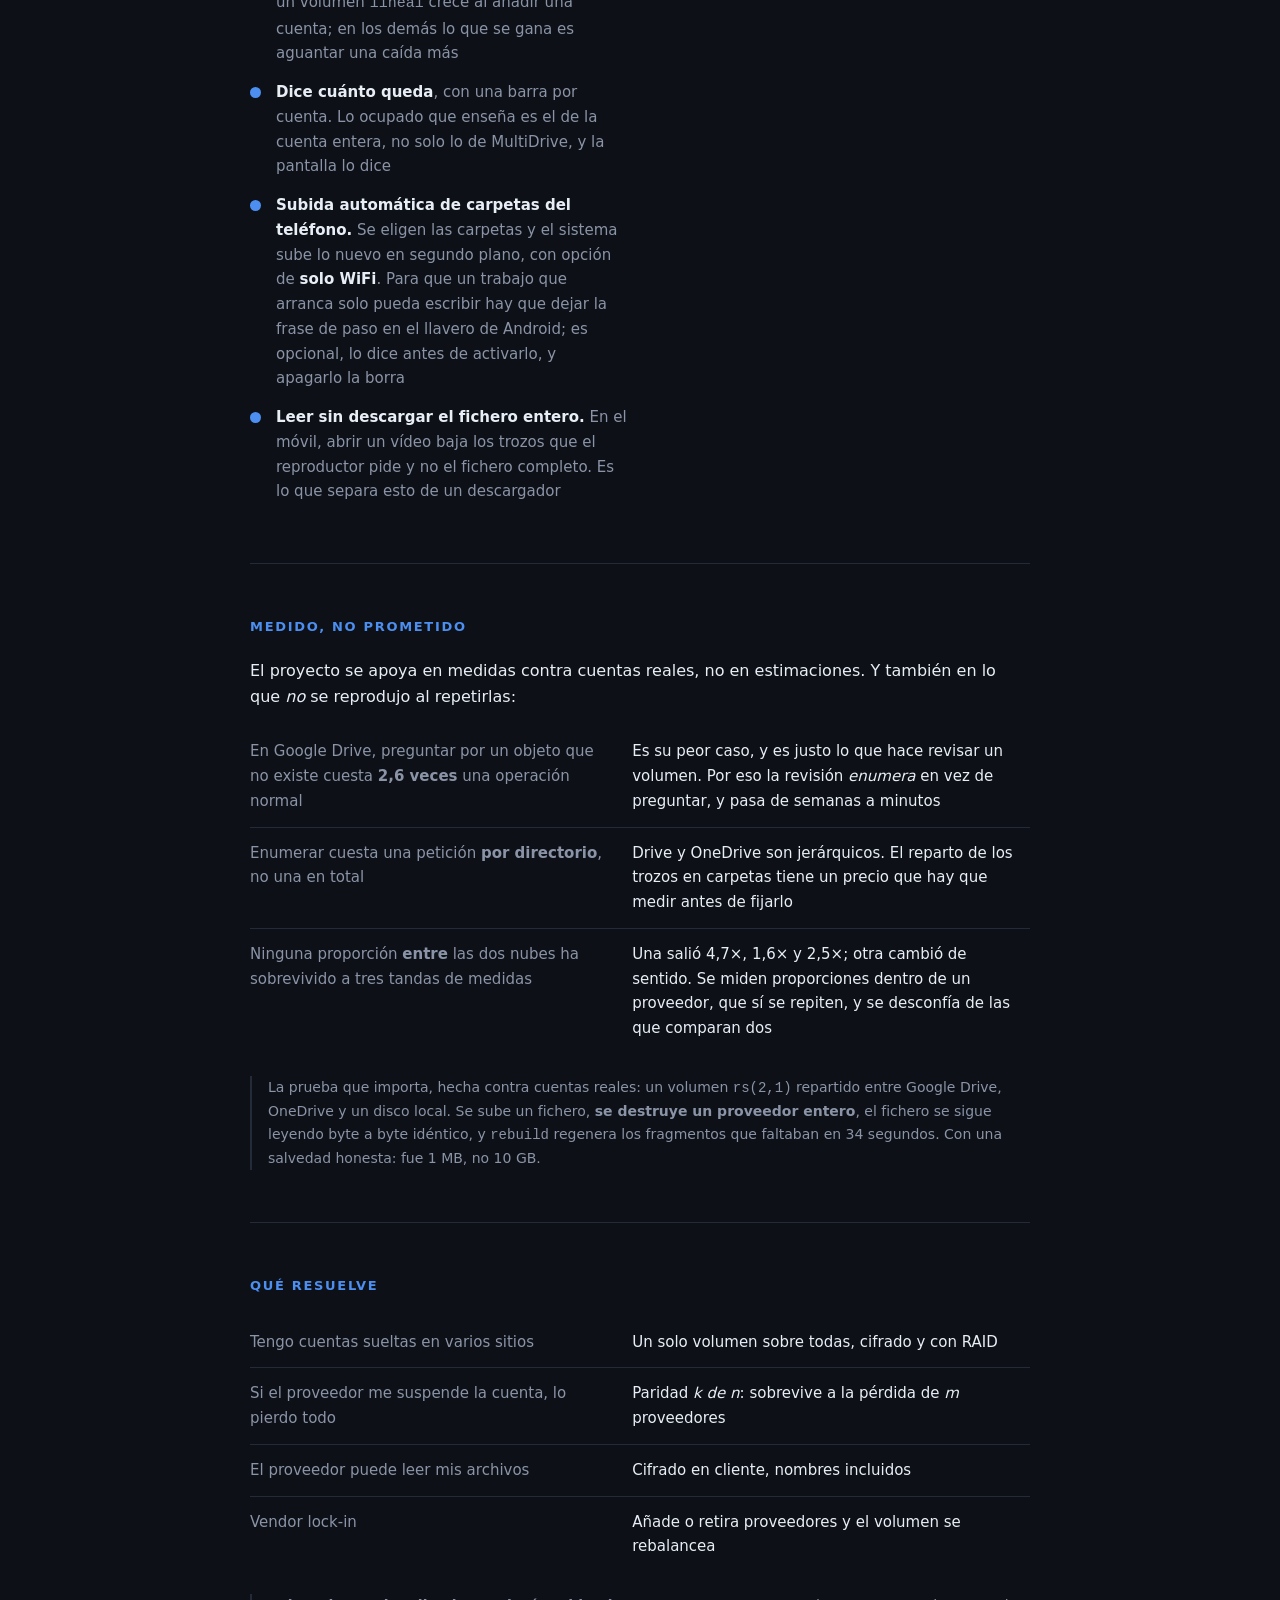
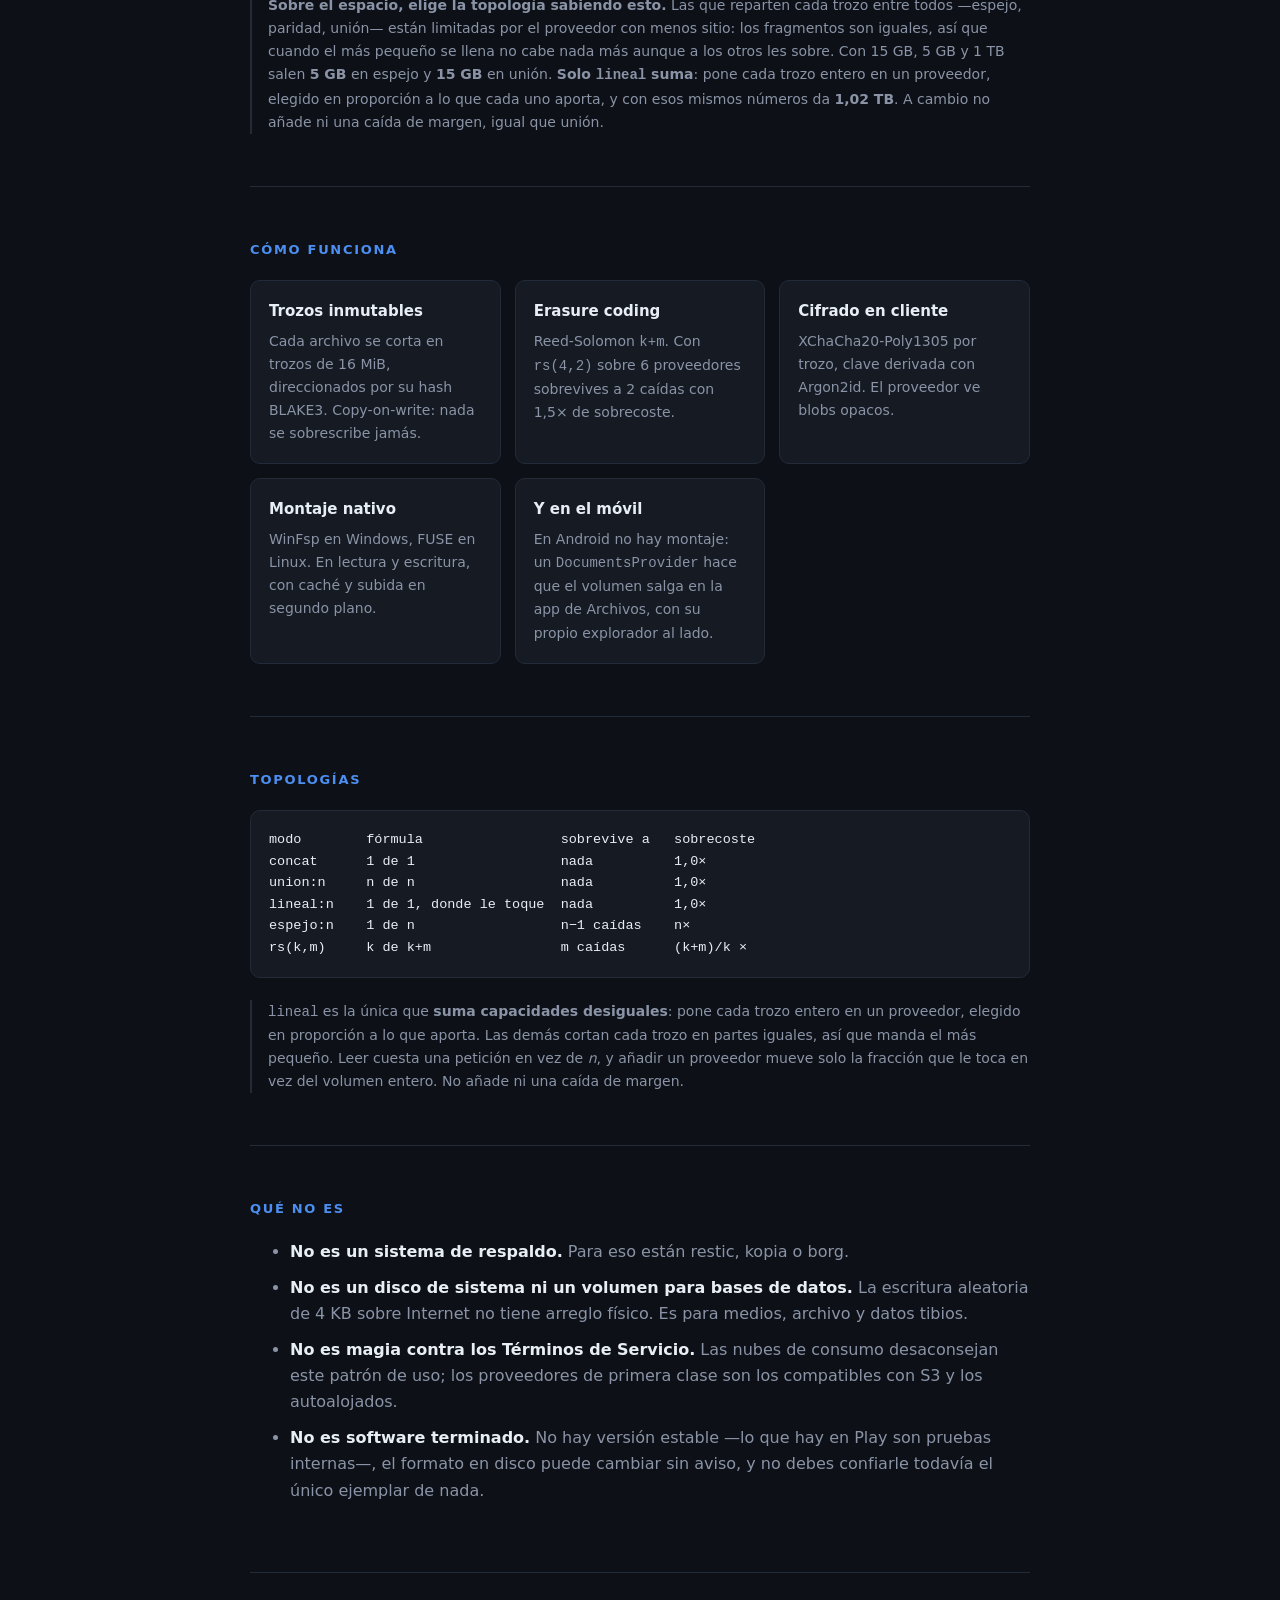
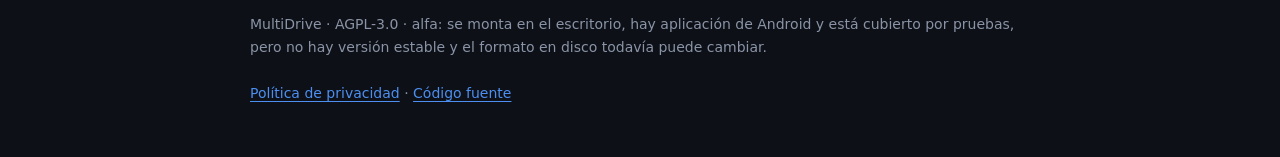
==== commit 5c0669ba: "Un formulario para entrar en las pruebas, en vez de la descarga suelta La descarga directa dejaba do" ====
--- a/site/index.html
+++ b/site/index.html
@@ -80,14 +80,26 @@
   border-radius:10px;background:var(--panel)}
 .capturas figcaption{color:var(--muted);font-size:14px;line-height:1.5;margin-top:8px}
 
-/* La descarga. El boton y su letra pequena van en la misma linea mientras quepan, y se
-   apilan cuando no: en un movil, un boton al lado de tres lineas de texto deja las dos cosas
-   estrechas. */
-.descarga{display:flex;flex-wrap:wrap;align-items:center;gap:14px;margin:18px 0 14px}
+/* El formulario para entrar en las pruebas. El campo y el boton van juntos mientras quepan y
+   se apilan cuando no: en un movil, un boton al lado de un campo deja los dos inservibles. */
+.apuntarse{margin:18px 0 14px}
+.apuntarse label{display:block;font-weight:600;margin-bottom:8px}
+.fila{display:flex;flex-wrap:wrap;gap:12px}
+.apuntarse input[type=email]{flex:1 1 16rem;min-width:0;background:var(--panel);
+  color:var(--fg);border:1px solid var(--line);border-radius:9px;padding:14px 16px;
+  font:inherit}
+.apuntarse input[type=email]:focus-visible{outline:2px solid var(--accent);outline-offset:1px}
 .boton{display:inline-block;background:var(--accent);color:#0d1017;text-decoration:none;
-  font-weight:700;padding:14px 26px;border-radius:9px;white-space:nowrap}
+  font-weight:700;padding:14px 26px;border-radius:9px;white-space:nowrap;border:0;
+  font-size:inherit;font-family:inherit;cursor:pointer}
 .boton:hover,.boton:focus-visible{background:var(--accent-suave)}
-.letra-pequena{color:var(--muted);font-size:14px;line-height:1.5}
+.letra-pequena{color:var(--muted);font-size:14px;line-height:1.5;margin-top:10px}
+
+/* La trampa para robots. Fuera de la pantalla y fuera del recorrido del tabulador, no
+   `display:none`: hay robots que saltan lo que esta oculto asi, y el campo sirve justo para
+   que lo rellenen. Quien navega con lector de pantalla no se lo encuentra por el
+   `aria-hidden` del contenedor. */
+.trampa{position:absolute;left:-9999px;width:1px;height:1px;overflow:hidden}
 footer{padding:40px 0 64px;color:var(--muted);font-size:14px}
 
 /* El corro de proveedores. En pantalla ancha van en circulo alrededor del logotipo; por
@@ -168,28 +180,38 @@
   ninguno puede leerlos, y la caída de uno no te deja sin volumen.</strong></p>
 </section>
 
-<section id="descargar">
-  <h2>Descargar</h2>
-  <p class="descarga">
-    <a class="boton" rel="noopener"
-       href="https://github.com/lmoraperez/multidrive/releases/download/v0.0.1-21/multidrive-0.0.1-21-arm64.apk">
-      Descargar para Android</a>
-    <span class="letra-pequena">APK de 15 MB · versión 0.0.1 (21) · Android 8 o posterior ·
-    teléfonos arm64</span>
-  </p>
-  <p class="nota">Dos cosas antes de instalarlo, y la primera pilla a todo el mundo.
-  <strong>No se puede instalar encima de la versión de Google Play</strong>: este fichero va
-  firmado con nuestra clave de subida y el de Play lo vuelve a firmar Google, así que para
-  Android son dos aplicaciones distintas y la instalación falla. Para cambiar de uno a otro
-  hay que desinstalar primero, y al desinstalar se pierden las cuentas enlazadas en el
-  teléfono —el volumen no se toca: vive en tus cuentas de nube—. Y
-  <strong>comprueba lo que bajas</strong>: la suma <code>sha256</code> y la huella de la firma
-  están en las <a rel="noopener"
-  href="https://github.com/lmoraperez/multidrive/releases/tag/v0.0.1-21">notas de la
-  publicación</a>, con el comando para verificarlas.</p>
-  <p class="nota">Para Windows todavía no hay instalador publicado: se compila desde el
-  código, y está contado en el <a rel="noopener"
-  href="https://github.com/lmoraperez/multidrive#instalar-en-windows">repositorio</a>.</p>
+<section id="probarla">
+  <h2>Probarla</h2>
+  <p>La aplicación de Android está en <strong>pruebas internas de Google Play</strong>: no se
+  busca en la tienda, se entra por invitación. Deja tu correo y te añadimos a la lista.</p>
+  <form class="apuntarse" method="post" action="/apuntarse">
+    <input type="hidden" name="lang" value="es">
+    <div class="trampa" aria-hidden="true">
+      <label>Déjalo vacío <input type="text" name="telefono" tabindex="-1"
+             autocomplete="off"></label>
+    </div>
+    <label for="correo">Tu cuenta de Google</label>
+    <div class="fila">
+      <input id="correo" type="email" name="correo" required maxlength="254"
+             autocomplete="email" spellcheck="false" placeholder="nombre@gmail.com">
+      <button class="boton" type="submit">Apúntame</button>
+    </div>
+    <p class="letra-pequena">Tiene que ser <strong>la cuenta de Google con la que usas el
+    teléfono</strong>, no otro correo: Google manda ahí la invitación y sólo esa cuenta puede
+    aceptarla.</p>
+  </form>
+  <p class="nota">La invitación <strong>no es inmediata</strong>: la lista se añade a mano.
+  Cuando llegue, ábrela en el teléfono y acepta desde ahí. Hace falta Android 8 o posterior y
+  un teléfono <code>arm64</code>, que es lo que llevan todos desde hace años. La interfaz está
+  en español.</p>
+  <p class="nota">Tu correo se usa <strong>sólo</strong> para añadirte a esa lista. Se guarda
+  en este mismo servidor, no se le cede a nadie y no se manda ningún boletín. Para salir,
+  escribe a <a href="mailto:gerencia@jlsoltech.com">gerencia@jlsoltech.com</a>. Está contado en
+  la <a href="/privacidad.html">política de privacidad</a>.</p>
+  <p class="nota">¿Prefieres el fichero a secas, o compilarlo tú? Están en el
+  <a rel="noopener" href="https://github.com/lmoraperez/multidrive/releases/latest">repositorio</a>.
+  Aviso: el APK de ahí va firmado con otra clave que el de Play, así que no se pueden
+  instalar uno encima del otro.</p>
 </section>
 
 <section id="spot">
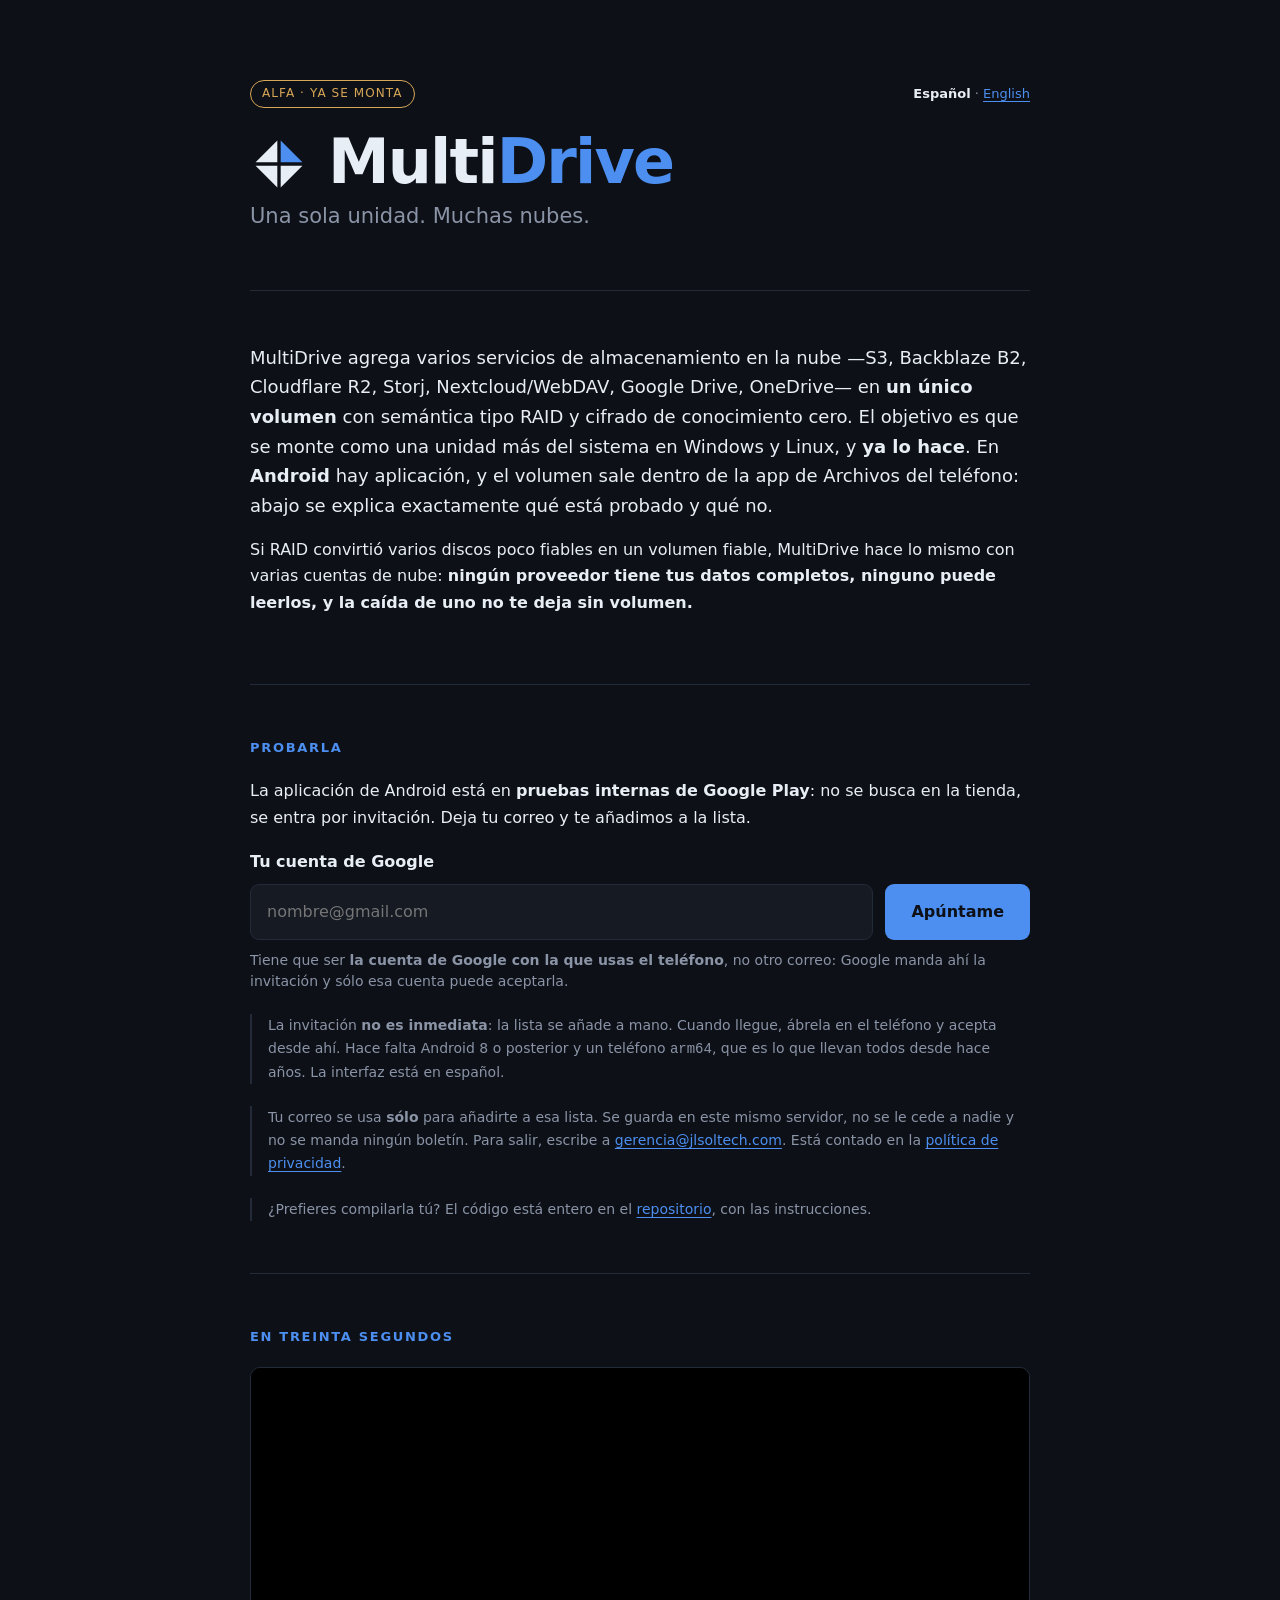
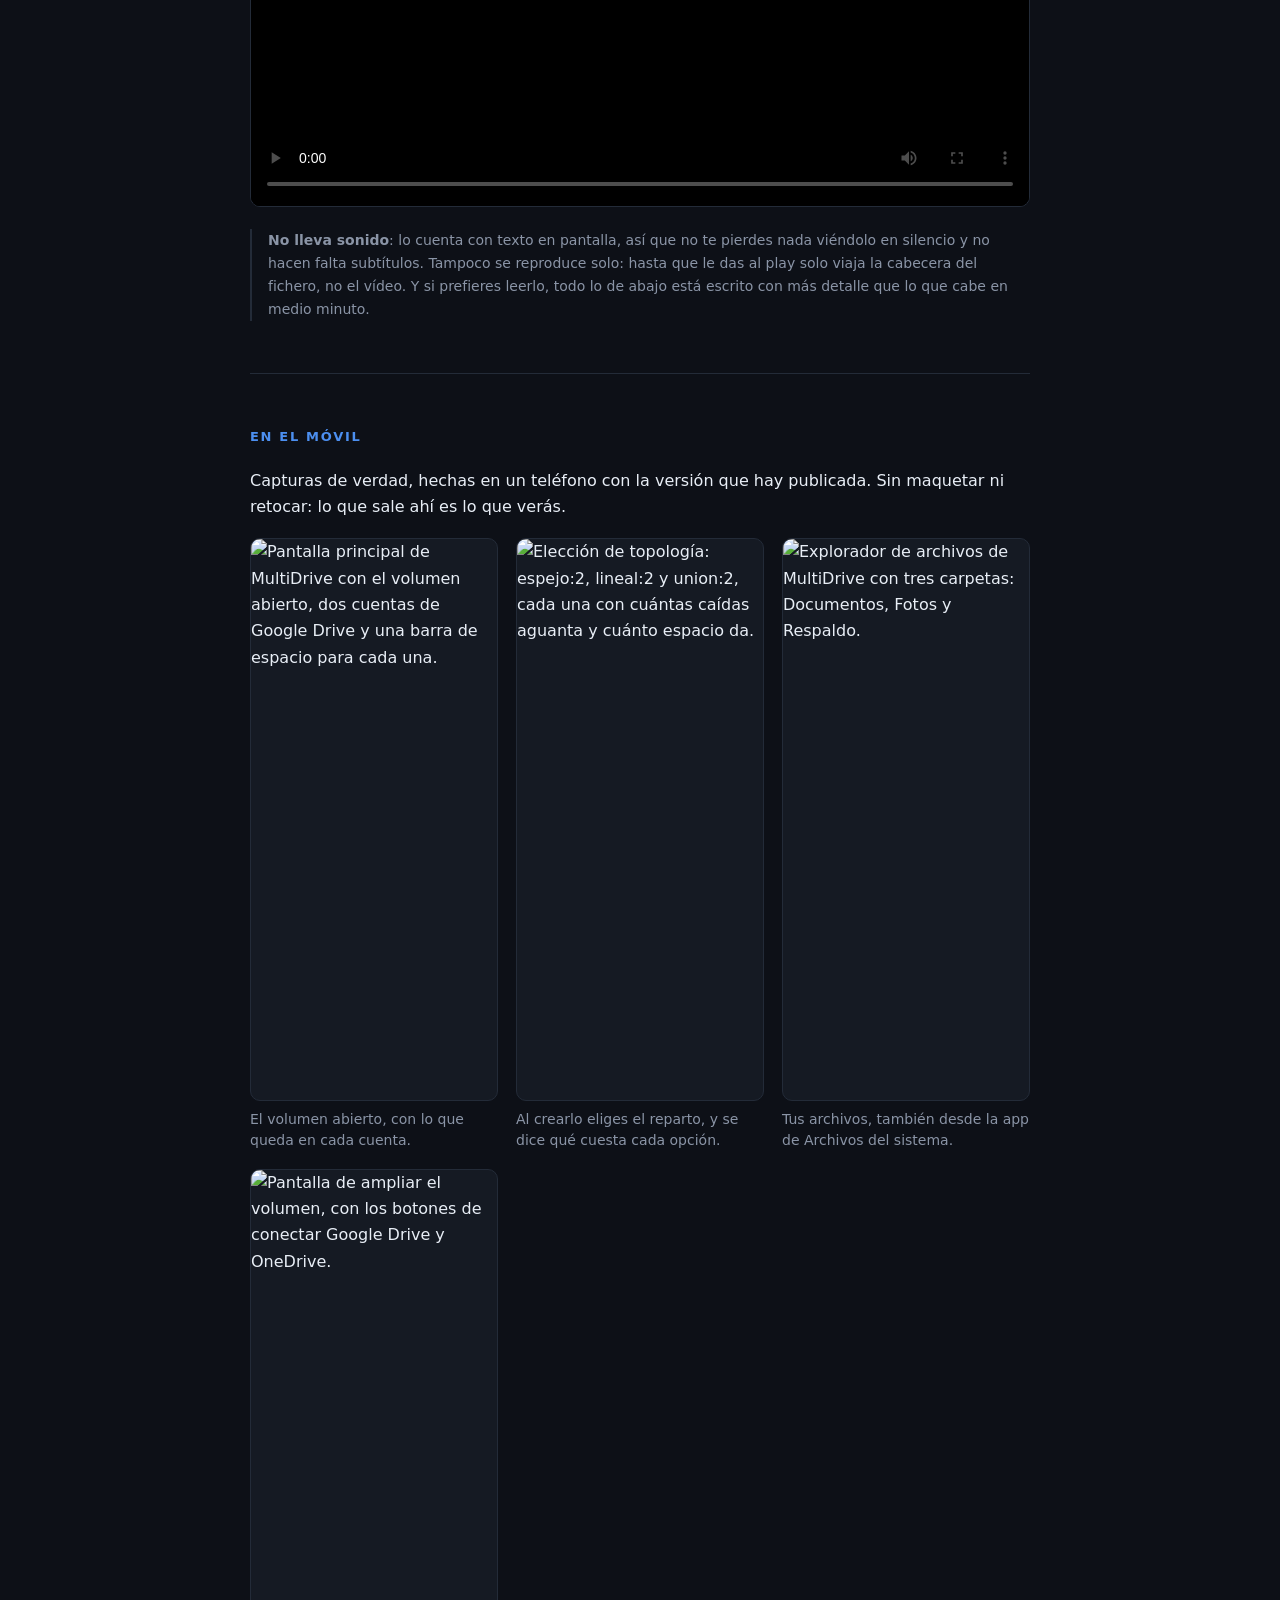
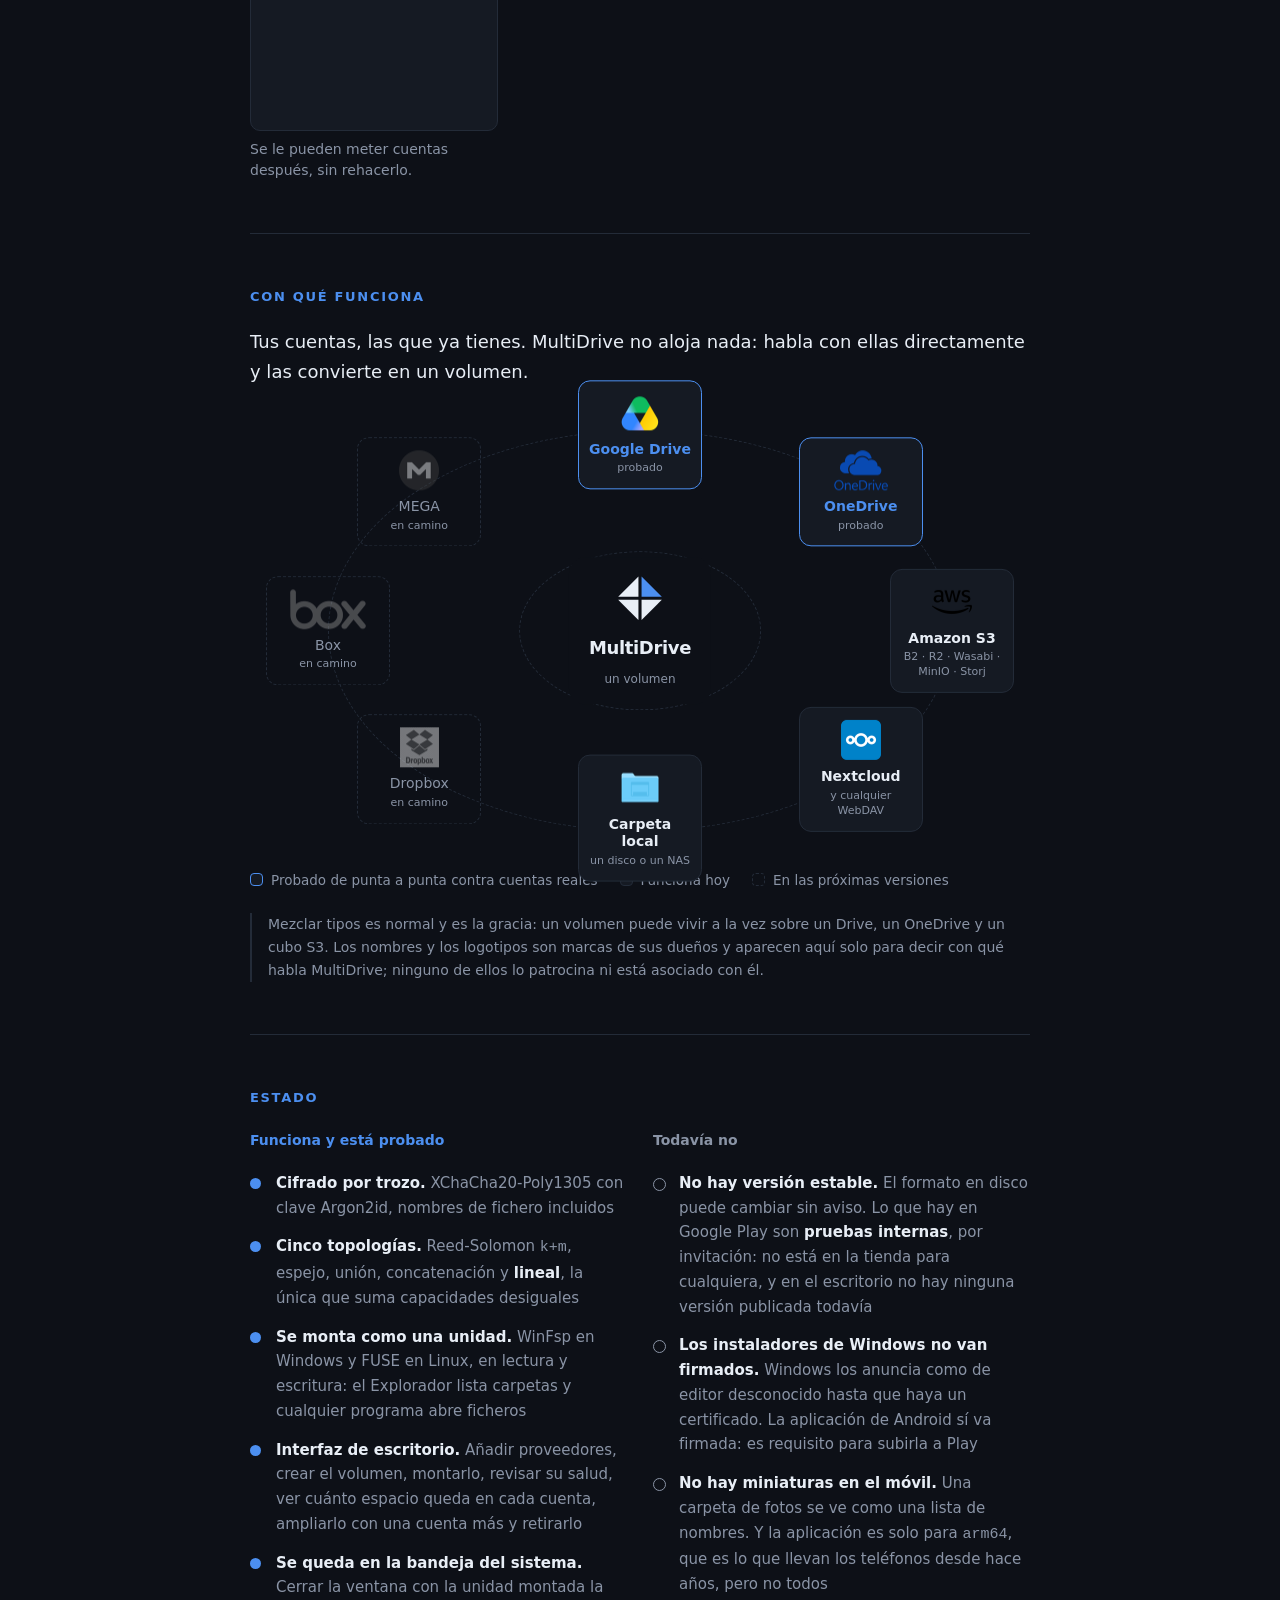
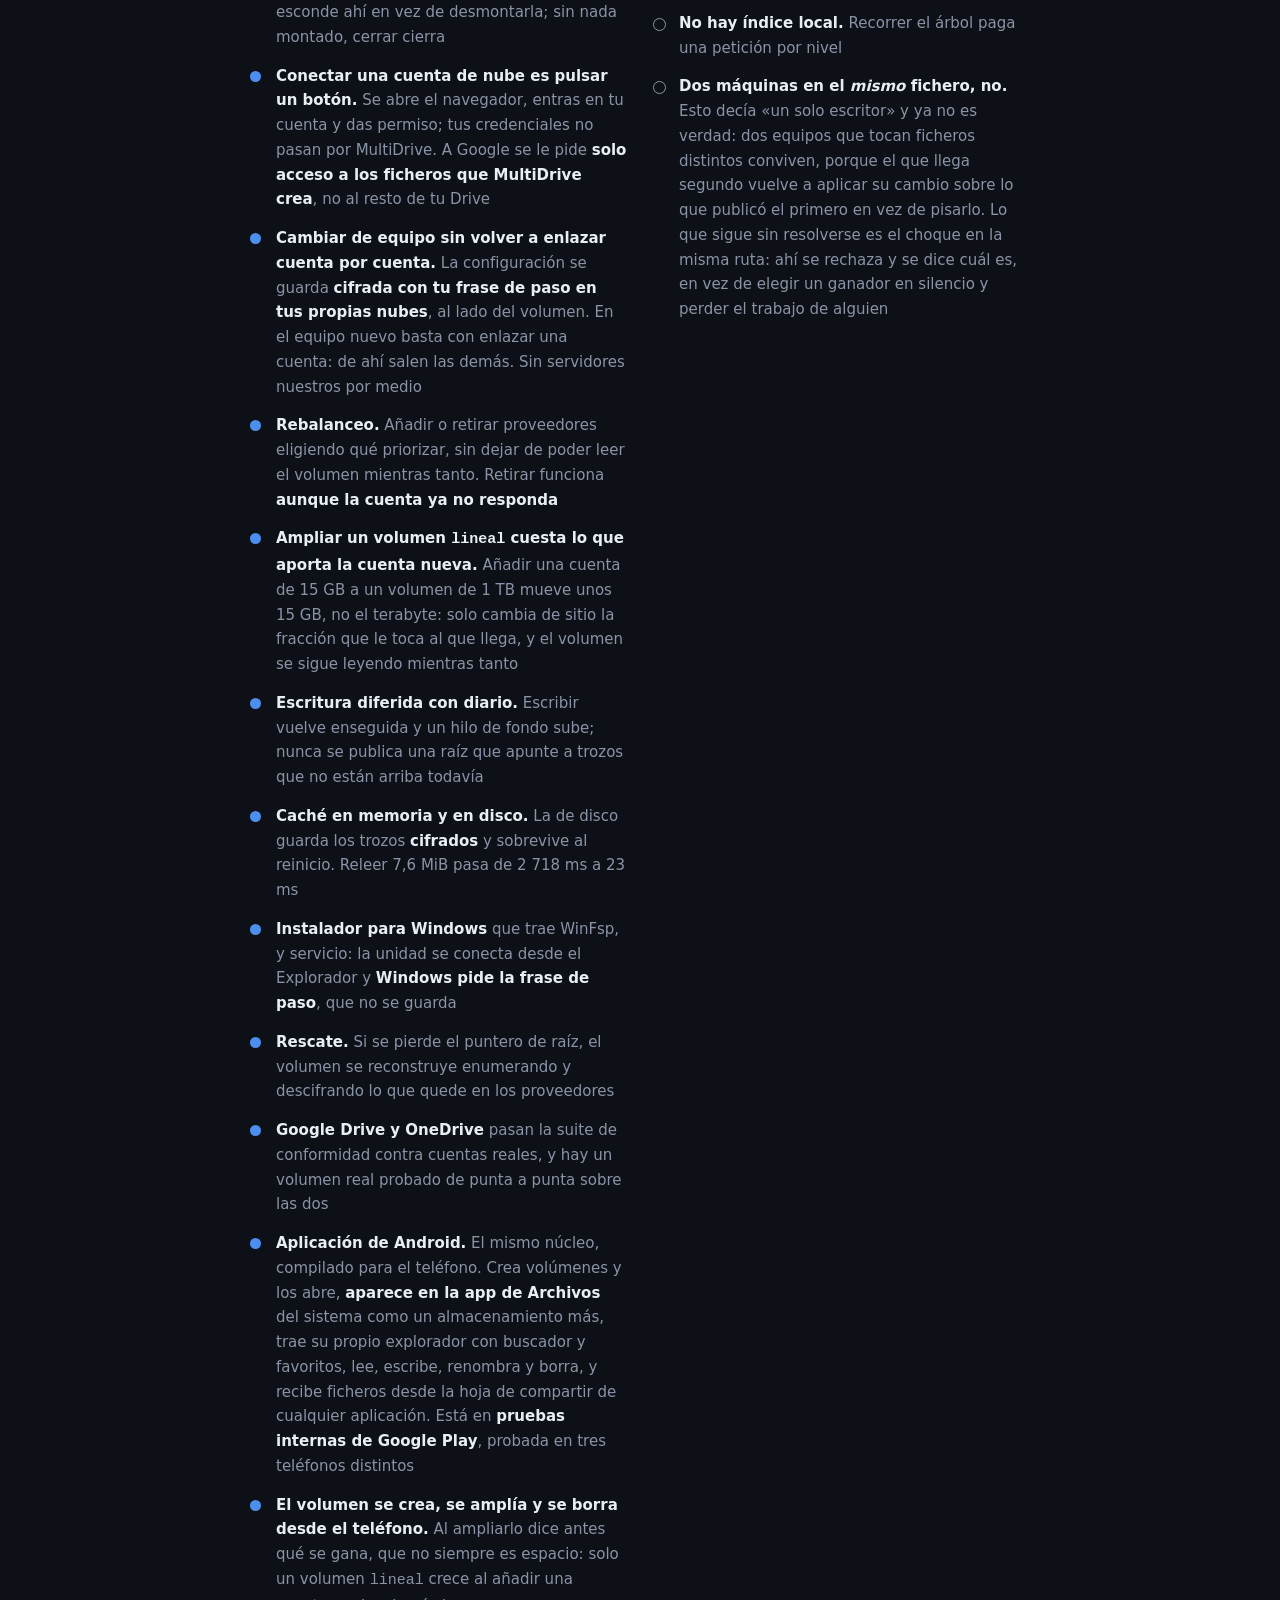
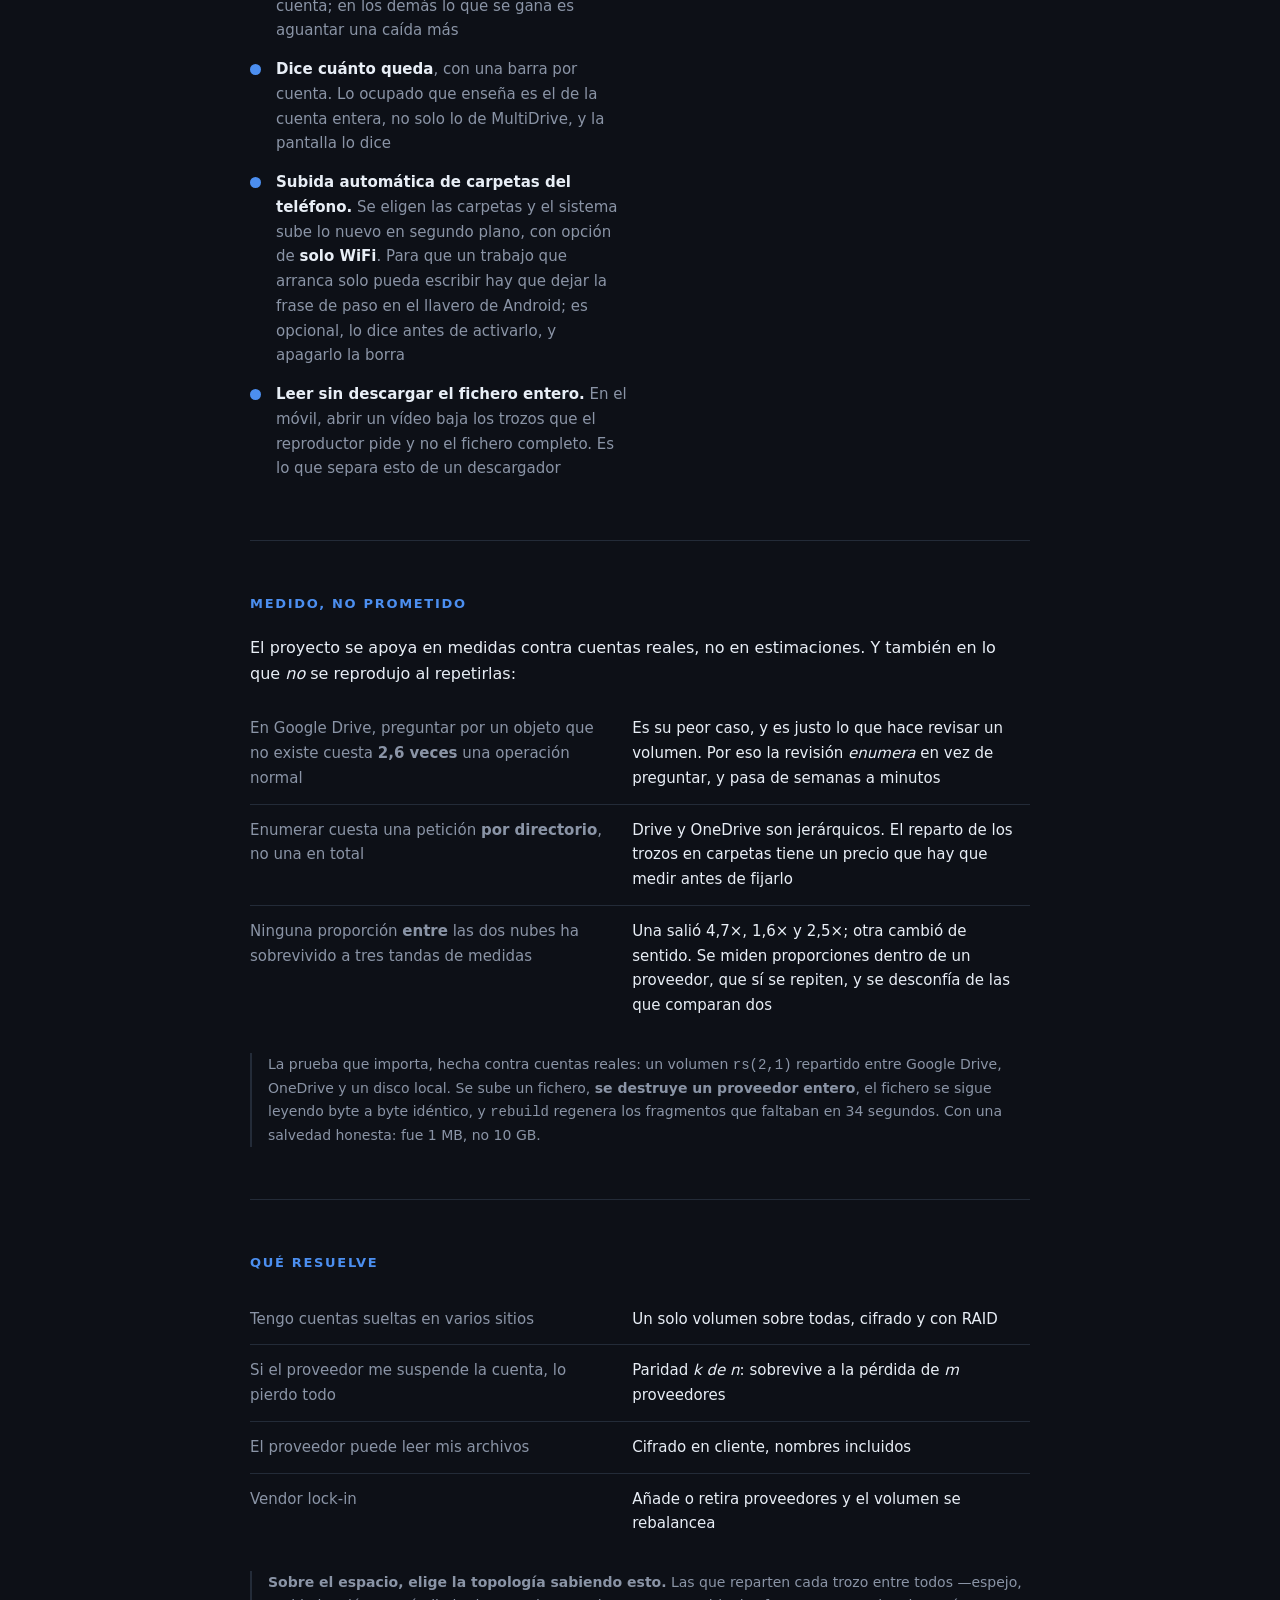
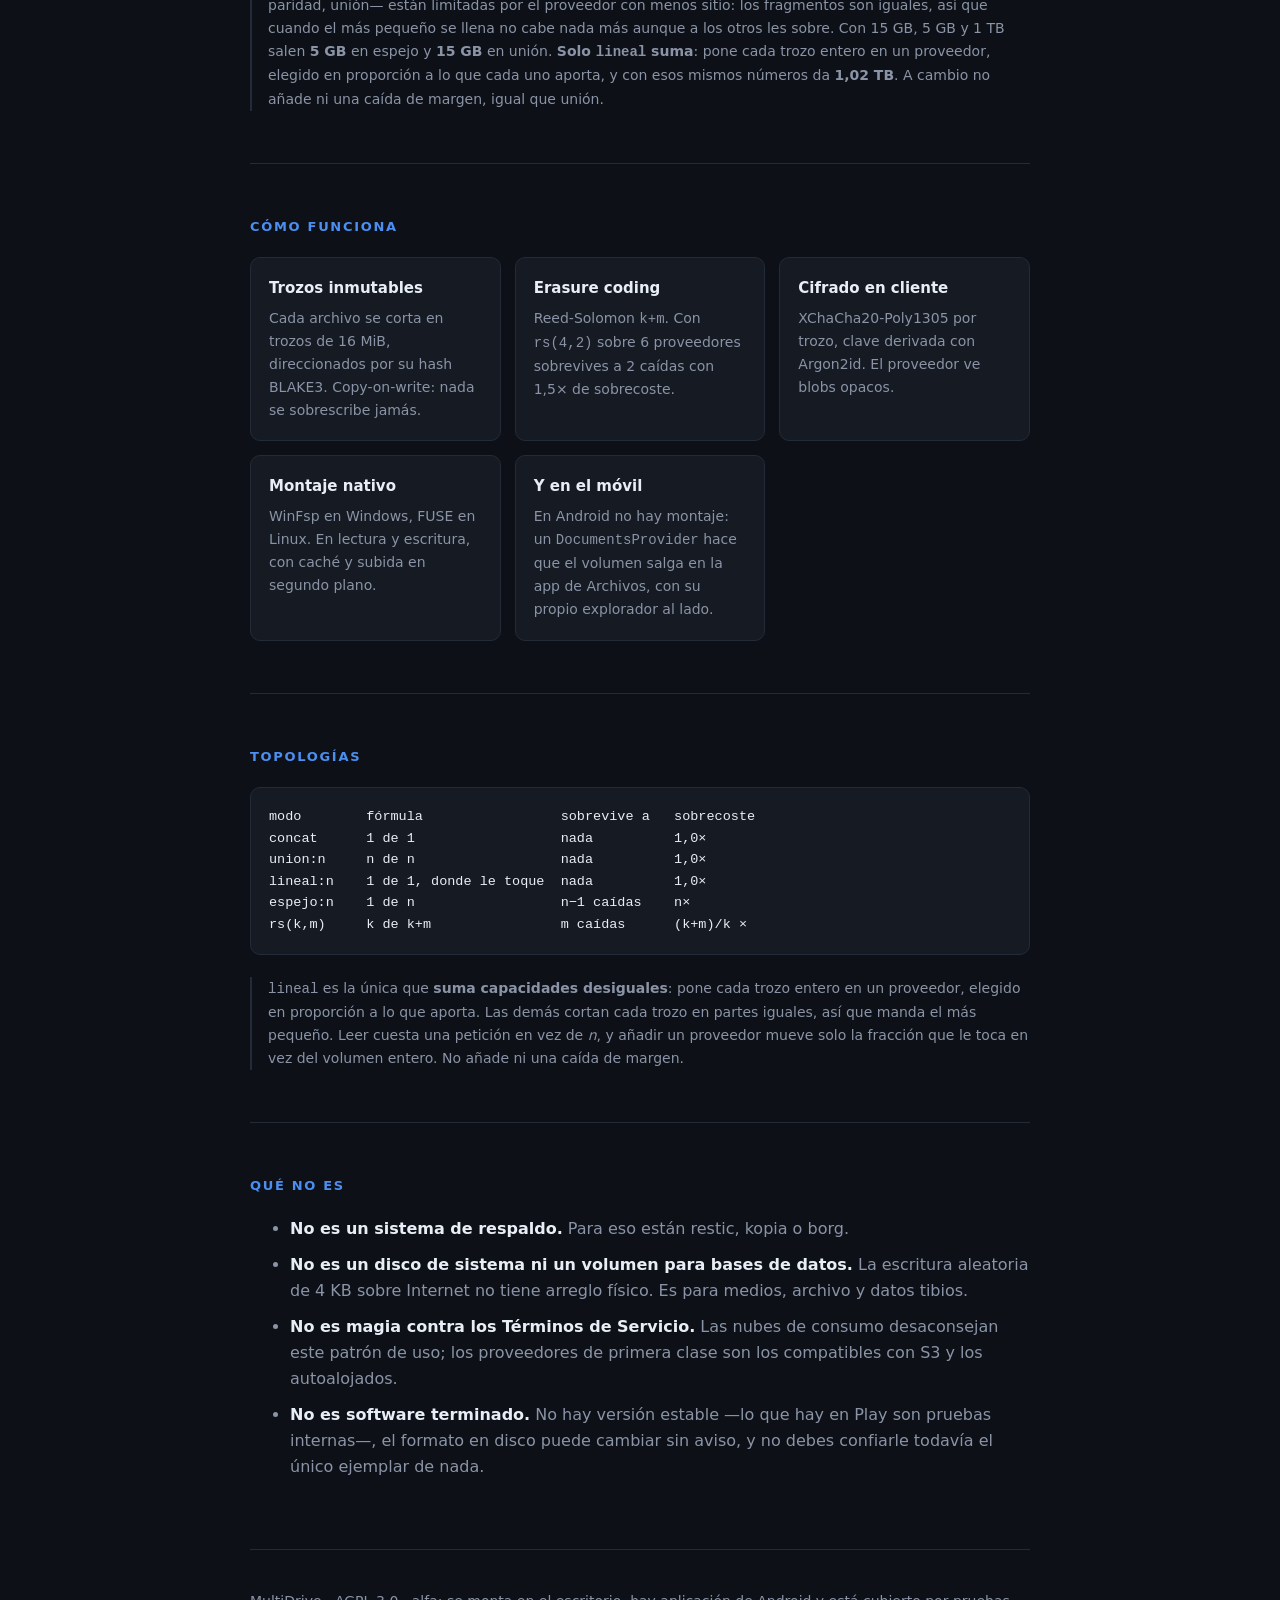
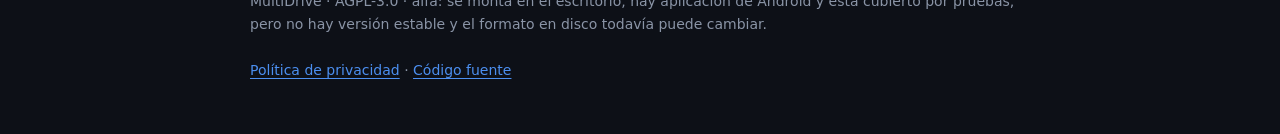
==== commit 92851fa0: "Un solo camino para probarla: el formulario. Fuera el APK suelto Tener la descarga directa y las pru" ====
--- a/site/index.html
+++ b/site/index.html
@@ -208,10 +208,9 @@
   en este mismo servidor, no se le cede a nadie y no se manda ningún boletín. Para salir,
   escribe a <a href="mailto:gerencia@jlsoltech.com">gerencia@jlsoltech.com</a>. Está contado en
   la <a href="/privacidad.html">política de privacidad</a>.</p>
-  <p class="nota">¿Prefieres el fichero a secas, o compilarlo tú? Están en el
-  <a rel="noopener" href="https://github.com/lmoraperez/multidrive/releases/latest">repositorio</a>.
-  Aviso: el APK de ahí va firmado con otra clave que el de Play, así que no se pueden
-  instalar uno encima del otro.</p>
+  <p class="nota">¿Prefieres compilarla tú? El código está entero en el
+  <a rel="noopener" href="https://github.com/lmoraperez/multidrive">repositorio</a>, con las
+  instrucciones.</p>
 </section>
 
 <section id="spot">
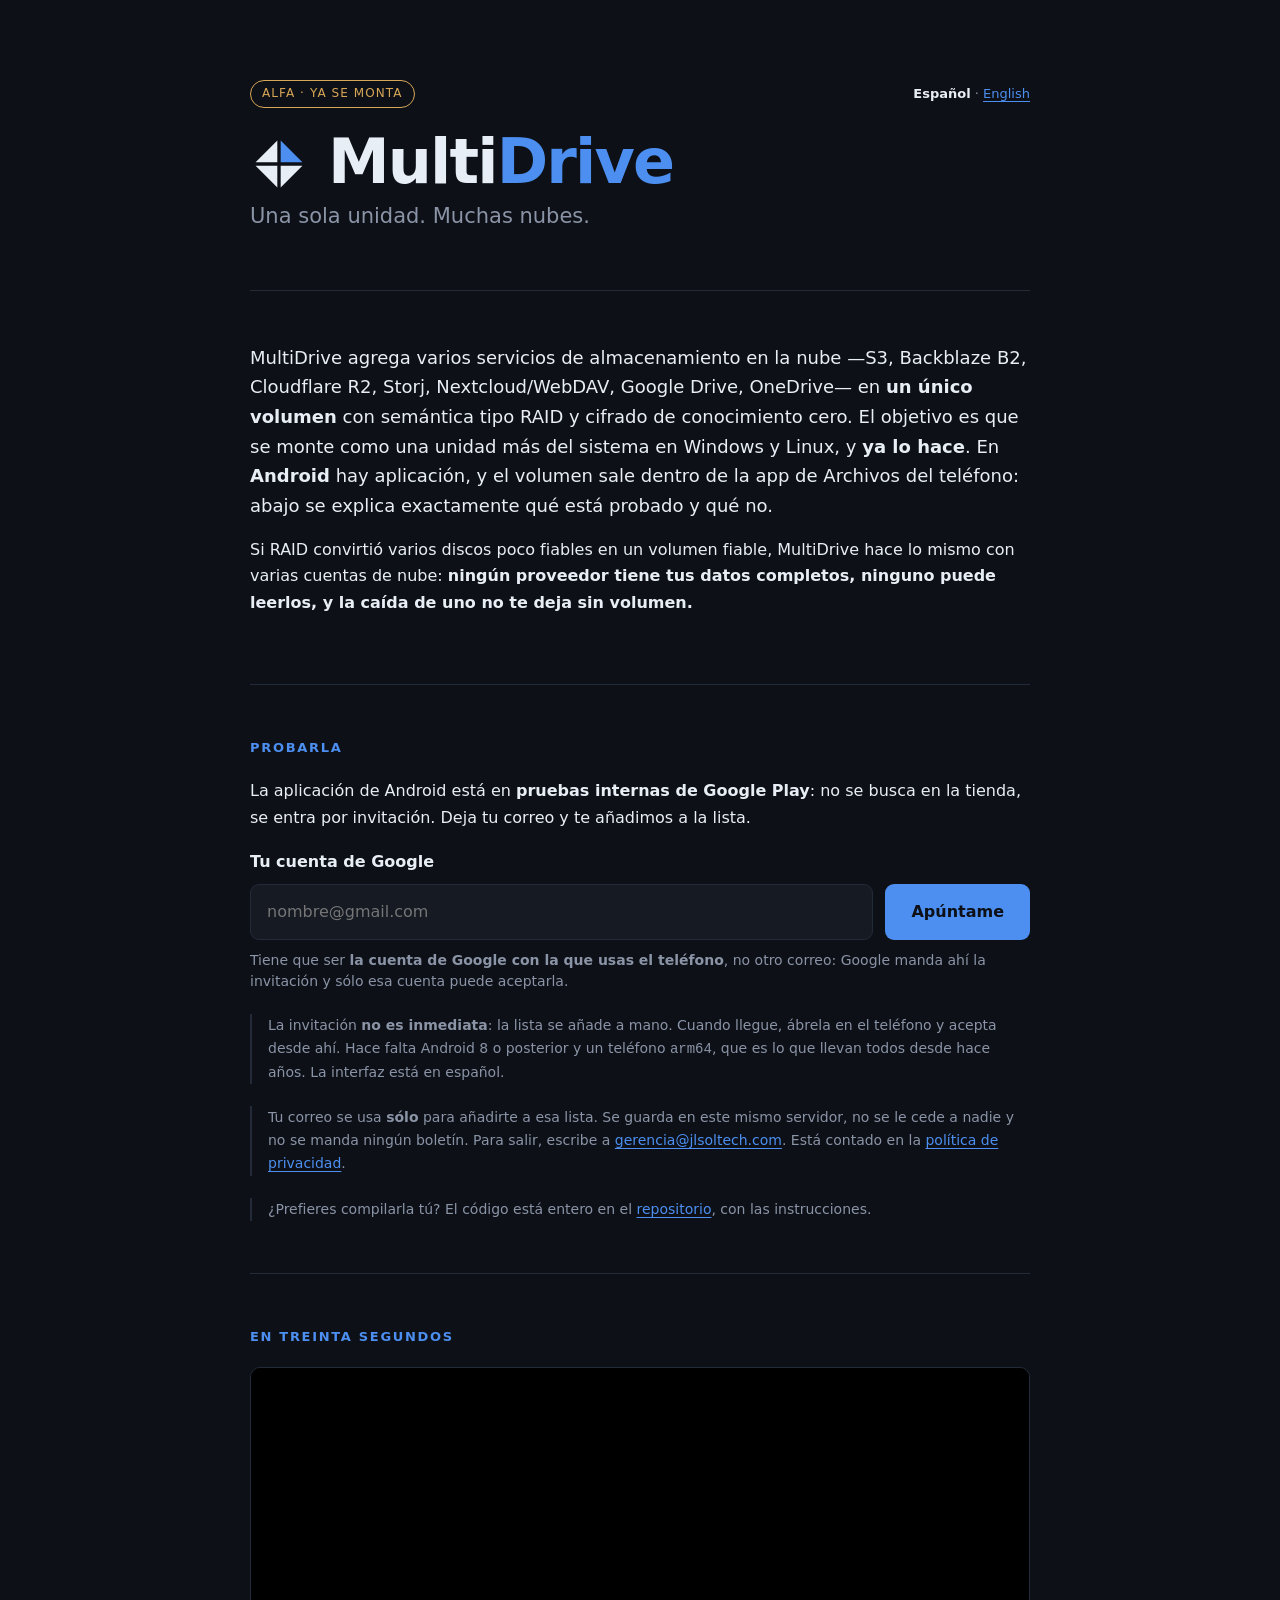
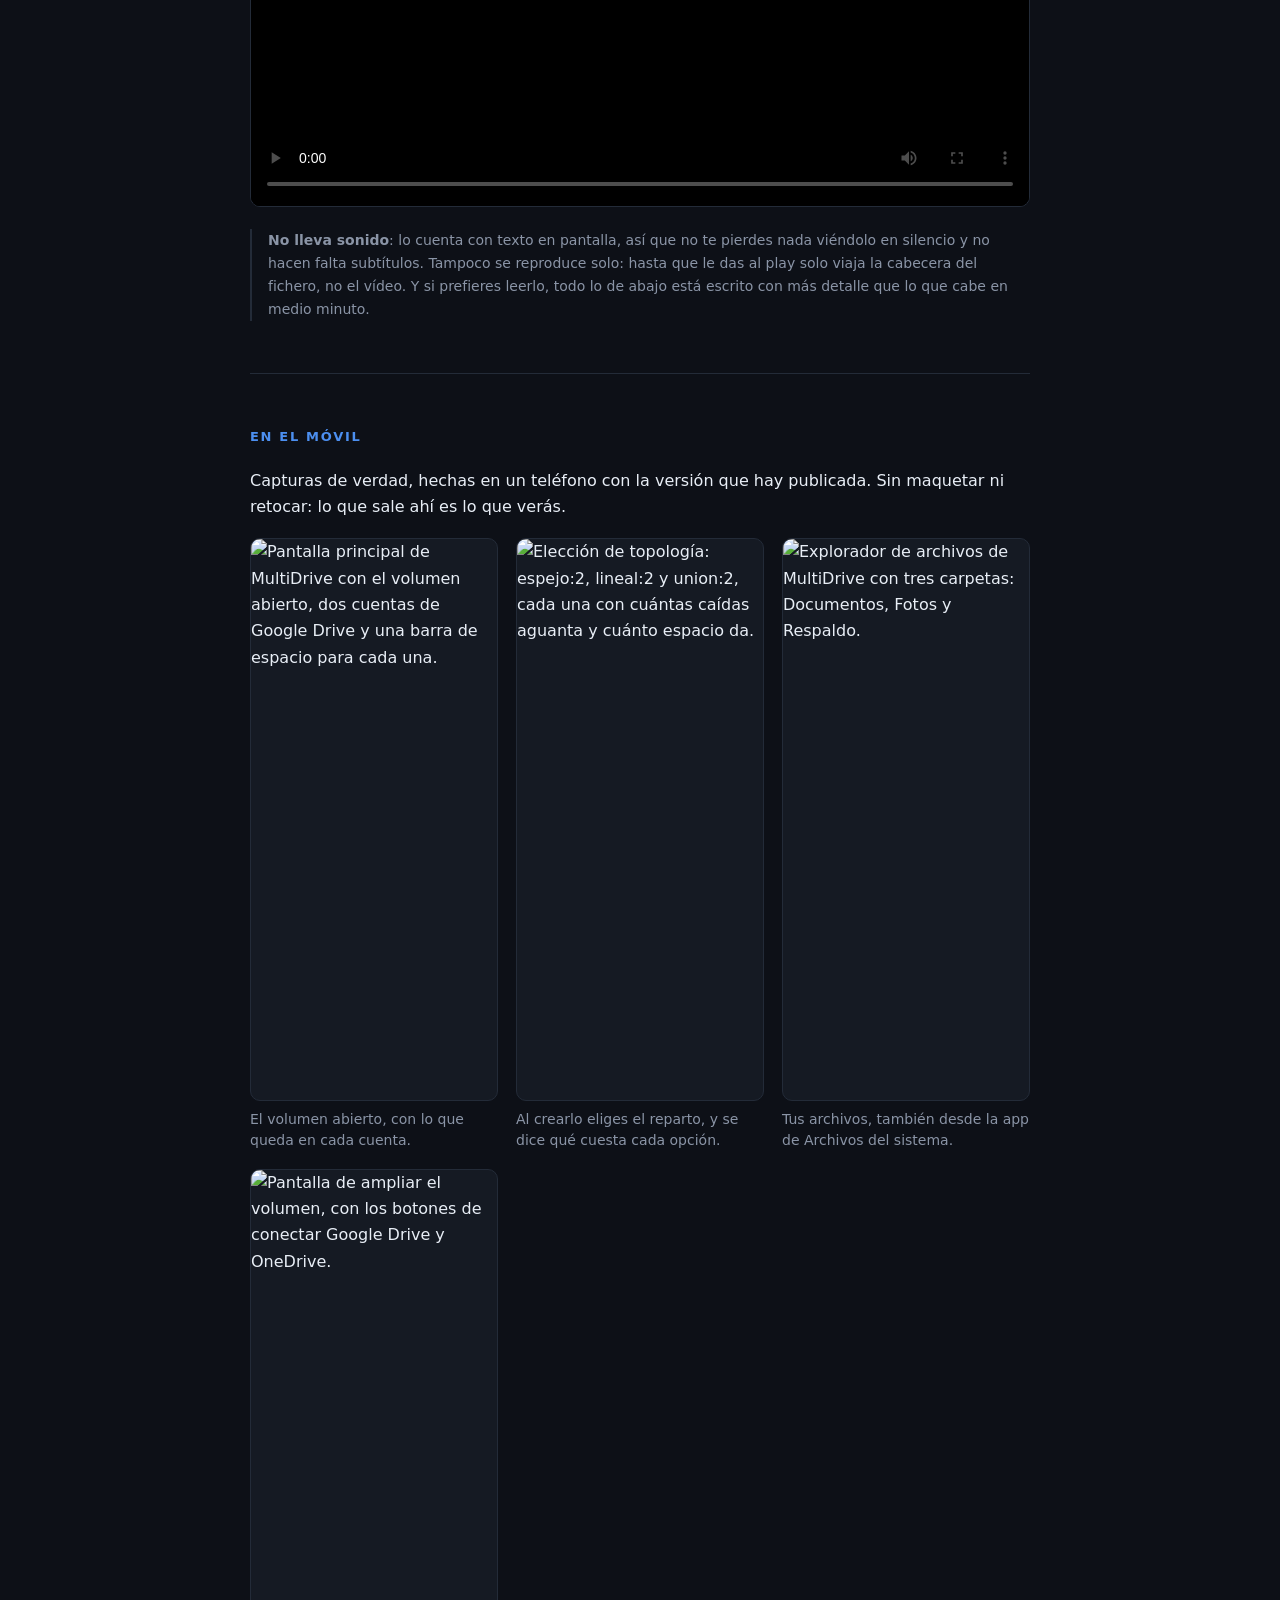
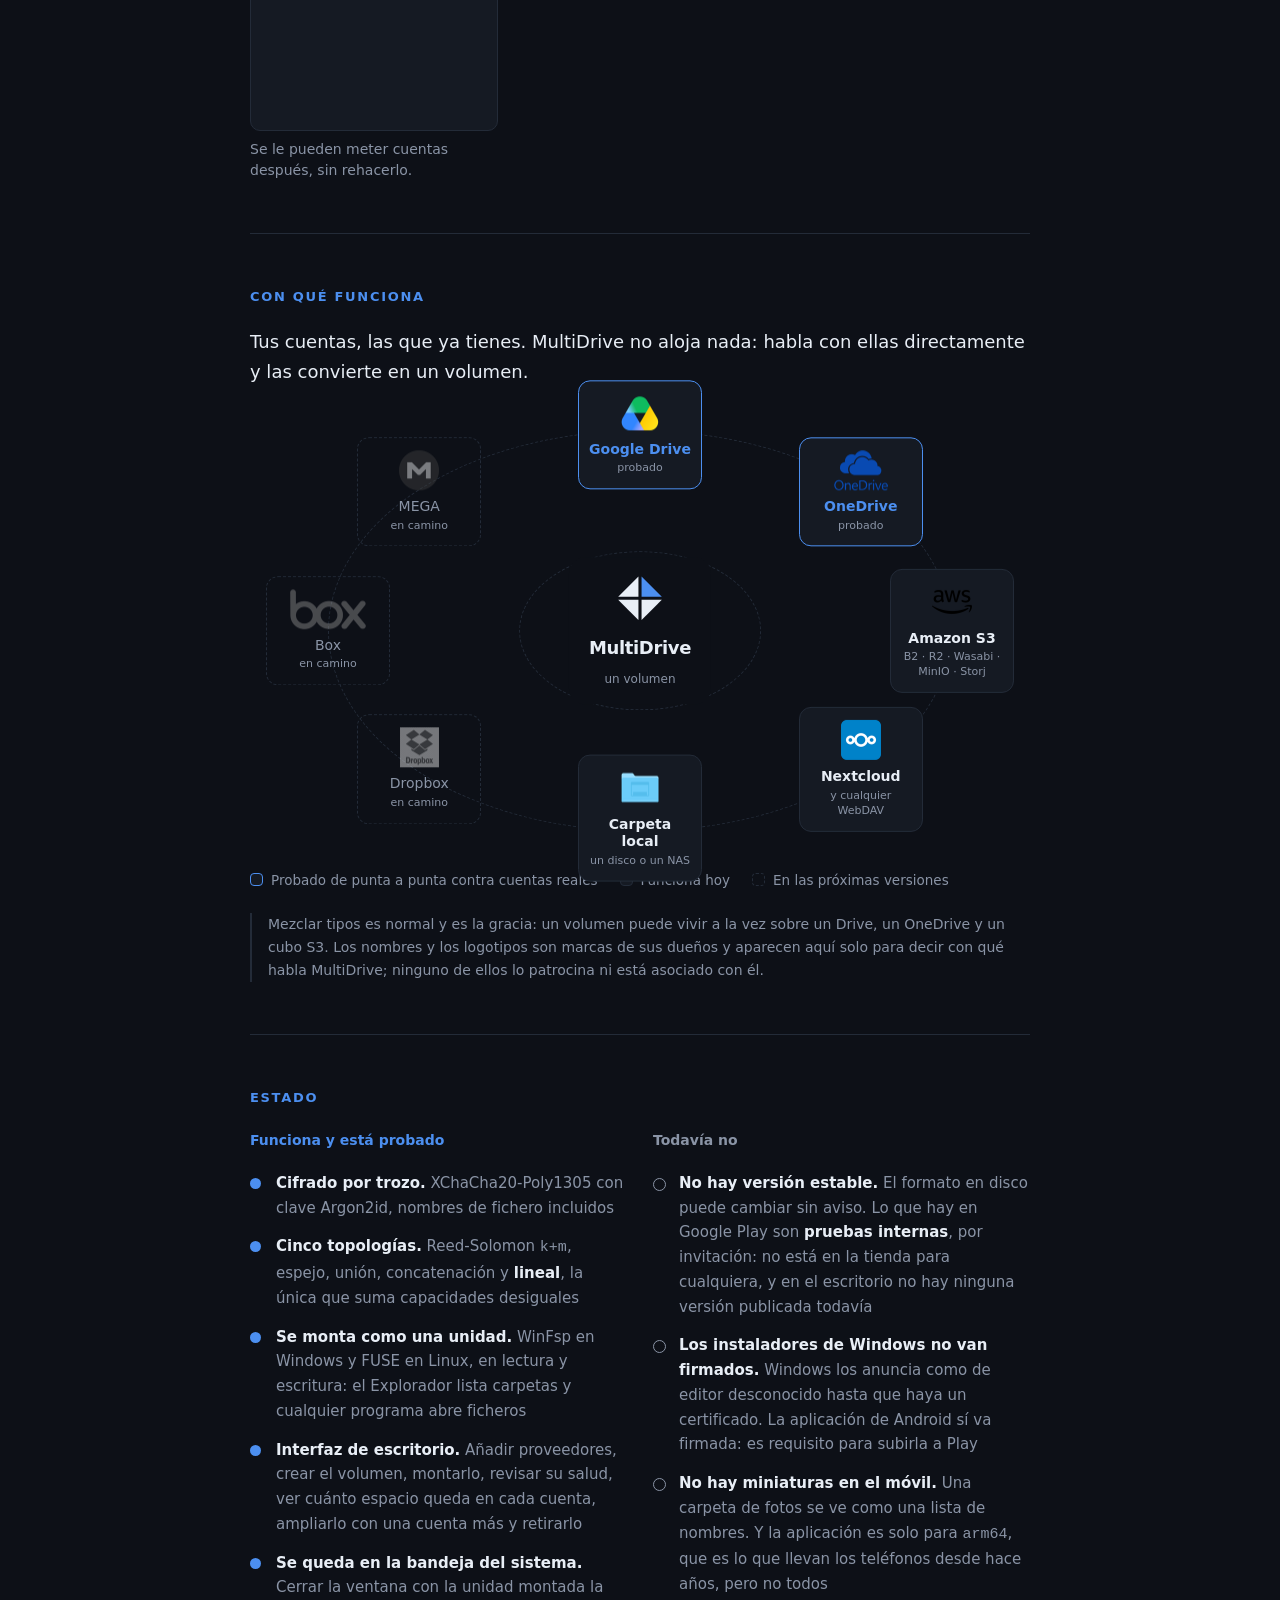
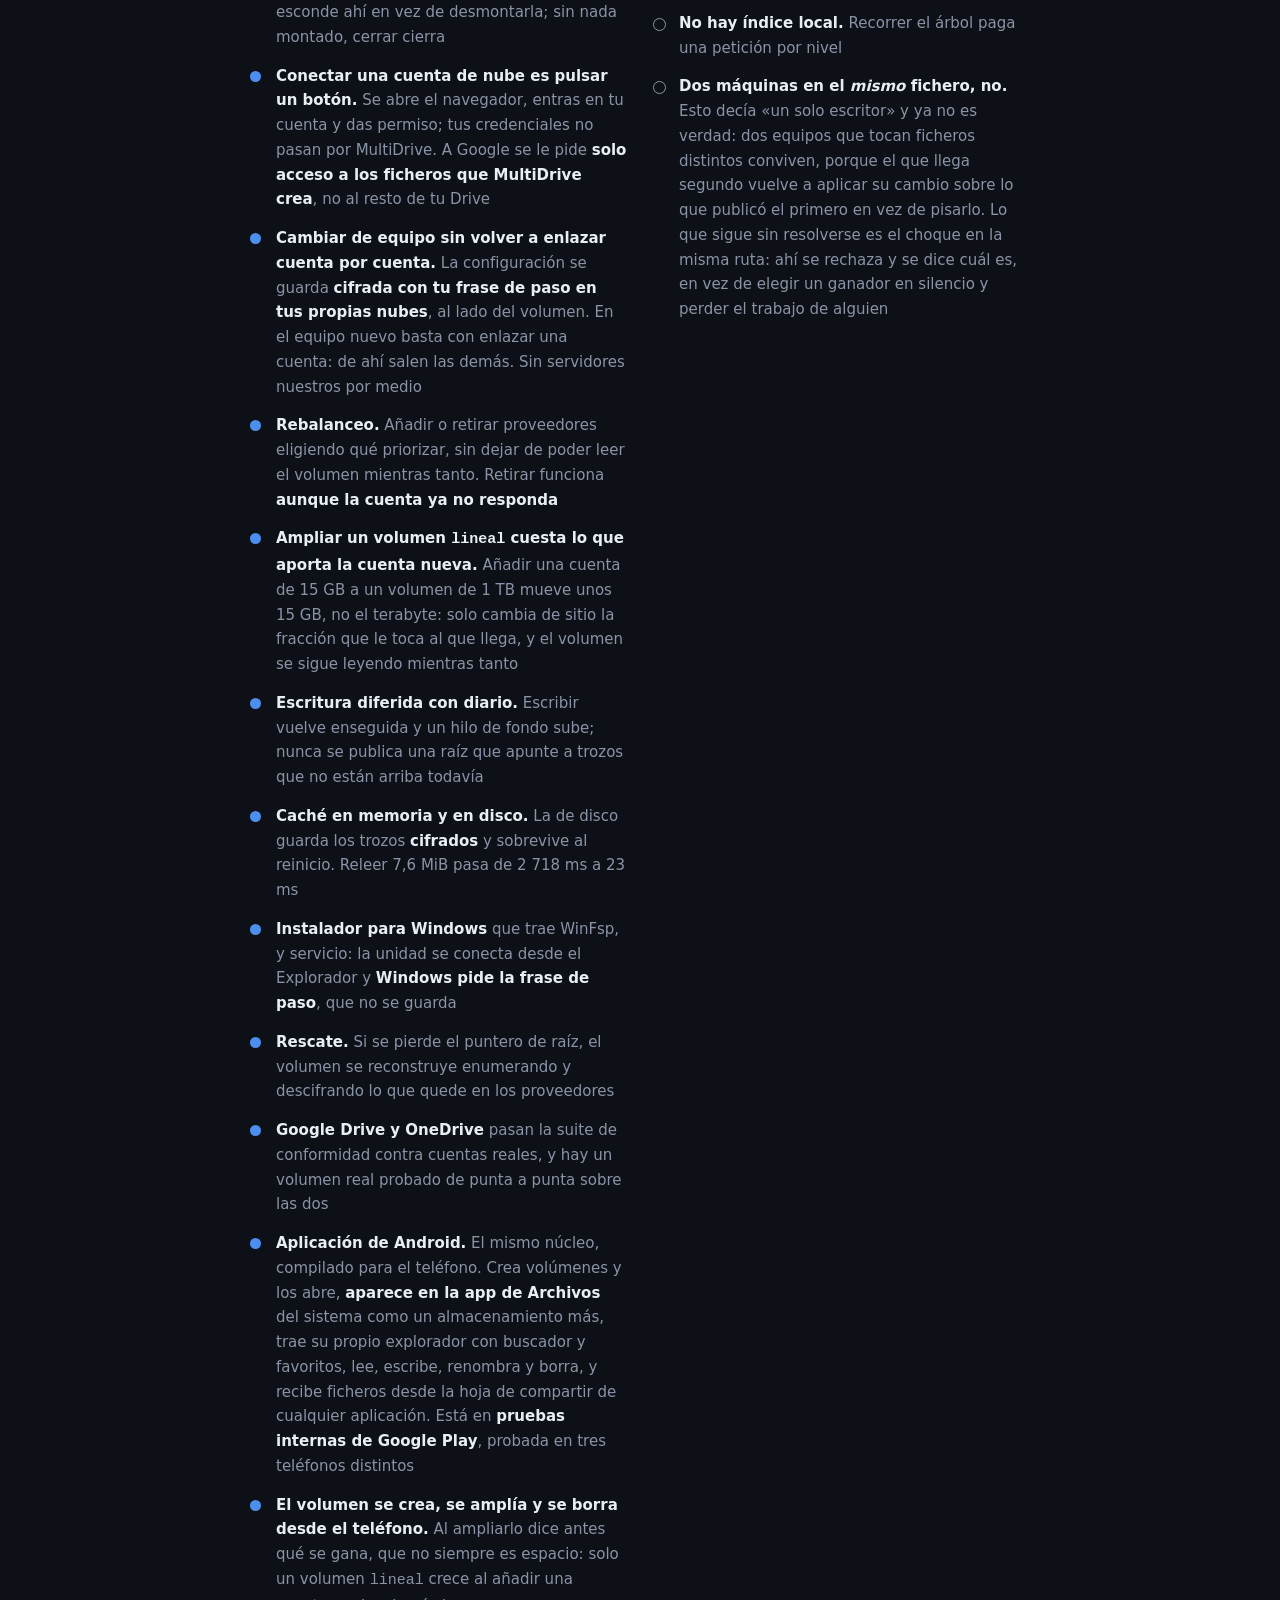
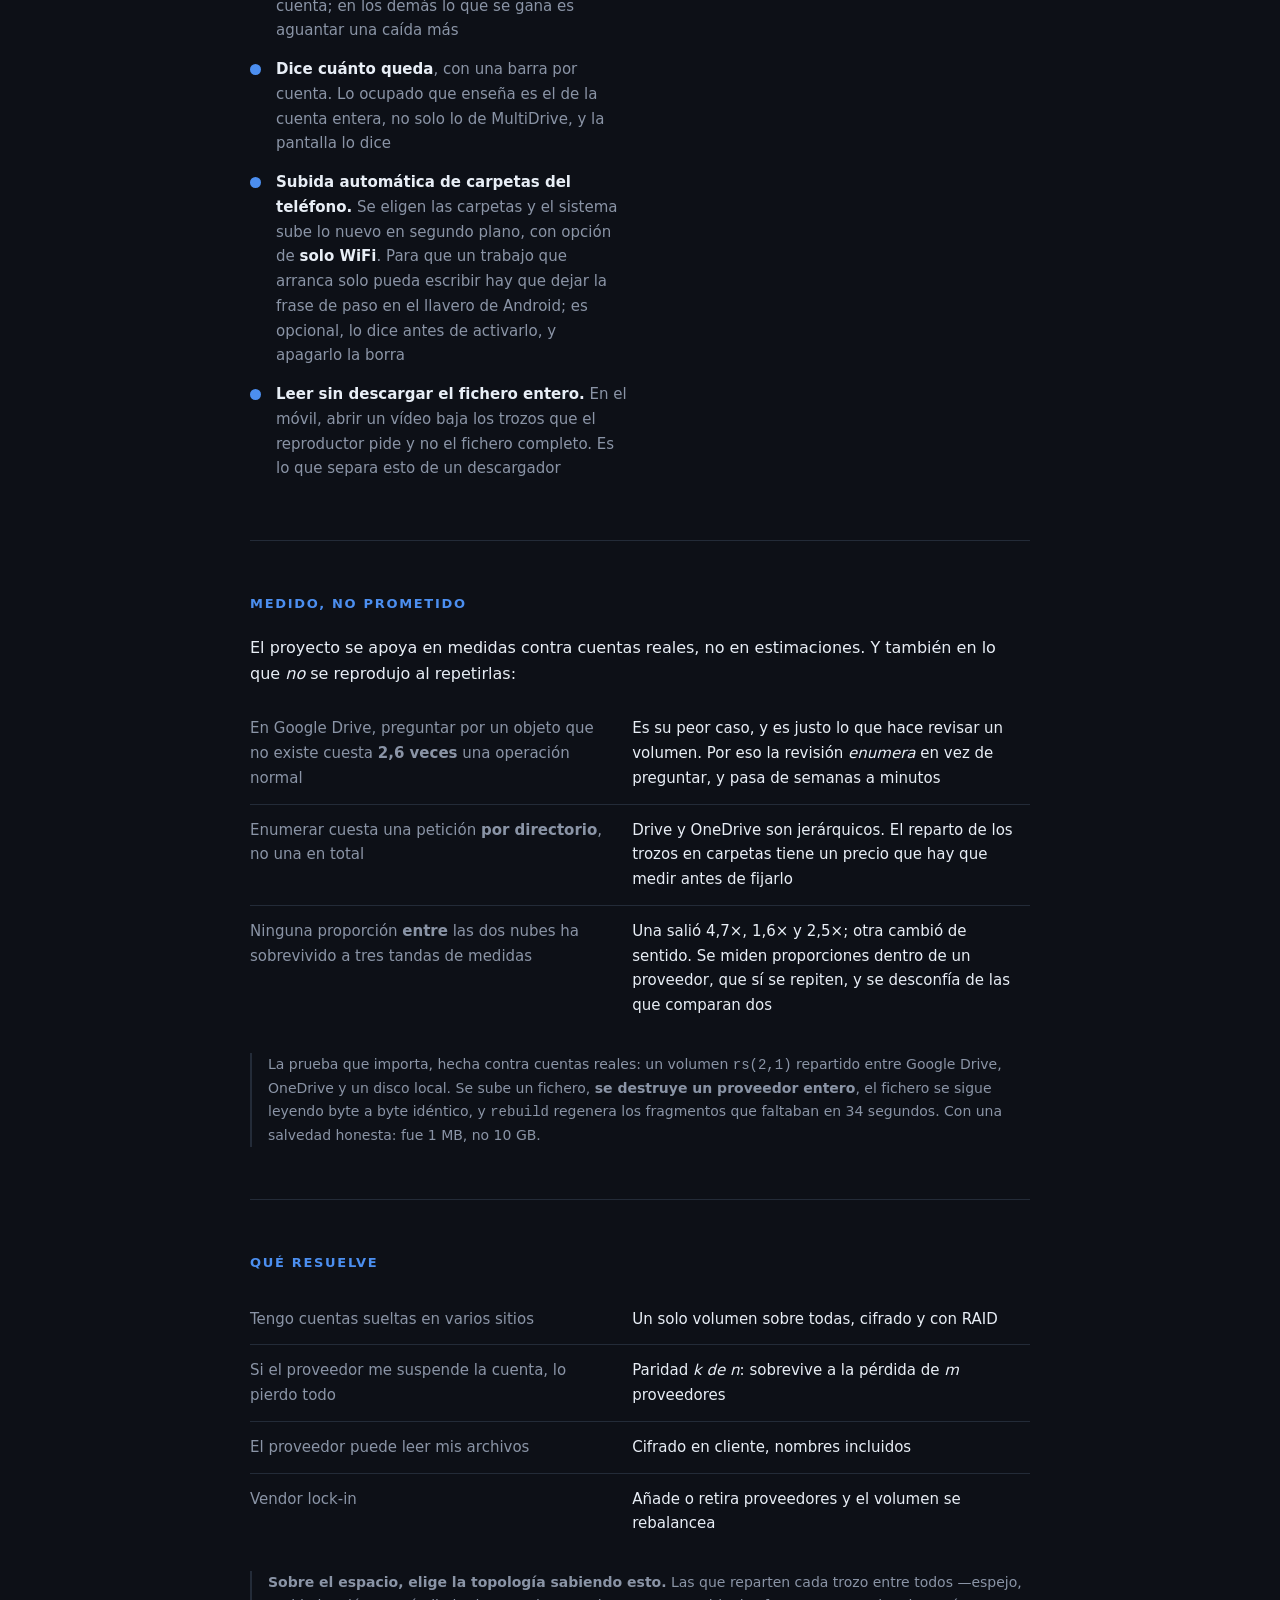
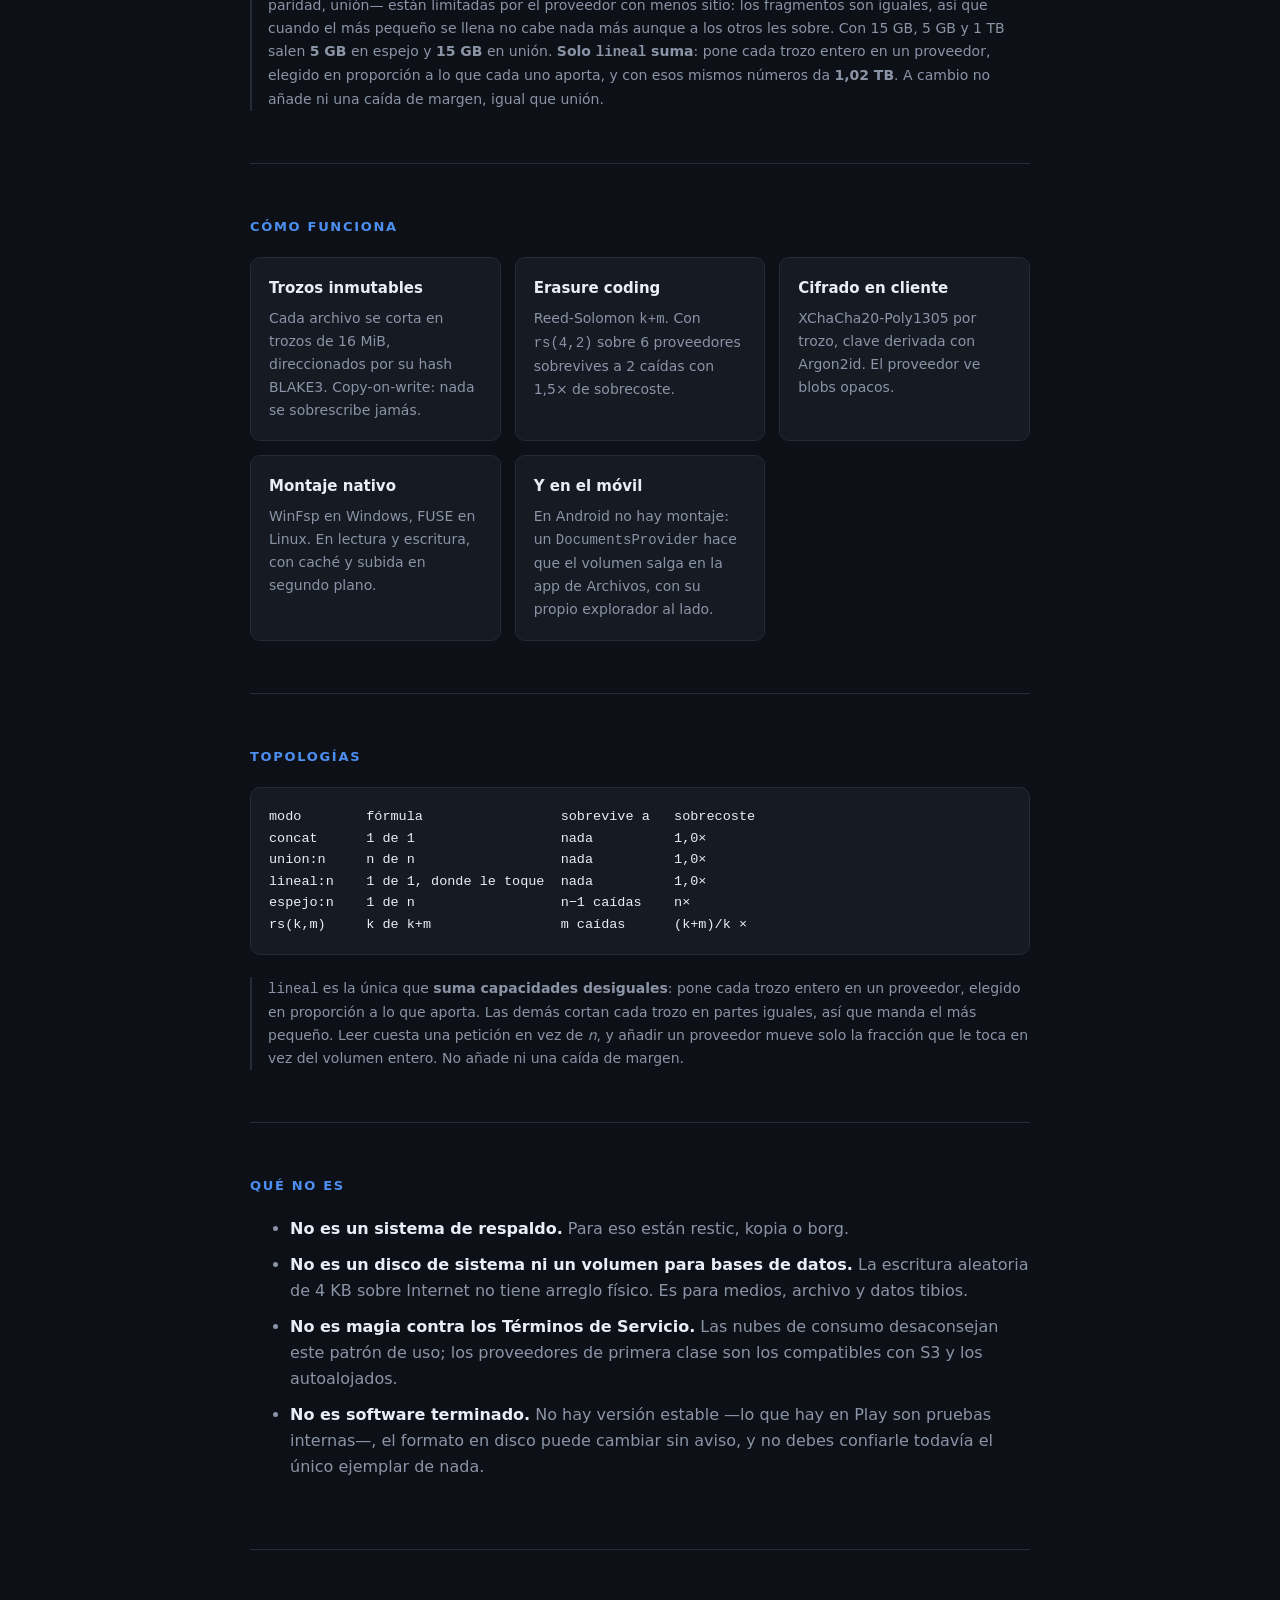
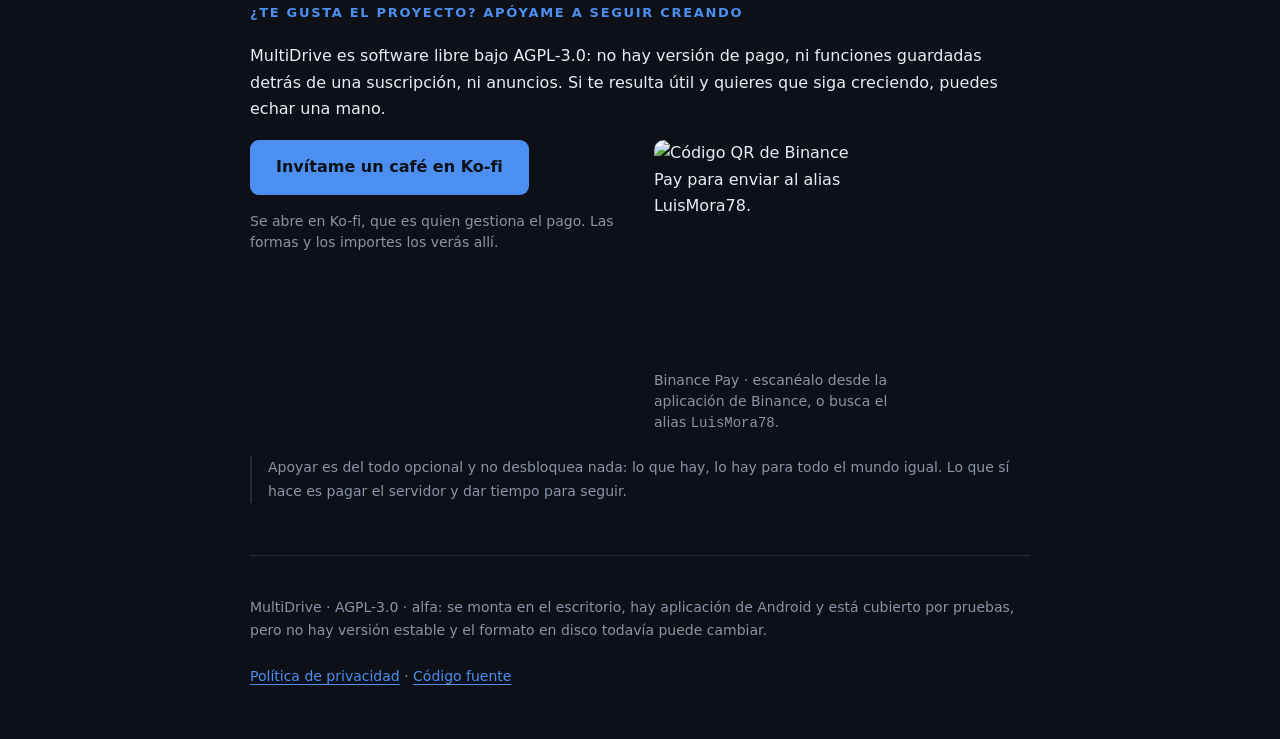
==== commit 98e42f13: "Una seccion para apoyar el proyecto, en el repositorio y en la web Dos vias: Ko-fi y Binance Pay. En" ====
--- a/site/index.html
+++ b/site/index.html
@@ -100,6 +100,14 @@
    que lo rellenen. Quien navega con lector de pantalla no se lo encuentra por el
    `aria-hidden` del contenedor. */
 .trampa{position:absolute;left:-9999px;width:1px;height:1px;overflow:hidden}
+
+/* Las dos vias de apoyo, lado a lado mientras quepan. El QR no crece: un codigo gigante no se
+   lee mejor, y al lado de un boton descuadra la seccion entera. */
+.apoyo{display:flex;flex-wrap:wrap;gap:28px;align-items:flex-start;margin:18px 0 14px}
+.apoyo-via{flex:1 1 15rem;margin:0}
+.apoyo-via img{display:block;width:100%;max-width:220px;height:auto;border-radius:10px}
+.apoyo-via figcaption{color:var(--muted);font-size:14px;line-height:1.5;margin-top:10px;
+  max-width:260px}
 footer{padding:40px 0 64px;color:var(--muted);font-size:14px}
 
 /* El corro de proveedores. En pantalla ancha van en circulo alrededor del logotipo; por
@@ -475,6 +483,29 @@
   </ul>
 </section>
 
+<section id="apoyo">
+  <h2>¿Te gusta el proyecto? Apóyame a seguir creando</h2>
+  <p>MultiDrive es software libre bajo AGPL-3.0: no hay versión de pago, ni funciones
+  guardadas detrás de una suscripción, ni anuncios. Si te resulta útil y quieres que siga
+  creciendo, puedes echar una mano.</p>
+  <div class="apoyo">
+    <div class="apoyo-via">
+      <p><a class="boton" rel="noopener" href="https://ko-fi.com/luismora4all">Invítame un café
+      en Ko-fi</a></p>
+      <p class="letra-pequena">Se abre en Ko-fi, que es quien gestiona el pago. Las formas y
+      los importes los verás allí.</p>
+    </div>
+    <figure class="apoyo-via">
+      <img src="/apoyo/binance-pay.png" width="660" height="660" loading="lazy"
+           alt="Código QR de Binance Pay para enviar al alias LuisMora78.">
+      <figcaption>Binance Pay · escanéalo desde la aplicación de Binance, o busca el alias
+      <code>LuisMora78</code>.</figcaption>
+    </figure>
+  </div>
+  <p class="nota">Apoyar es del todo opcional y no desbloquea nada: lo que hay, lo hay para
+  todo el mundo igual. Lo que sí hace es pagar el servidor y dar tiempo para seguir.</p>
+</section>
+
 <footer>
   <div class="wrap" style="padding:0">
     MultiDrive · AGPL-3.0 · alfa: se monta en el escritorio, hay aplicación de Android y
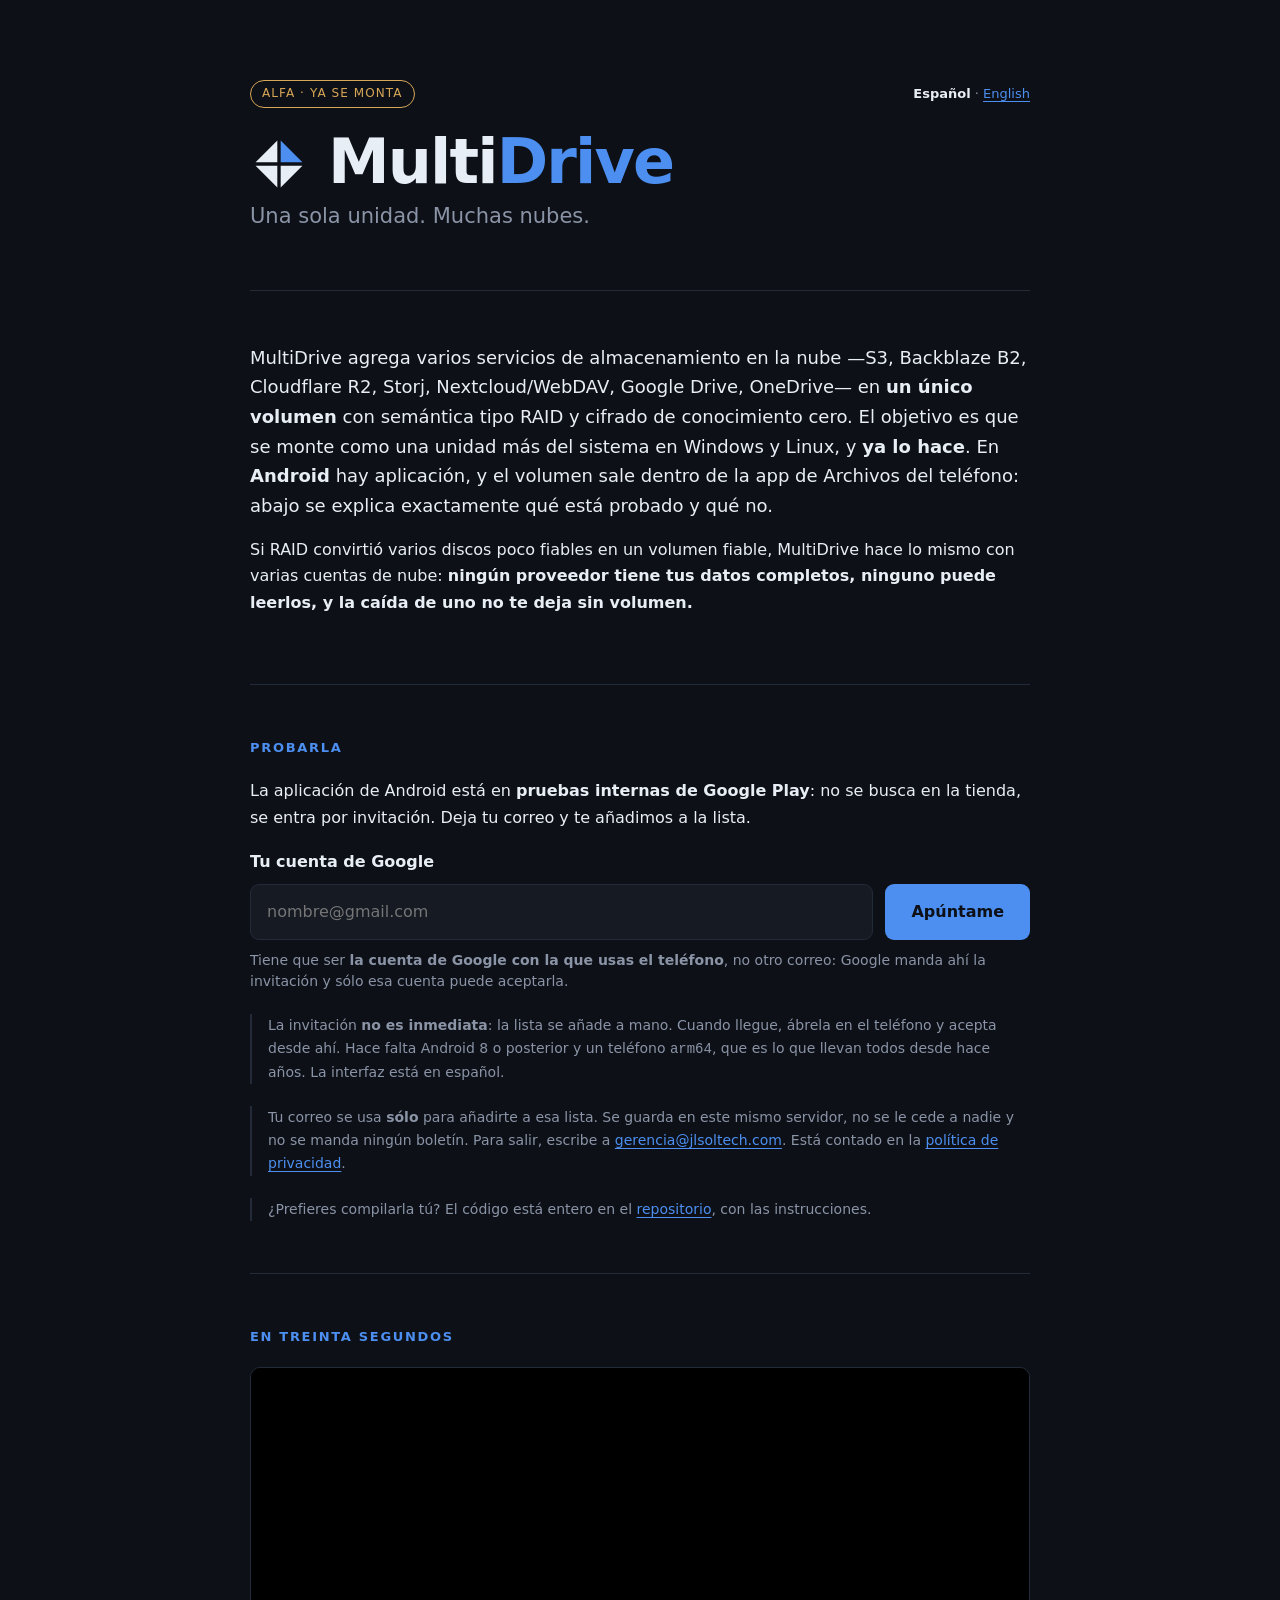
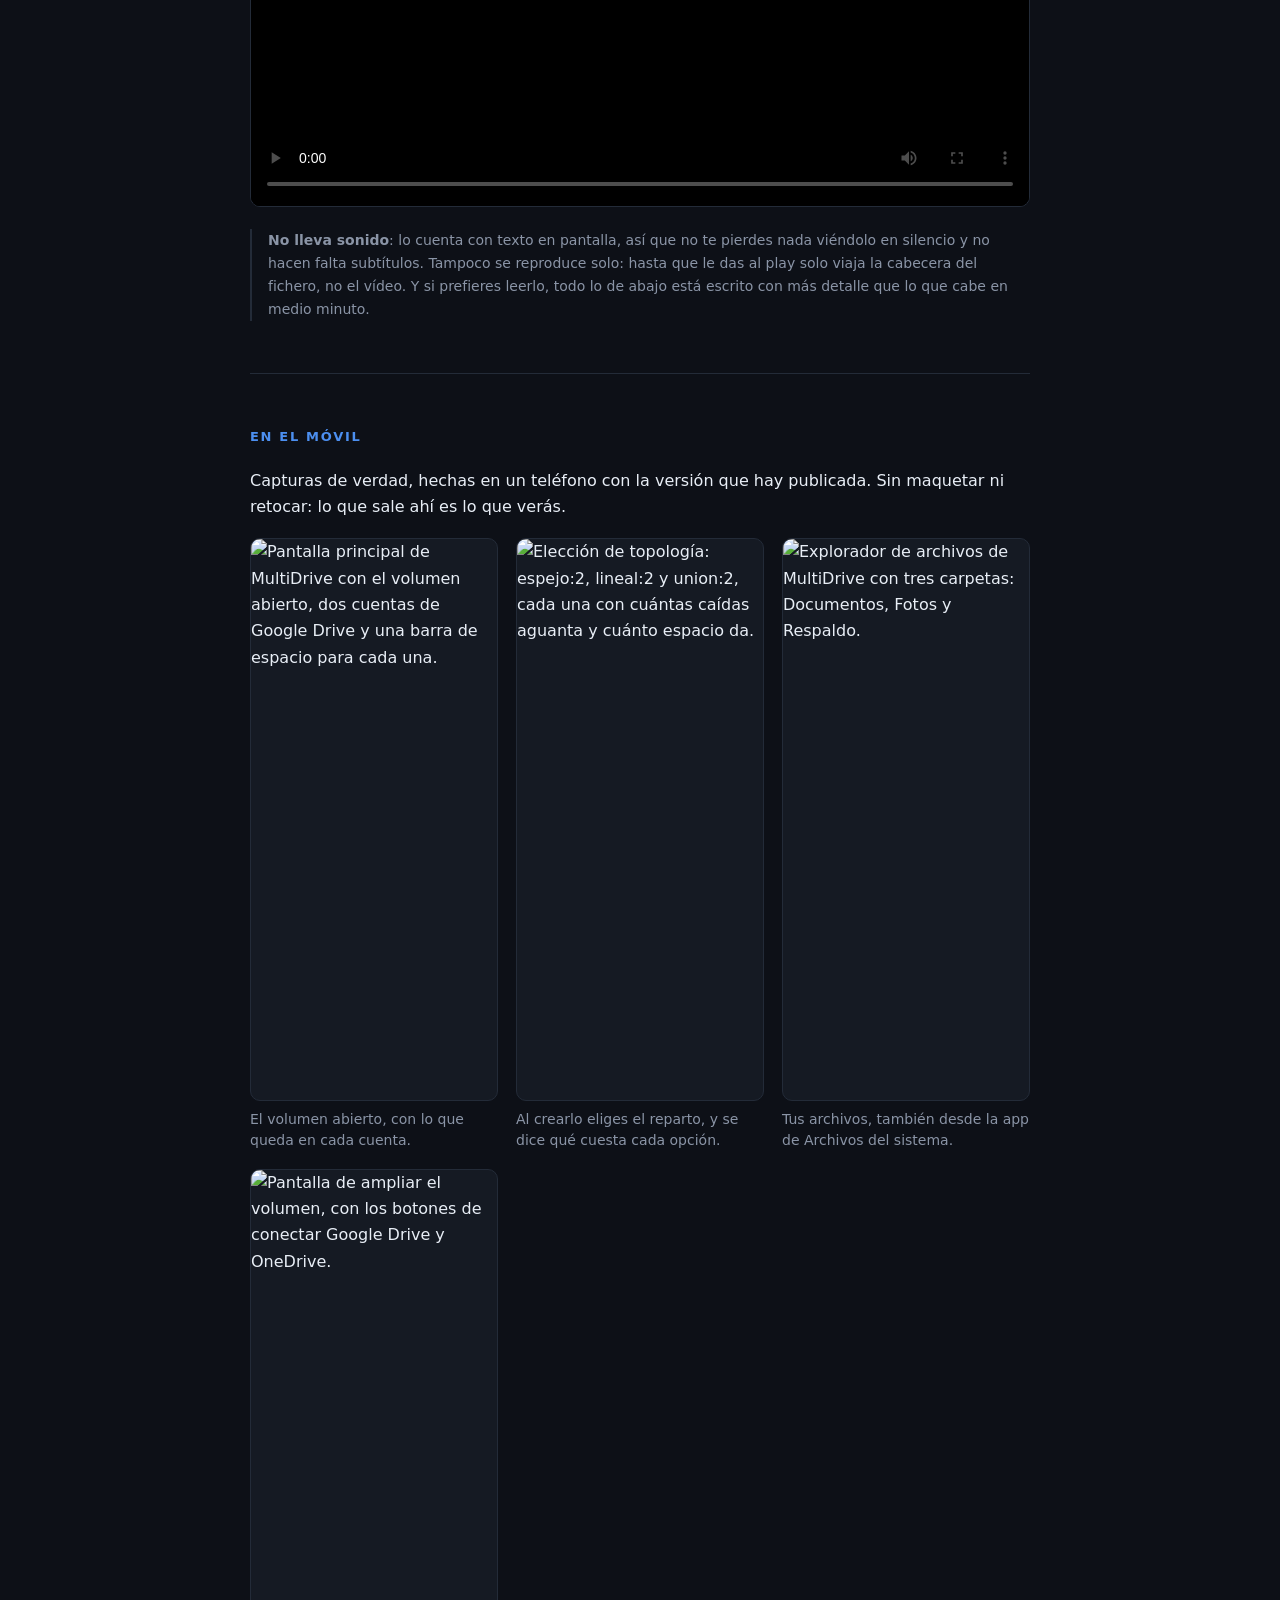
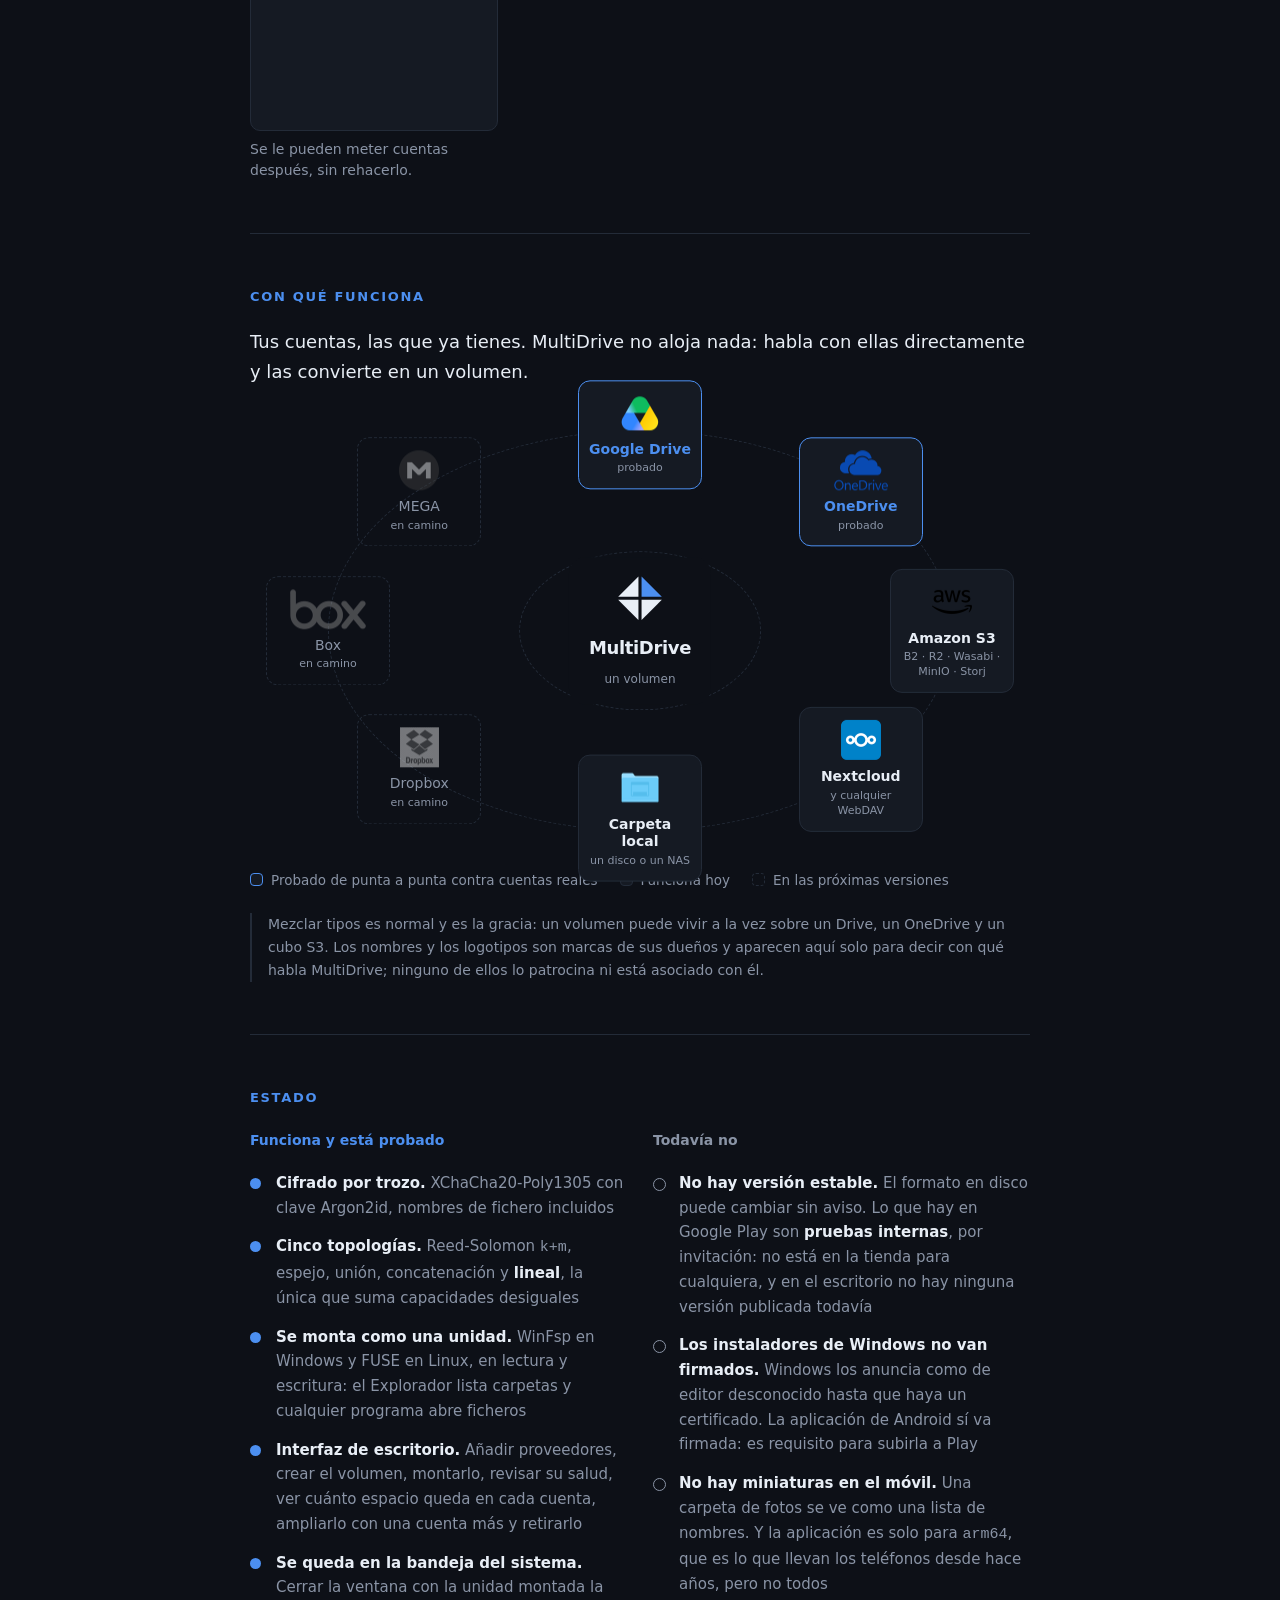
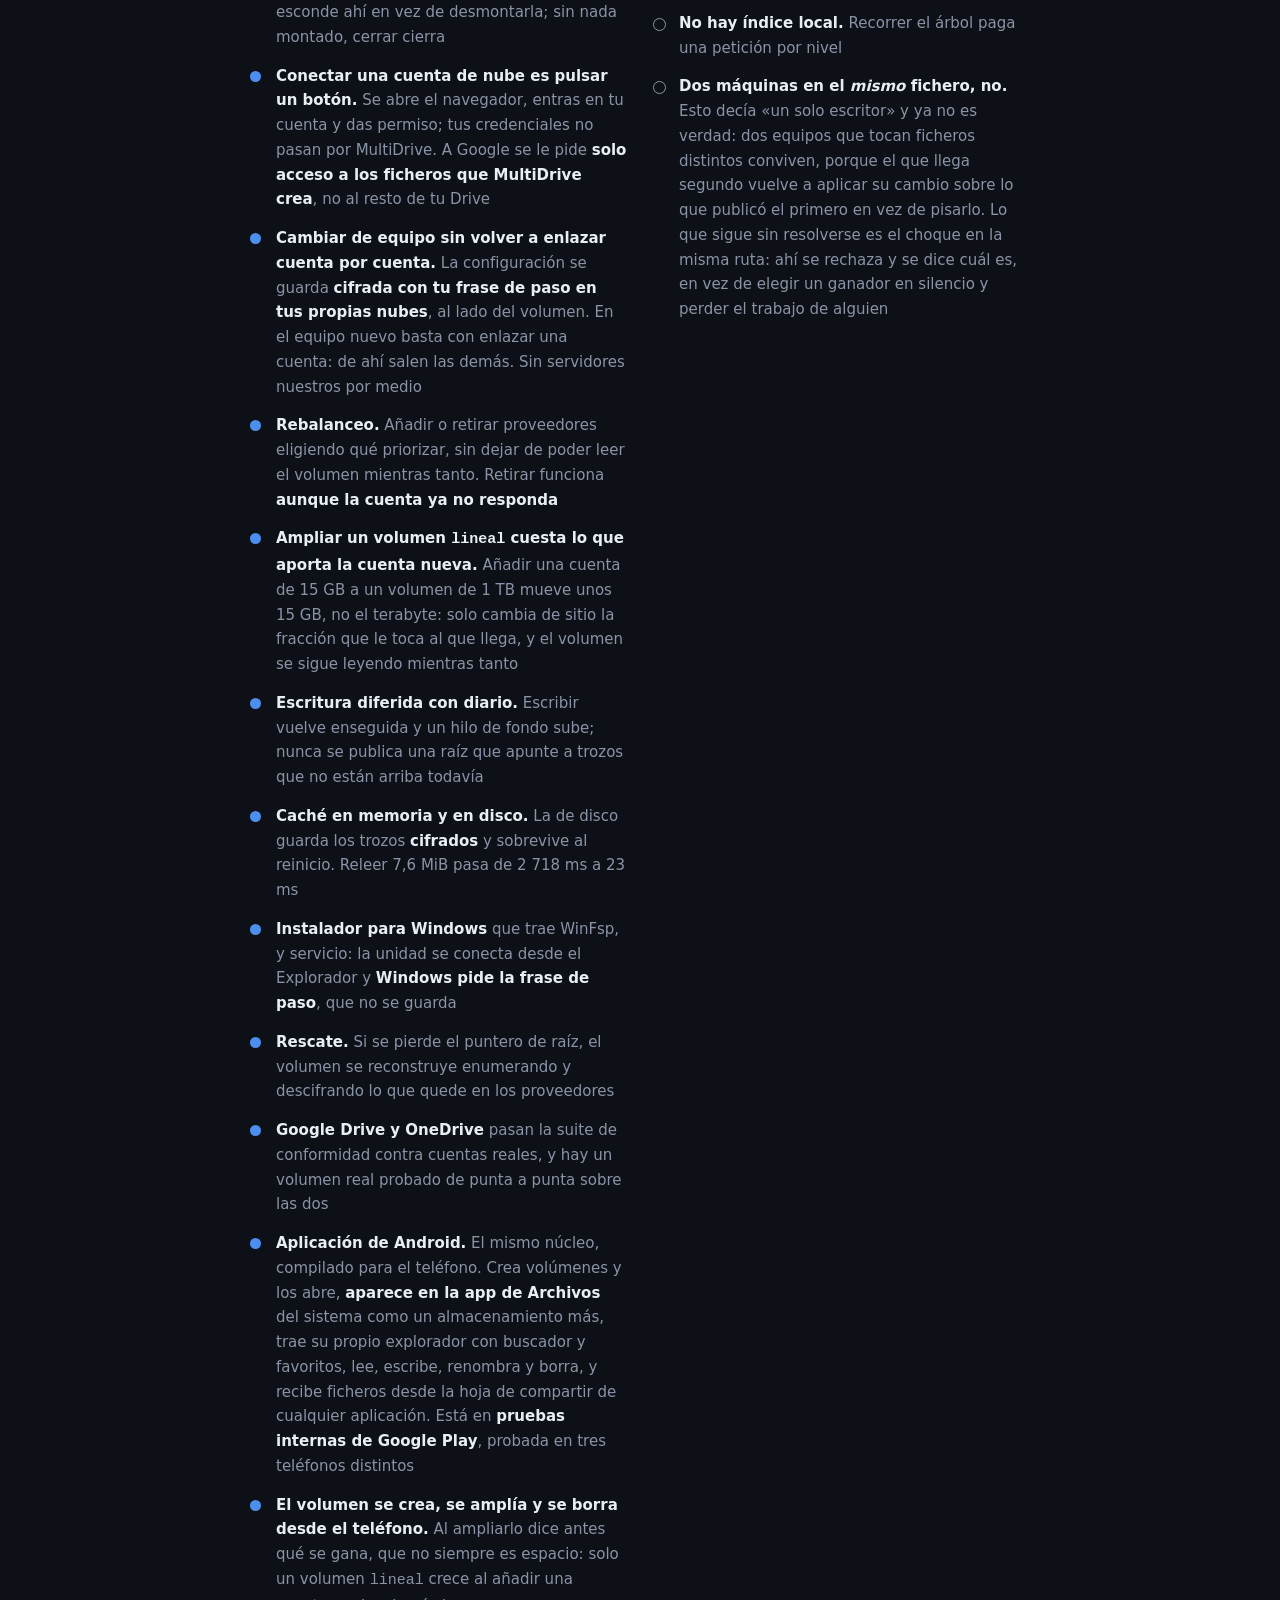
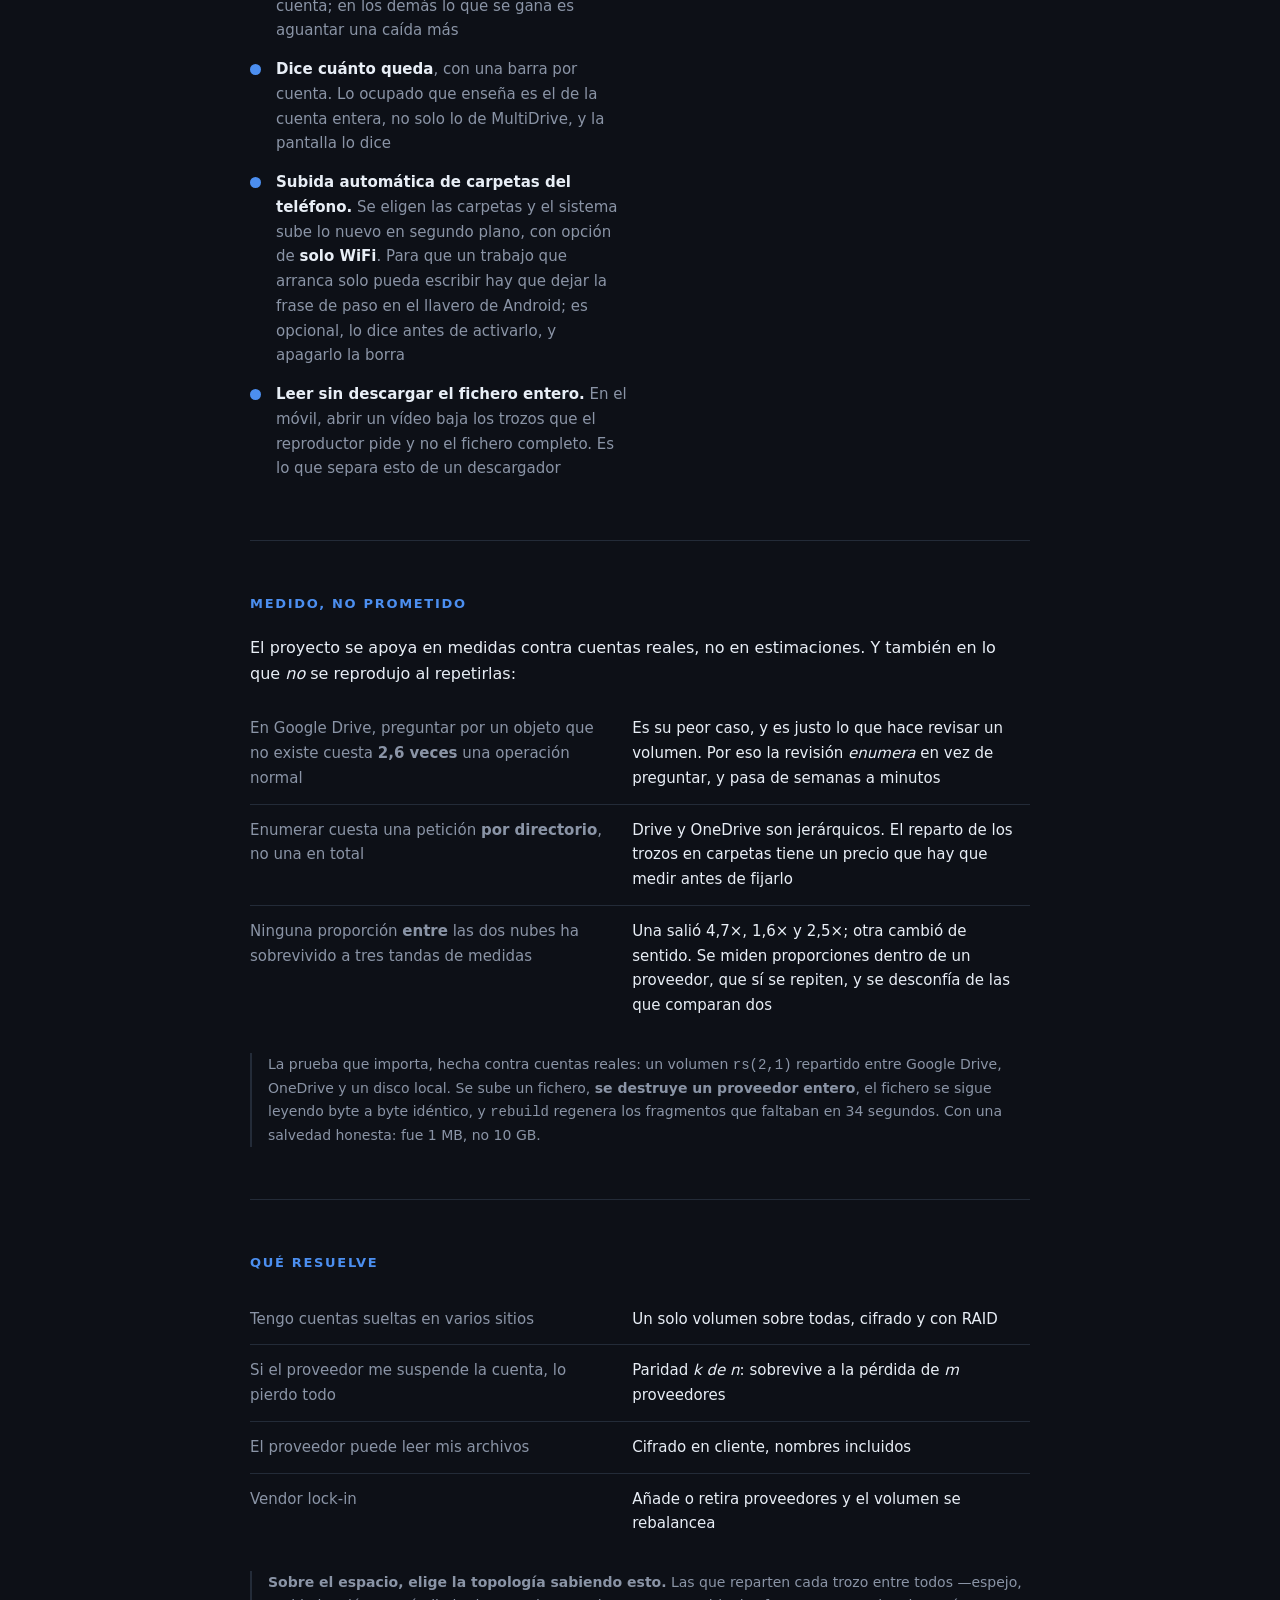
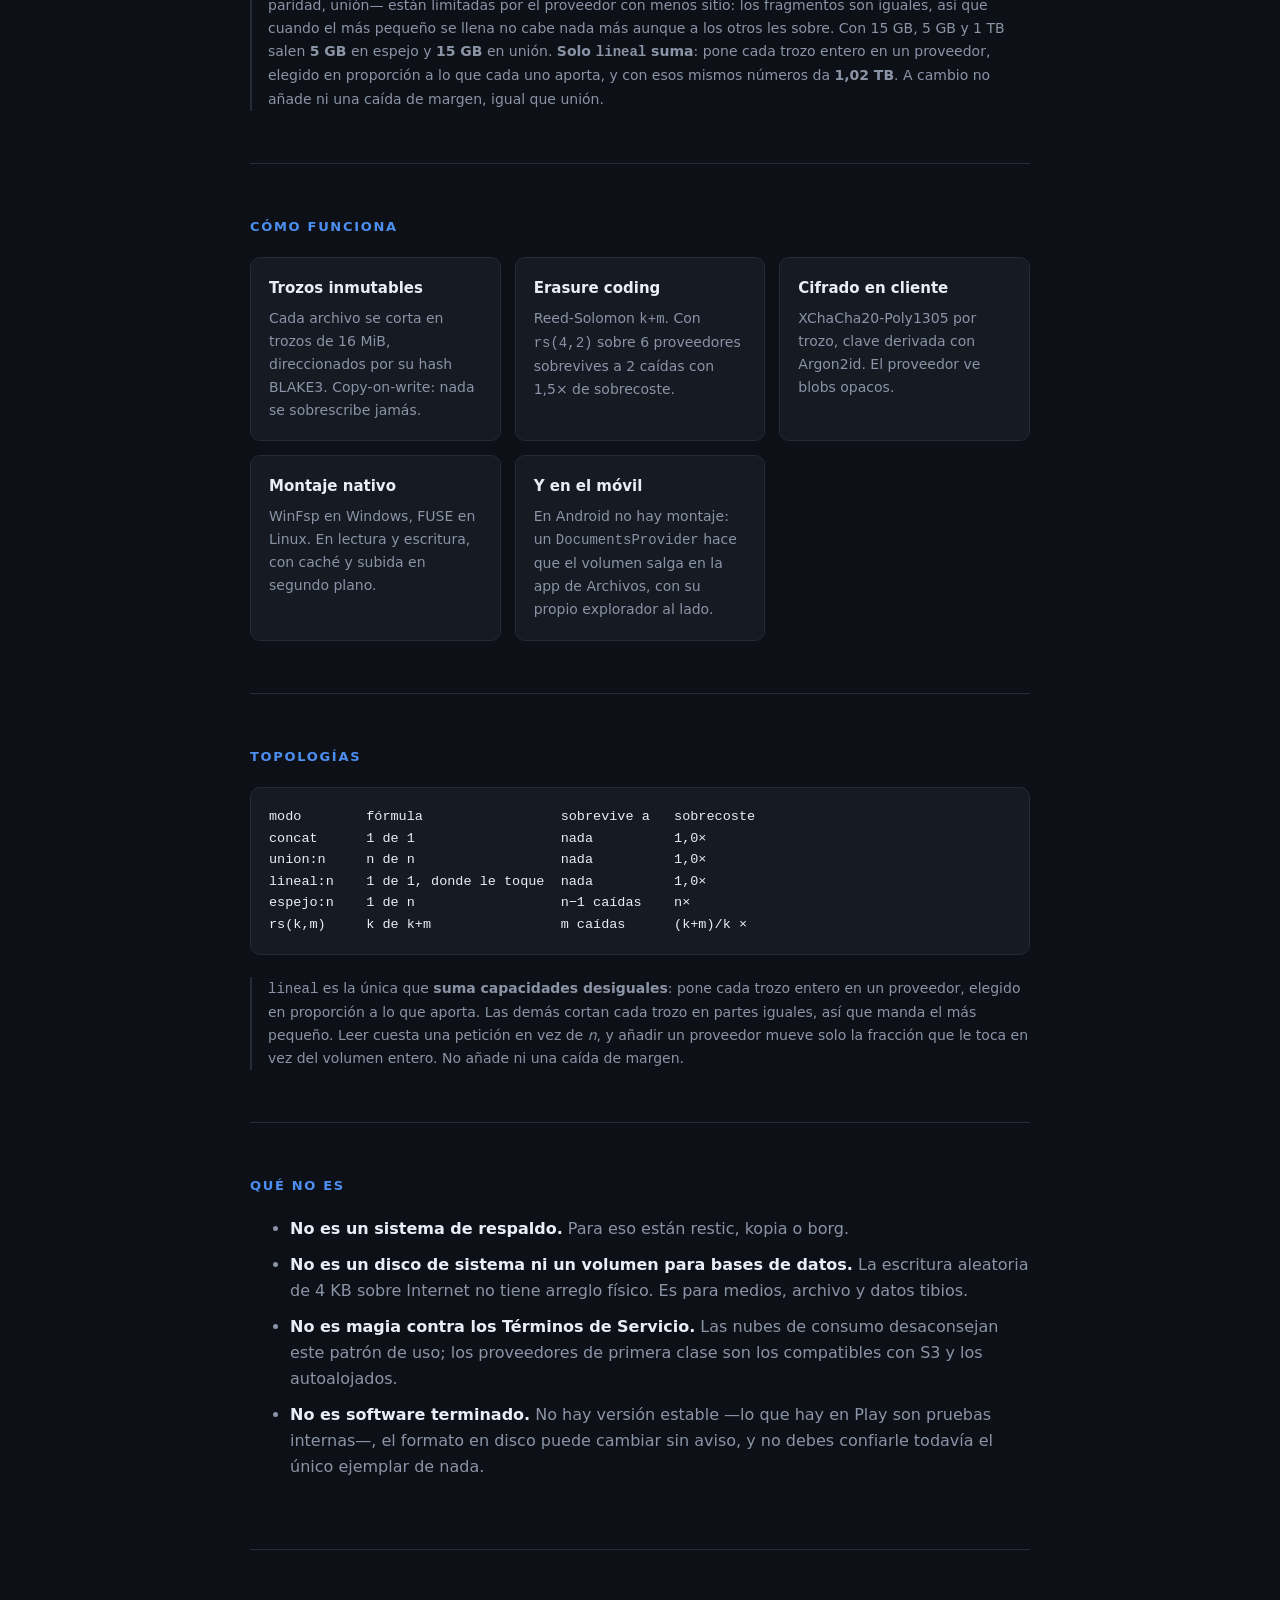
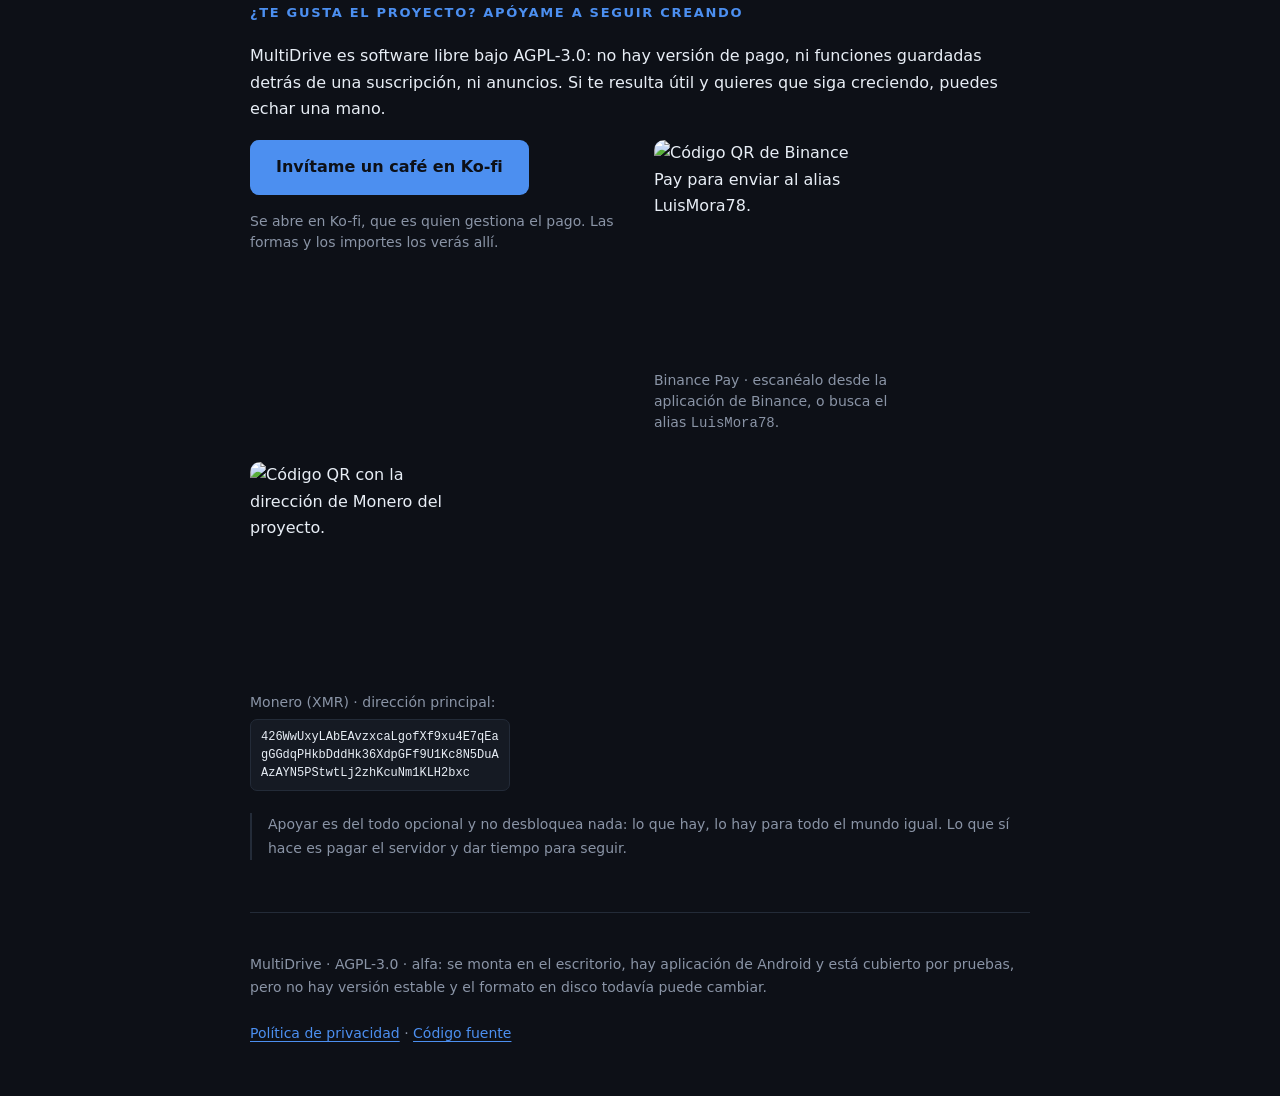
==== commit 29e894b9: "Monero como tercera via de apoyo, con la direccion verificada 426WwU...H2bxc, en las dos portadas y " ====
--- a/site/index.html
+++ b/site/index.html
@@ -108,6 +108,12 @@
 .apoyo-via img{display:block;width:100%;max-width:220px;height:auto;border-radius:10px}
 .apoyo-via figcaption{color:var(--muted);font-size:14px;line-height:1.5;margin-top:10px;
   max-width:260px}
+
+/* Una direccion de Monero son 95 caracteres sin un solo espacio donde partir. Sin esto
+   desborda el movil y se lleva por delante el ancho de la pagina entera. */
+.direccion{display:block;margin-top:6px;word-break:break-all;font-size:12px;line-height:1.5;
+  color:var(--fg);background:var(--panel);border:1px solid var(--line);border-radius:7px;
+  padding:8px 10px;user-select:all}
 footer{padding:40px 0 64px;color:var(--muted);font-size:14px}
 
 /* El corro de proveedores. En pantalla ancha van en circulo alrededor del logotipo; por
@@ -501,6 +507,12 @@
       <figcaption>Binance Pay · escanéalo desde la aplicación de Binance, o busca el alias
       <code>LuisMora78</code>.</figcaption>
     </figure>
+    <figure class="apoyo-via">
+      <img src="/apoyo/monero.png" width="596" height="596" loading="lazy"
+           alt="Código QR con la dirección de Monero del proyecto.">
+      <figcaption>Monero (XMR) · dirección principal:
+      <code class="direccion">426WwUxyLAbEAvzxcaLgofXf9xu4E7qEagGGdqPHkbDddHk36XdpGFf9U1Kc8N5DuAAzAYN5PStwtLj2zhKcuNm1KLH2bxc</code></figcaption>
+    </figure>
   </div>
   <p class="nota">Apoyar es del todo opcional y no desbloquea nada: lo que hay, lo hay para
   todo el mundo igual. Lo que sí hace es pagar el servidor y dar tiempo para seguir.</p>
